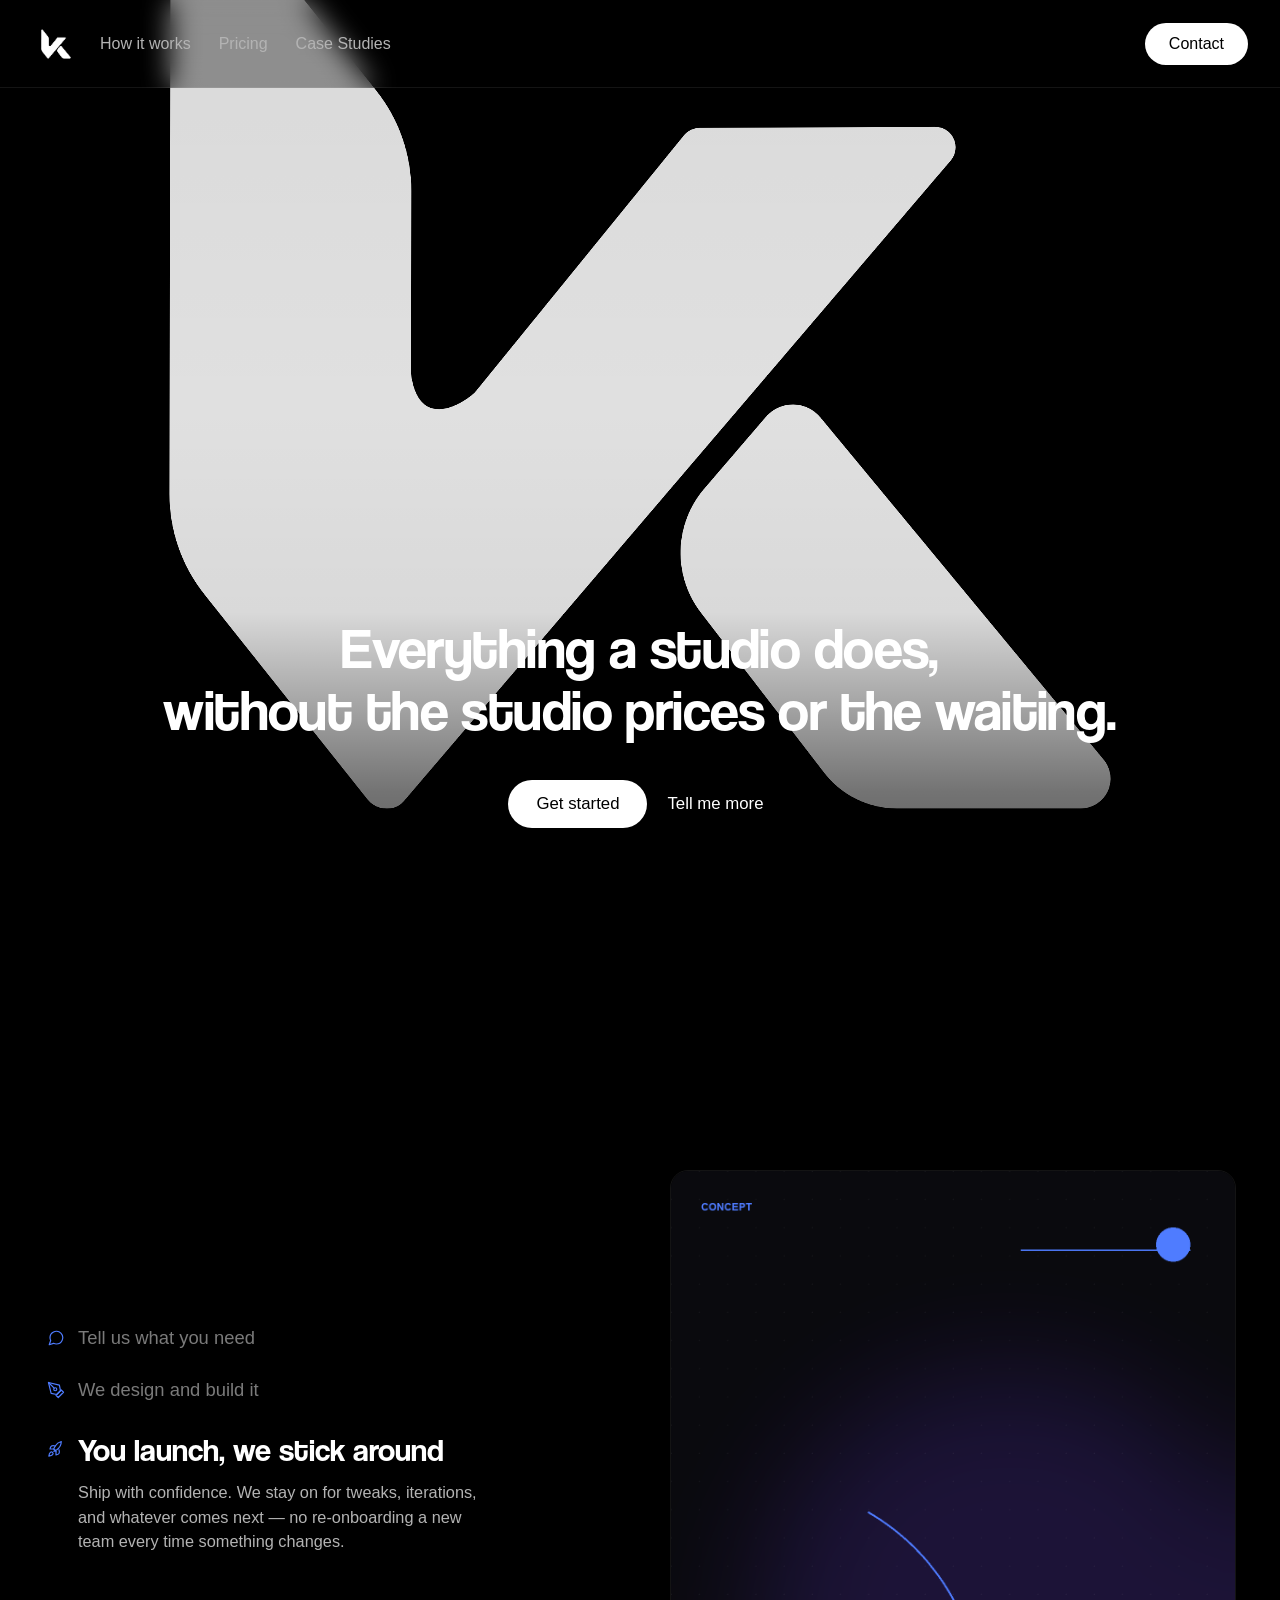
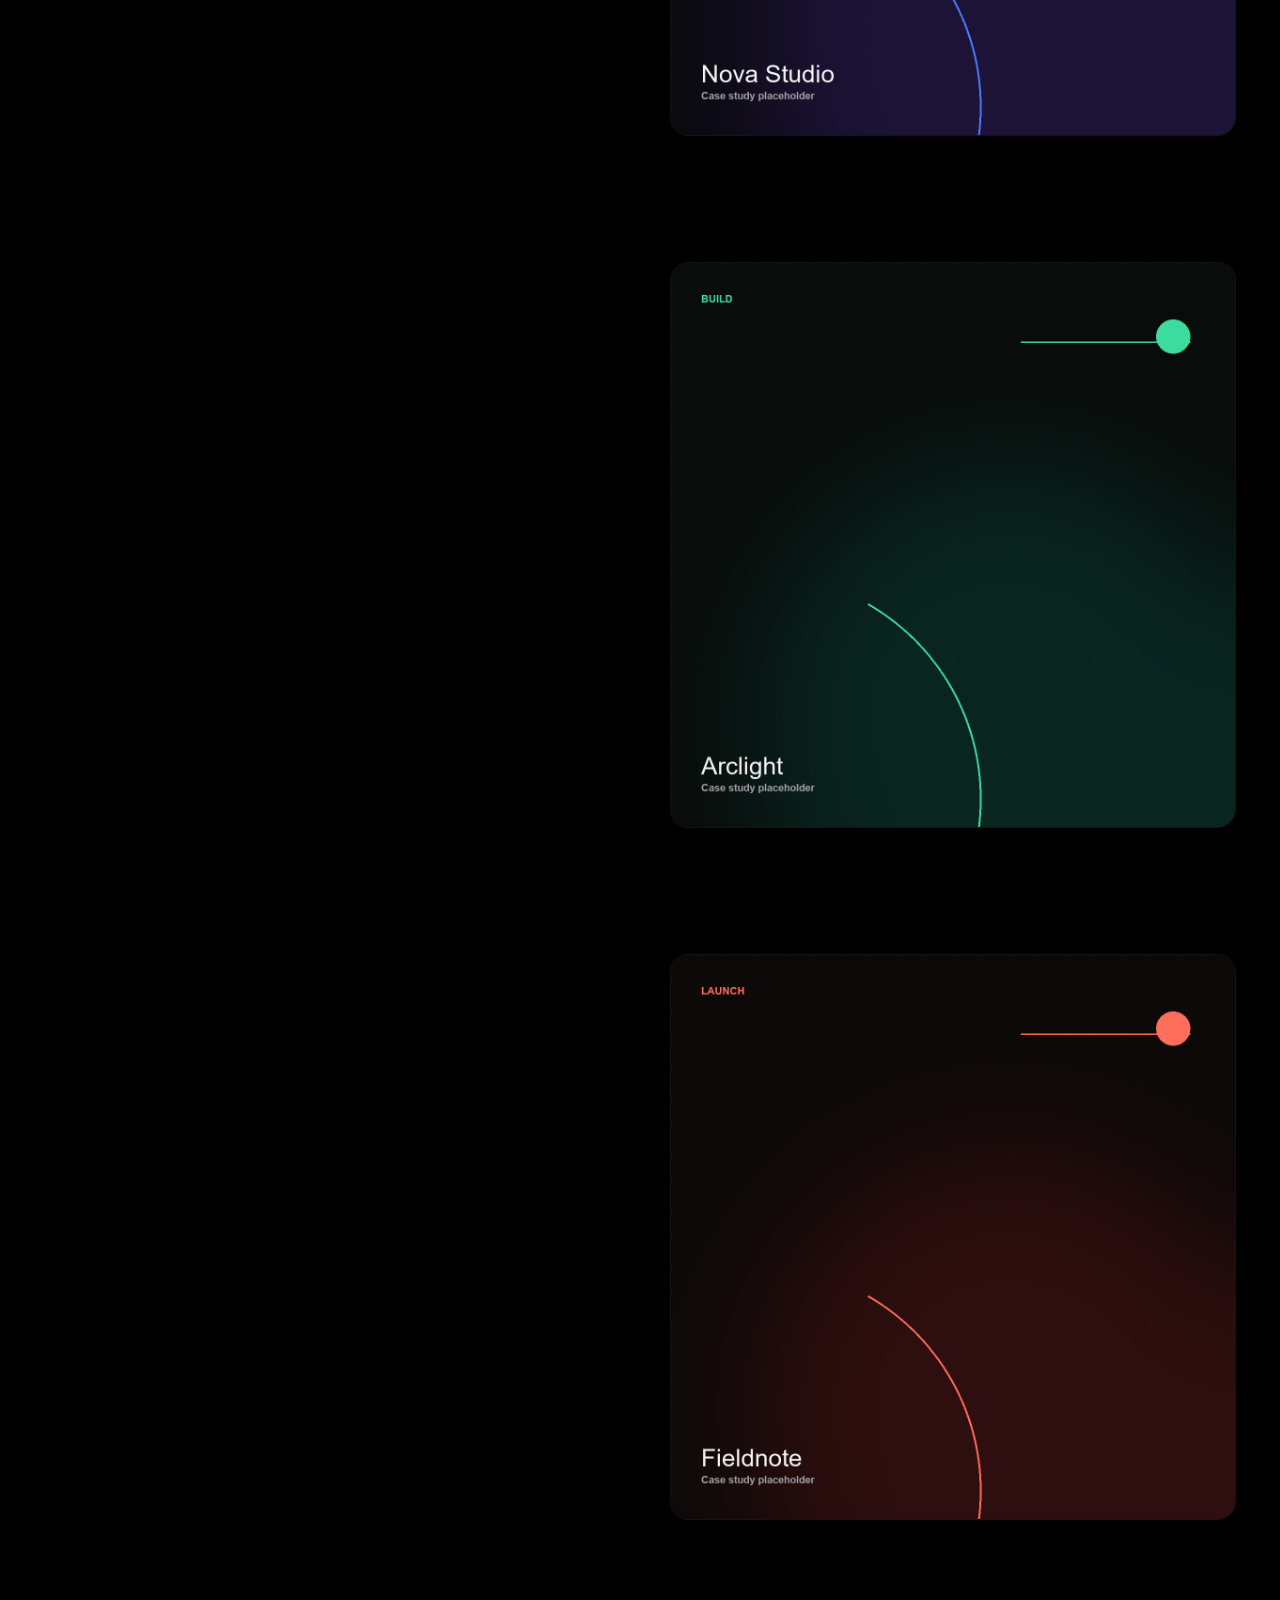
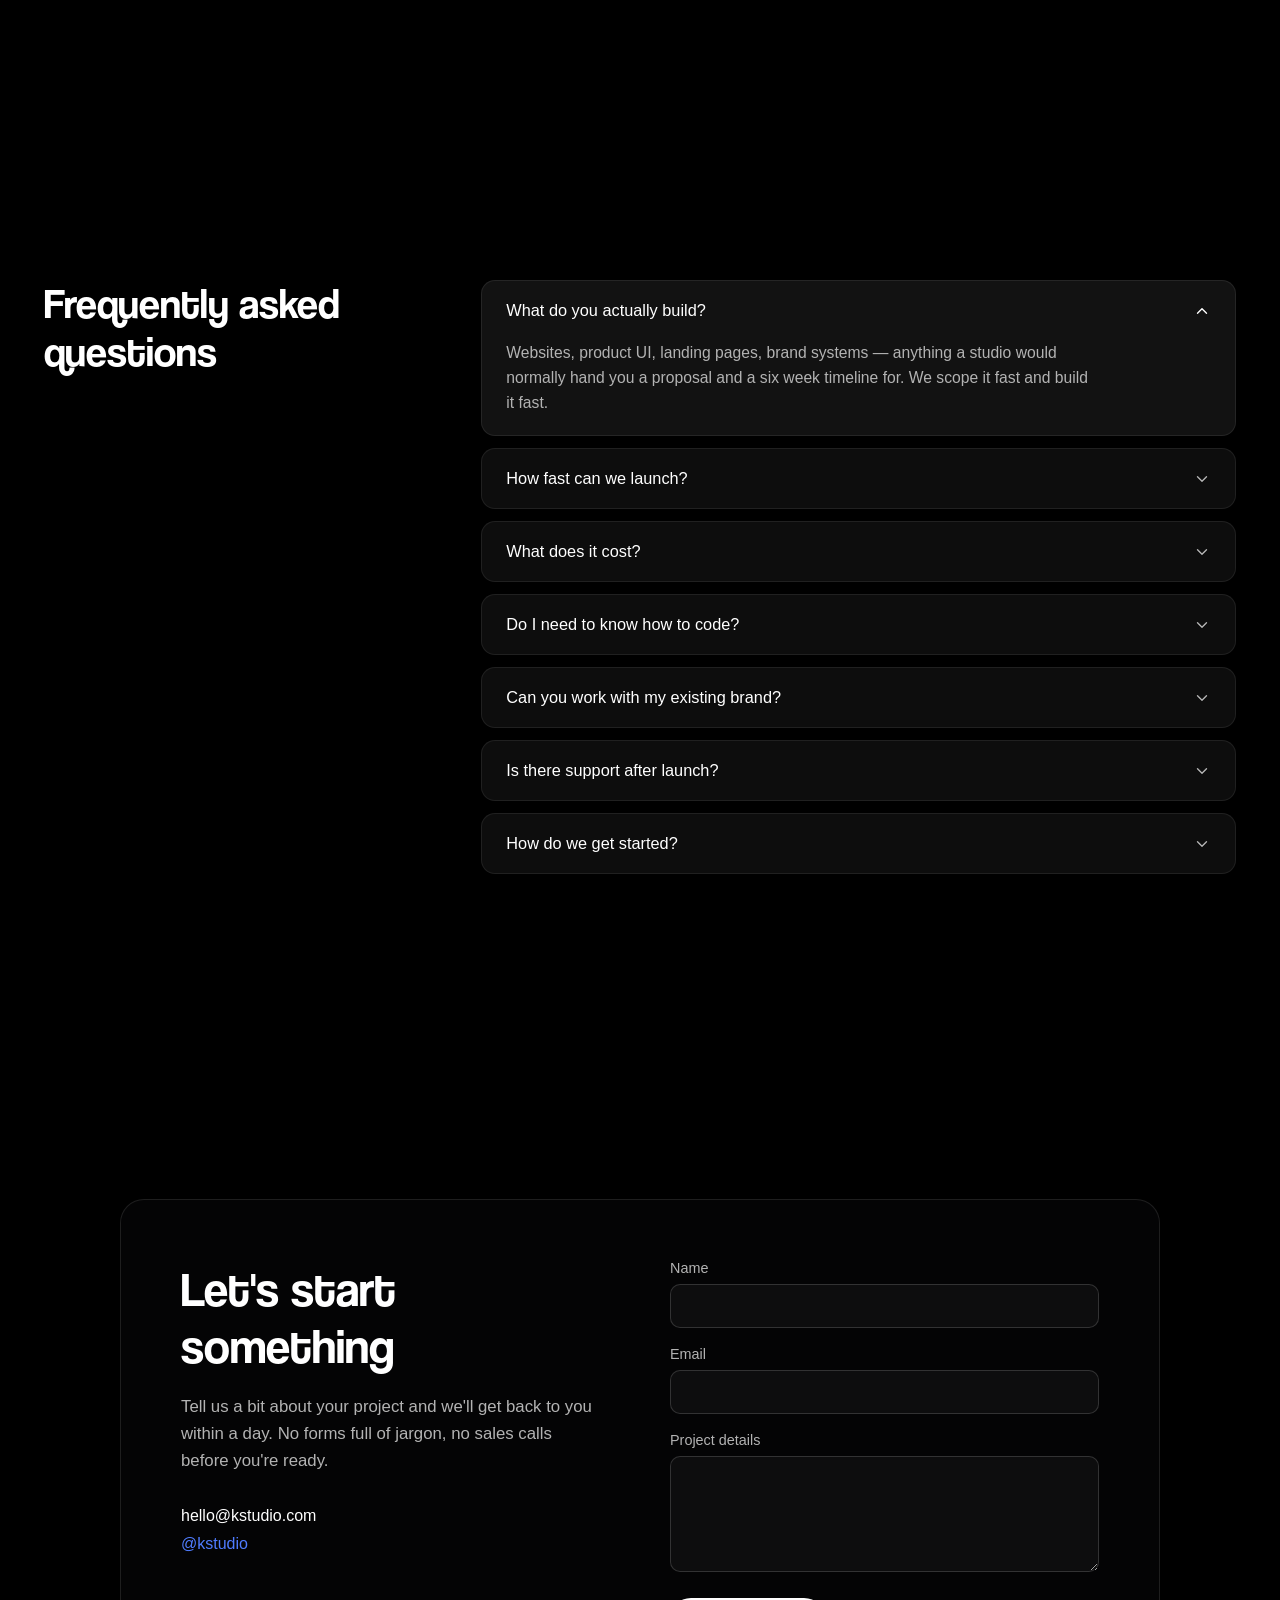
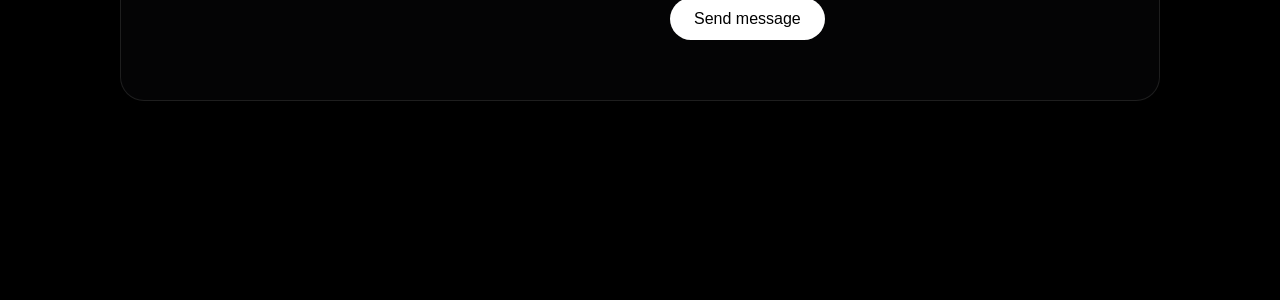
==== index.html @ 6ae5b77a "Fix particle video edge line, darken it, vary motion; resize/reposition hero rectangle Contact: remo" ====
<!DOCTYPE html>
<html lang="en">
<head>
  <meta charset="UTF-8" />
  <meta name="viewport" content="width=device-width, initial-scale=1.0" />
  <title>K — Everything a studio does, without the studio prices</title>
  <link rel="icon" type="image/jpeg" href="Assets/K Logo Black Background.jpg" />
  <link rel="stylesheet" href="style.css" />
</head>
<body>
  <header class="site-header">
    <div class="header-left">
      <a class="logo" href="index.html" aria-label="K home">
        <img src="Assets/K Logo White (Transparent, Generated).png" alt="K logo" />
      </a>

      <nav class="main-nav" aria-label="Primary">
        <ul>
          <li><a href="#how-it-works">How it works</a></li>
          <li><a href="#pricing">Pricing</a></li>
          <li><a href="#case-studies">Case Studies</a></li>
        </ul>
      </nav>
    </div>

    <a class="btn btn-pill" href="#contact">Contact</a>
  </header>

  <main>
    <section class="hero">
      <video
        class="hero-video"
        autoplay
        muted
        playsinline
        poster="Assets/K Logo Black Background.jpg"
      >
        <source src="Assets/NEW VIDEO (sparkle removed).mp4" type="video/mp4" />
      </video>

      <div class="hero-overlay" aria-hidden="true"></div>

      <div class="hero-screen-mockup" aria-hidden="true">
        <div class="mockup-frame">
          <img class="mockup-img" src="Assets/Work/placeholder-1.png" alt="" />
          <img class="mockup-img" src="Assets/Work/placeholder-2.png" alt="" />
          <img class="mockup-img" src="Assets/Work/placeholder-3.png" alt="" />
          <img class="mockup-img" src="Assets/Work/placeholder-4.png" alt="" />
          <img class="mockup-img" src="Assets/Work/placeholder-5.png" alt="" />
        </div>
      </div>

      <div class="hero-content">
        <h1>Everything a studio does,<br />without the studio prices or the waiting.</h1>
        <div class="hero-actions">
          <a class="btn btn-pill" href="#get-started">Get started</a>
          <a class="btn btn-text" href="#more">Tell me more</a>
        </div>
      </div>
    </section>

    <section class="sticky-scroll" id="how-it-works">
      <div class="sticky-scroll-inner">
        <div class="sticky-left">
          <div class="sticky-left-inner">
            <div class="scroll-block is-active" data-index="0">
              <div class="scroll-block-head">
                <span class="scroll-icon">
                  <svg viewBox="0 0 24 24" fill="none" stroke="currentColor" stroke-width="1.6" stroke-linecap="round" stroke-linejoin="round"><path d="M21 11.5a8.38 8.38 0 0 1-.9 3.8 8.5 8.5 0 0 1-7.6 4.7 8.38 8.38 0 0 1-3.8-.9L3 21l1.9-5.7a8.38 8.38 0 0 1-.9-3.8 8.5 8.5 0 0 1 4.7-7.6 8.38 8.38 0 0 1 3.8-.9h.5a8.48 8.48 0 0 1 8 8v.5z"/></svg>
                </span>
                <h3>Tell us what you need</h3>
              </div>
              <div class="scroll-block-desc">
                <p>
                  Describe the idea, drop in references, or point us at
                  something you already love. No lengthy briefs, no discovery
                  workshops — just tell us where you want to end up.
                </p>
              </div>
            </div>

            <div class="scroll-block" data-index="1">
              <div class="scroll-block-head">
                <span class="scroll-icon">
                  <svg viewBox="0 0 24 24" fill="none" stroke="currentColor" stroke-width="1.6" stroke-linecap="round" stroke-linejoin="round"><path d="m12 19 7-7 3 3-7 7-3-3z"/><path d="m18 13-1.5-7.5L2 2l3.5 14.5L13 18l5-5z"/><path d="m2 2 7.586 7.586"/><circle cx="11" cy="11" r="2"/></svg>
                </span>
                <h3>We design and build it</h3>
              </div>
              <div class="scroll-block-desc">
                <p>
                  A dedicated team turns it around fast, with the same craft
                  you'd expect from a studio — minus the overhead and the
                  weeks of waiting for a first look.
                </p>
              </div>
            </div>

            <div class="scroll-block" data-index="2">
              <div class="scroll-block-head">
                <span class="scroll-icon">
                  <svg viewBox="0 0 24 24" fill="none" stroke="currentColor" stroke-width="1.6" stroke-linecap="round" stroke-linejoin="round"><path d="M4.5 16.5c-1.5 1.26-2 5-2 5s3.74-.5 5-2c.71-.84.7-2.13-.09-2.91a2.18 2.18 0 0 0-2.91-.09z"/><path d="M12 15l-3-3a22 22 0 0 1 2-3.95A12.88 12.88 0 0 1 19 2c0 2.72-.78 7.5-6 11a22.35 22.35 0 0 1-4 2z"/><path d="M9 12H4s.55-3.03 2-4c1.62-1.08 5 0 5 0"/><path d="M12 15v5s3.03-.55 4-2c1.08-1.62 0-5 0-5"/></svg>
                </span>
                <h3>You launch, we stick around</h3>
              </div>
              <div class="scroll-block-desc">
                <p>
                  Ship with confidence. We stay on for tweaks, iterations,
                  and whatever comes next — no re-onboarding a new team
                  every time something changes.
                </p>
              </div>
            </div>
          </div>
        </div>

        <div class="sticky-right">
          <div class="scroll-image-wrap" data-index="0">
            <img
              class="sticky-image"
              src="Assets/Work/square-1.png"
              alt="Concept and direction preview"
            />
            <div class="scroll-image-caption">
              <h4>Tell us what you need</h4>
              <p>
                Describe the idea, drop in references, or point us at
                something you already love.
              </p>
            </div>
          </div>
          <div class="scroll-image-wrap" data-index="1">
            <img
              class="sticky-image"
              src="Assets/Work/square-2.png"
              alt="Design and build preview"
            />
            <div class="scroll-image-caption">
              <h4>We design and build it</h4>
              <p>
                A dedicated team turns it around fast, minus the studio
                overhead and the weeks of waiting.
              </p>
            </div>
          </div>
          <div class="scroll-image-wrap" data-index="2">
            <img
              class="sticky-image"
              src="Assets/Work/square-3.png"
              alt="Launch and support preview"
            />
            <div class="scroll-image-caption">
              <h4>You launch, we stick around</h4>
              <p>
                We stay on for tweaks and iterations — no re-onboarding a
                new team every time something changes.
              </p>
            </div>
          </div>
        </div>
      </div>
    </section>

    <section class="faq-section" id="faq">
      <div class="faq-inner">
        <div class="faq-heading">
          <h2>Frequently asked<br />questions</h2>
        </div>

        <div class="faq-list">
          <div class="faq-item is-open" data-index="0">
            <button class="faq-question" type="button">
              <span>What do you actually build?</span>
              <svg class="faq-chevron" viewBox="0 0 24 24" fill="none" stroke="currentColor" stroke-width="1.8" stroke-linecap="round" stroke-linejoin="round"><polyline points="6 9 12 15 18 9"/></svg>
            </button>
            <div class="faq-answer">
              <p>
                Websites, product UI, landing pages, brand systems — anything
                a studio would normally hand you a proposal and a six week
                timeline for. We scope it fast and build it fast.
              </p>
            </div>
          </div>

          <div class="faq-item" data-index="1">
            <button class="faq-question" type="button">
              <span>How fast can we launch?</span>
              <svg class="faq-chevron" viewBox="0 0 24 24" fill="none" stroke="currentColor" stroke-width="1.8" stroke-linecap="round" stroke-linejoin="round"><polyline points="6 9 12 15 18 9"/></svg>
            </button>
            <div class="faq-answer">
              <p>
                Most projects go from first message to a live first draft
                within days, not months. Exact timing depends on scope, but
                there's no multi-week discovery phase before anything gets
                built.
              </p>
            </div>
          </div>

          <div class="faq-item" data-index="2">
            <button class="faq-question" type="button">
              <span>What does it cost?</span>
              <svg class="faq-chevron" viewBox="0 0 24 24" fill="none" stroke="currentColor" stroke-width="1.8" stroke-linecap="round" stroke-linejoin="round"><polyline points="6 9 12 15 18 9"/></svg>
            </button>
            <div class="faq-answer">
              <p>
                A fraction of a traditional studio retainer. Pricing is
                scoped per project rather than billed by the hour, so you
                know the number before we start.
              </p>
            </div>
          </div>

          <div class="faq-item" data-index="3">
            <button class="faq-question" type="button">
              <span>Do I need to know how to code?</span>
              <svg class="faq-chevron" viewBox="0 0 24 24" fill="none" stroke="currentColor" stroke-width="1.8" stroke-linecap="round" stroke-linejoin="round"><polyline points="6 9 12 15 18 9"/></svg>
            </button>
            <div class="faq-answer">
              <p>
                No. Describe what you want in plain language, drop in
                references or existing assets, and we handle everything from
                design through to a shipped build.
              </p>
            </div>
          </div>

          <div class="faq-item" data-index="4">
            <button class="faq-question" type="button">
              <span>Can you work with my existing brand?</span>
              <svg class="faq-chevron" viewBox="0 0 24 24" fill="none" stroke="currentColor" stroke-width="1.8" stroke-linecap="round" stroke-linejoin="round"><polyline points="6 9 12 15 18 9"/></svg>
            </button>
            <div class="faq-answer">
              <p>
                Yes — send over your logo, colours, fonts, and any existing
                pages, and we'll build within that system rather than
                starting from scratch.
              </p>
            </div>
          </div>

          <div class="faq-item" data-index="5">
            <button class="faq-question" type="button">
              <span>Is there support after launch?</span>
              <svg class="faq-chevron" viewBox="0 0 24 24" fill="none" stroke="currentColor" stroke-width="1.8" stroke-linecap="round" stroke-linejoin="round"><polyline points="6 9 12 15 18 9"/></svg>
            </button>
            <div class="faq-answer">
              <p>
                We stay on after launch for tweaks, iterations, and whatever
                comes next — you're not re-onboarding a new team every time
                something needs to change.
              </p>
            </div>
          </div>

          <div class="faq-item" data-index="6">
            <button class="faq-question" type="button">
              <span>How do we get started?</span>
              <svg class="faq-chevron" viewBox="0 0 24 24" fill="none" stroke="currentColor" stroke-width="1.8" stroke-linecap="round" stroke-linejoin="round"><polyline points="6 9 12 15 18 9"/></svg>
            </button>
            <div class="faq-answer">
              <p>
                Hit contact and tell us a bit about the project. We'll reply
                within a day with next steps.
              </p>
            </div>
          </div>
        </div>
      </div>
    </section>

    <section class="contact-section" id="contact">
      <video class="contact-video" autoplay loop muted playsinline>
        <source src="Assets/Particles.mp4" type="video/mp4" />
      </video>
      <div class="contact-overlay" aria-hidden="true"></div>

      <div class="contact-inner">
        <div class="contact-info">
          <h2>Let's start something</h2>
          <p>
            Tell us a bit about your project and we'll get back to you within
            a day. No forms full of jargon, no sales calls before you're ready.
          </p>
          <div class="contact-detail">hello@kstudio.com</div>
          <div class="contact-detail">
            <a href="#">@kstudio</a>
          </div>
        </div>

        <form class="contact-form" id="contact-form">
          <div class="form-field">
            <label for="name">Name</label>
            <input type="text" id="name" name="name" required />
          </div>
          <div class="form-field">
            <label for="email">Email</label>
            <input type="email" id="email" name="email" required />
          </div>
          <div class="form-field">
            <label for="message">Project details</label>
            <textarea id="message" name="message" rows="5" required></textarea>
          </div>
          <button type="submit" class="btn btn-pill">Send message</button>
        </form>
      </div>
    </section>
  </main>

  <script>
    (function () {
      var blocks = Array.from(document.querySelectorAll(".scroll-block"));
      var imageWraps = Array.from(document.querySelectorAll(".scroll-image-wrap"));
      if (blocks.length && imageWraps.length) {
        var observer = new IntersectionObserver(
          function (entries) {
            entries.forEach(function (entry) {
              if (entry.isIntersecting) {
                var index = entry.target.getAttribute("data-index");
                blocks.forEach(function (b) {
                  b.classList.toggle("is-active", b.getAttribute("data-index") === index);
                });
                imageWraps.forEach(function (w) {
                  w.classList.toggle("is-active", w === entry.target);
                });
              }
            });
          },
          { rootMargin: "-45% 0px -45% 0px", threshold: 0 }
        );

        imageWraps.forEach(function (w) {
          observer.observe(w);
        });
      }
    })();

    (function () {
      var v = document.querySelector(".contact-video");
      if (!v) return;
      v.playbackRate = 0.75;
      v.addEventListener("loadedmetadata", function () {
        if (v.duration && isFinite(v.duration)) {
          v.currentTime = Math.random() * v.duration;
        }
      });
    })();

    (function () {
      var form = document.getElementById("contact-form");
      if (!form) return;
      form.addEventListener("submit", function (e) {
        e.preventDefault();
        var wrapper = form.parentNode;
        var success = document.createElement("div");
        success.className = "contact-success";
        success.innerHTML = "Thanks — we'll be in touch <span>soon</span>.";
        wrapper.replaceChild(success, form);
      });
    })();

    (function () {
      var items = Array.from(document.querySelectorAll(".faq-item"));
      if (!items.length) return;

      items.forEach(function (item) {
        var question = item.querySelector(".faq-question");
        question.addEventListener("click", function () {
          var wasOpen = item.classList.contains("is-open");
          items.forEach(function (i) {
            i.classList.remove("is-open");
          });
          if (!wasOpen) {
            item.classList.add("is-open");
          }
        });
      });
    })();

    (function () {
      var video = document.querySelector(".hero-video");
      var mockup = document.querySelector(".hero-screen-mockup");
      var imgs = mockup ? Array.from(mockup.querySelectorAll(".mockup-img")) : [];
      if (!video || !mockup || !imgs.length) return;

      var SCREEN_START = 5.0;
      var MELT_IN_MS = 1200;
      var MORPH_HOLD_MS = 550;
      var ITEM_MS = 1500;
      var MELT_OUT_MS = 700;
      var running = false;

      function runShuffle() {
        running = true;
        imgs.forEach(function (im) {
          im.classList.remove("is-active");
        });
        video.classList.add("is-melting-out");

        setTimeout(function () {
          video.pause();
        }, 500);

        mockup.classList.add("is-melting-in");

        setTimeout(function () {
          var idx = 0;
          imgs.forEach(function (im, i) {
            im.classList.toggle("is-active", i === 0);
          });

          var interval = setInterval(function () {
            idx++;
            if (idx >= imgs.length) {
              clearInterval(interval);
              setTimeout(finishShuffle, ITEM_MS);
              return;
            }
            imgs.forEach(function (im, i) {
              im.classList.toggle("is-active", i === idx);
            });
          }, ITEM_MS);
        }, MELT_IN_MS + MORPH_HOLD_MS);
      }

      function finishShuffle() {
        imgs.forEach(function (im) {
          im.classList.remove("is-active");
        });

        setTimeout(function () {
          mockup.classList.add("is-melting-out");
          mockup.classList.remove("is-melting-in");

          setTimeout(function () {
            mockup.classList.remove("is-melting-out");
            video.classList.remove("is-melting-out", "is-hidden");
            video.currentTime = 0;
            video.play();
            setTimeout(function () {
              running = false;
            }, 400);
          }, MELT_OUT_MS);
        }, MORPH_HOLD_MS);
      }

      video.addEventListener("timeupdate", function () {
        if (!running && video.currentTime >= SCREEN_START) {
          runShuffle();
        }
      });
    })();
  </script>
</body>
</html>
---- style.css ----
@font-face {
  font-family: "Coolvetica";
  src: url("Assets/Font/coolvetica/Coolvetica Rg.otf") format("opentype");
  font-weight: 400;
  font-style: normal;
}

@font-face {
  font-family: "Coolvetica Condensed";
  src: url("Assets/Font/coolvetica/Coolvetica Rg Cond.otf") format("opentype");
  font-weight: 400;
  font-style: normal;
}

@font-face {
  font-family: "Coolvetica Heavy Compressed";
  src: url("Assets/Font/coolvetica/Coolvetica Hv Comp.otf") format("opentype");
  font-weight: 700;
  font-style: normal;
}

:root {
  --color-black: #000000;
  --color-near-black: #0a0a0a;
  --color-white: #ffffff;
  --color-gray: #b3b3b3;
  --color-gray-dim: #7a7a7a;
  --color-accent: #4f7cff;

  --font-display: "Coolvetica", "Coolvetica Condensed", sans-serif;
  --font-body: "Coolvetica Condensed", "Coolvetica", sans-serif;

  --header-height: 88px;
}

* {
  margin: 0;
  padding: 0;
  box-sizing: border-box;
}

html,
body {
  background: var(--color-black);
  color: var(--color-white);
  font-family: var(--font-body);
  min-height: 100%;
}

img {
  max-width: 100%;
  display: block;
}

a {
  color: inherit;
  text-decoration: none;
}

ul {
  list-style: none;
}

/* Header */

.site-header {
  position: fixed;
  top: 0;
  left: 0;
  right: 0;
  height: var(--header-height);
  display: flex;
  align-items: center;
  justify-content: space-between;
  gap: 24px;
  padding: 0 32px;
  background: rgba(0, 0, 0, 0.35);
  backdrop-filter: blur(14px) saturate(140%);
  -webkit-backdrop-filter: blur(14px) saturate(140%);
  border-bottom: 1px solid rgba(255, 255, 255, 0.08);
  z-index: 100;
}

.header-left {
  display: flex;
  align-items: center;
  gap: 20px;
}

.logo img {
  height: 48px;
  width: auto;
}

.main-nav ul {
  display: flex;
  gap: 28px;
}

.main-nav a {
  font-family: Arial, Helvetica, sans-serif;
  font-size: 1rem;
  color: var(--color-gray);
  transition: color 0.2s ease;
}

.main-nav a:hover,
.main-nav a:focus-visible {
  color: var(--color-white);
}

.btn {
  display: inline-flex;
  align-items: center;
  justify-content: center;
  white-space: nowrap;
}

.btn-pill {
  background: var(--color-white);
  color: var(--color-black);
  padding: 12px 24px;
  border-radius: 999px;
  font-family: Arial, Helvetica, sans-serif;
  font-size: 1rem;
  transition: opacity 0.2s ease, transform 0.2s ease;
}

.btn-pill:hover,
.btn-pill:focus-visible {
  opacity: 0.85;
}

.btn-text {
  padding: 12px 8px;
  font-family: Arial, Helvetica, sans-serif;
  font-size: 1rem;
  color: var(--color-white);
  transition: opacity 0.2s ease;
}

.btn-text:hover,
.btn-text:focus-visible {
  opacity: 0.7;
}

/* Hero */

.hero {
  position: relative;
  min-height: 100vh;
  display: flex;
  align-items: flex-end;
  justify-content: center;
  overflow: hidden;
  isolation: isolate;
  padding-bottom: 8vh;
}

.hero-video {
  position: absolute;
  inset: 0;
  width: 100%;
  height: 100%;
  object-fit: cover;
  z-index: -2;
  filter: contrast(1.35) saturate(1.35) brightness(1.02);
  transition: opacity 0.6s cubic-bezier(0.65, 0, 0.35, 1),
    transform 0.6s cubic-bezier(0.65, 0, 0.35, 1);
  transform: scale(1.2) translateY(-10%);
  transform-origin: center center;
}

.hero-video.is-hidden {
  opacity: 0;
  transform: scale(1.04) translateY(-10%);
}

.hero-video.is-melting-out {
  animation: video-melt-out 0.9s cubic-bezier(0.65, 0, 0.35, 1) forwards;
}

@keyframes video-melt-out {
  0% {
    opacity: 1;
    filter: contrast(1.35) saturate(1.35) brightness(1.02) blur(0px);
    transform: scale(1.2) translateY(-10%);
  }
  100% {
    opacity: 0;
    filter: contrast(1.35) saturate(1.35) brightness(1.02) blur(16px);
    transform: scale(1.1) translateY(2%);
  }
}

.hero-screen-mockup {
  position: absolute;
  top: 39%;
  left: 50%;
  width: min(46vw, 620px);
  aspect-ratio: 3 / 2;
  z-index: 1;
  pointer-events: none;
  opacity: 0;
  clip-path: ellipse(14% 6% at 50% 100%);
  filter: blur(22px) contrast(32);
  transform: translate(-50%, -36%) scaleY(0.3);
  transform-origin: 50% 100%;
}

@keyframes melt-in {
  0% {
    opacity: 0;
    clip-path: ellipse(14% 6% at 50% 100%);
    filter: blur(22px) contrast(32);
    transform: translate(-50%, -36%) scaleY(0.3);
  }
  20% {
    opacity: 1;
    clip-path: ellipse(30% 20% at 50% 94%);
    filter: blur(18px) contrast(28);
    transform: translate(-50%, -40%) scaleY(0.5);
  }
  45% {
    clip-path: ellipse(55% 42% at 50% 84%);
    filter: blur(12px) contrast(22);
    transform: translate(-50%, -46%) scaleY(0.78);
  }
  70% {
    clip-path: inset(8% 6% 3% 6% round 26px);
    filter: blur(5px) contrast(12);
    transform: translate(-50%, -50%) scaleY(1.03);
  }
  88% {
    clip-path: inset(-1% -1% -1% -1% round 15px);
    filter: blur(1px) contrast(3);
    transform: translate(-50%, -50%) scaleY(0.995);
  }
  100% {
    opacity: 1;
    clip-path: inset(0 round 14px);
    filter: blur(0) contrast(1);
    transform: translate(-50%, -50%) scaleY(1);
  }
}

.hero-screen-mockup.is-melting-in {
  animation: melt-in 1.2s cubic-bezier(0.65, 0, 0.35, 1) forwards;
}

@keyframes melt-out {
  0% {
    opacity: 1;
    clip-path: inset(0 round 14px);
    filter: blur(0) contrast(1);
    transform: translate(-50%, -50%) scaleY(1);
  }
  30% {
    clip-path: inset(6% 5% 2% 5% round 24px);
    filter: blur(4px) contrast(10);
    transform: translate(-50%, -50%) scaleY(1.02);
  }
  60% {
    opacity: 1;
    clip-path: ellipse(45% 34% at 50% 86%);
    filter: blur(12px) contrast(20);
    transform: translate(-50%, -44%) scaleY(0.7);
  }
  100% {
    opacity: 0;
    clip-path: ellipse(14% 6% at 50% 100%);
    filter: blur(20px) contrast(30);
    transform: translate(-50%, -36%) scaleY(0.3);
  }
}

.hero-screen-mockup.is-melting-out {
  animation: melt-out 0.7s cubic-bezier(0.65, 0, 0.35, 1) forwards;
}

.mockup-frame {
  position: relative;
  width: 100%;
  height: 100%;
  border-radius: 14px;
  overflow: hidden;
  background: #f4f4f4;
  border: 1px solid rgba(255, 255, 255, 0.1);
  box-shadow: 0 40px 90px rgba(0, 0, 0, 0.65);
}

.mockup-img {
  position: absolute;
  inset: 0;
  width: 100%;
  height: 100%;
  object-fit: cover;
  opacity: 0;
  transition: opacity 0.45s ease;
}

.mockup-img.is-active {
  opacity: 1;
}

.hero-overlay {
  position: absolute;
  inset: 0;
  background: linear-gradient(
    to bottom,
    rgba(0, 0, 0, 0.15) 0%,
    rgba(0, 0, 0, 0.12) 45%,
    rgba(0, 0, 0, 0.15) 68%,
    rgba(0, 0, 0, 0.55) 88%,
    rgba(0, 0, 0, 0.68) 100%
  );
  z-index: -1;
}

.hero-content {
  position: relative;
  z-index: 2;
  max-width: 1240px;
  padding: 0 24px;
  text-align: center;
  display: flex;
  flex-direction: column;
  align-items: center;
  gap: 40px;
}

.hero-content h1 {
  font-family: var(--font-display);
  font-weight: 400;
  font-size: clamp(1.8rem, 5vw, 3.6rem);
  line-height: 1.08;
  letter-spacing: -0.01em;
  text-transform: none;
}

.hero-actions {
  display: flex;
  align-items: center;
  gap: 12px;
  flex-wrap: wrap;
  justify-content: center;
}

.hero-actions .btn-pill {
  font-size: 1.05rem;
  padding: 14px 28px;
}

.hero-actions .btn-text {
  font-size: 1.05rem;
}

/* Sticky scroll reveal */

.sticky-scroll {
  position: relative;
  background: var(--color-black);
  padding: 10vh 0;
}

.sticky-scroll-inner {
  display: grid;
  grid-template-columns: 1fr 1fr;
  gap: 60px;
  max-width: 1240px;
  margin: 0 auto;
  padding: 0 24px;
  align-items: start;
}

.sticky-left {
  position: sticky;
  top: 0;
  height: 100vh;
  display: flex;
  align-items: center;
}

.sticky-left-inner {
  display: flex;
  flex-direction: column;
  gap: 28px;
}

.scroll-block {
  display: flex;
  flex-direction: column;
}

.scroll-block-head {
  display: flex;
  align-items: center;
  gap: 10px;
}

.scroll-icon {
  display: inline-flex;
  align-items: center;
  justify-content: center;
  flex-shrink: 0;
  width: 24px;
  height: 24px;
  color: var(--color-accent);
  opacity: 0;
  transform: translateX(-6px);
  transition: opacity 0.35s ease, transform 0.35s ease;
}

.scroll-icon svg {
  width: 18px;
  height: 18px;
}

.scroll-block.is-active .scroll-icon {
  opacity: 1;
  transform: none;
}

.scroll-block h3 {
  font-family: Arial, Helvetica, sans-serif;
  font-weight: 400;
  font-size: 1.15rem;
  color: var(--color-gray-dim);
  letter-spacing: 0;
  transition: color 0.35s ease, font-size 0.35s ease;
}

.scroll-block.is-active h3 {
  font-family: var(--font-display);
  color: var(--color-white);
  font-size: clamp(1.5rem, 2.6vw, 2rem);
}

.scroll-block-desc {
  display: grid;
  grid-template-rows: 0fr;
  padding-left: 34px;
  transition: grid-template-rows 0.45s cubic-bezier(0.16, 1, 0.3, 1);
}

.scroll-block-desc p {
  overflow: hidden;
  min-height: 0;
  font-family: Arial, Helvetica, sans-serif;
  color: var(--color-gray);
  font-size: 1.02rem;
  line-height: 1.5;
  max-width: 400px;
  opacity: 0;
  transform: translateY(-6px);
  transition: opacity 0.4s ease 0.05s, transform 0.4s cubic-bezier(0.16, 1, 0.3, 1) 0.05s;
}

.scroll-block.is-active .scroll-block-desc {
  grid-template-rows: 1fr;
  margin-top: 12px;
}

.scroll-block.is-active .scroll-block-desc p {
  opacity: 1;
  transform: none;
}

.sticky-right {
  display: flex;
  flex-direction: column;
  gap: 14vh;
  padding: 20vh 0;
}

.scroll-image-wrap {
  position: relative;
  width: 100%;
  aspect-ratio: 1 / 1;
  opacity: 0.35;
  transform: scale(0.96);
  transition: opacity 0.5s ease, transform 0.5s ease;
}

.scroll-image-wrap.is-active {
  opacity: 1;
  transform: scale(1);
}

.sticky-image {
  width: 100%;
  height: 100%;
  object-fit: cover;
  border-radius: 18px;
  border: 1px solid rgba(255, 255, 255, 0.08);
}

.scroll-image-caption {
  display: none;
}

/* FAQ */

.faq-section {
  padding: 10vh 0 14vh;
}

.faq-inner {
  display: grid;
  grid-template-columns: 1fr 2fr;
  gap: 60px;
  max-width: 1240px;
  margin: 0 auto;
  padding: 0 24px;
  align-items: start;
}

.faq-heading h2 {
  font-family: var(--font-display);
  font-weight: 400;
  font-size: clamp(2rem, 4vw, 2.6rem);
  line-height: 1.15;
}

.faq-list {
  display: flex;
  flex-direction: column;
  gap: 12px;
}

.faq-item {
  background: rgba(255, 255, 255, 0.05);
  border: 1px solid rgba(255, 255, 255, 0.08);
  border-radius: 14px;
  overflow: hidden;
  transition: background 0.3s ease;
}

.faq-item.is-open {
  background: rgba(255, 255, 255, 0.07);
}

.faq-question {
  width: 100%;
  display: flex;
  align-items: center;
  justify-content: space-between;
  gap: 16px;
  padding: 20px 24px;
  background: none;
  border: none;
  cursor: pointer;
  text-align: left;
  font-family: Arial, Helvetica, sans-serif;
  font-size: 1.02rem;
  color: var(--color-white);
}

.faq-chevron {
  flex-shrink: 0;
  width: 18px;
  height: 18px;
  color: var(--color-gray);
  transition: transform 0.3s ease;
}

.faq-item.is-open .faq-chevron {
  transform: rotate(180deg);
  color: var(--color-white);
}

.faq-answer {
  display: grid;
  grid-template-rows: 0fr;
  transition: grid-template-rows 0.4s cubic-bezier(0.16, 1, 0.3, 1);
}

.faq-answer p {
  overflow: hidden;
  min-height: 0;
  padding: 0 24px;
  font-family: Arial, Helvetica, sans-serif;
  color: var(--color-gray);
  font-size: 0.98rem;
  line-height: 1.6;
  max-width: 640px;
  transition: padding 0.4s cubic-bezier(0.16, 1, 0.3, 1);
}

.faq-item.is-open .faq-answer {
  grid-template-rows: 1fr;
}

.faq-item.is-open .faq-answer p {
  padding-bottom: 20px;
}

/* Contact */

.contact-section {
  position: relative;
  isolation: isolate;
  min-height: 100vh;
  display: flex;
  align-items: center;
  justify-content: center;
  overflow: hidden;
  padding: 12vh 24px;
  background: var(--color-black);
}

.contact-video {
  position: absolute;
  top: -5%;
  left: -5%;
  width: 110%;
  height: 110%;
  object-fit: cover;
  z-index: -2;
  filter: brightness(1.15) contrast(1.15);
  animation: particle-drift 40s ease-in-out infinite alternate;
}

@keyframes particle-drift {
  0% {
    transform: scale(1) translate(0, 0);
  }
  50% {
    transform: scale(1.06) translate(-1.5%, 1%);
  }
  100% {
    transform: scale(1.1) translate(1.5%, -1.5%);
  }
}

.contact-overlay {
  position: absolute;
  inset: 0;
  background: rgba(0, 0, 0, 0.4);
  z-index: -1;
}

.contact-inner {
  position: relative;
  display: grid;
  grid-template-columns: 1fr 1fr;
  gap: 60px;
  width: 100%;
  max-width: 1040px;
  align-items: start;
  background: rgba(8, 8, 10, 0.55);
  backdrop-filter: blur(24px) saturate(140%);
  -webkit-backdrop-filter: blur(24px) saturate(140%);
  border: 1px solid rgba(255, 255, 255, 0.1);
  border-radius: 24px;
  padding: 60px;
  box-shadow: 0 40px 100px rgba(0, 0, 0, 0.5);
}

.contact-info h2 {
  font-family: var(--font-display);
  font-weight: 400;
  font-size: clamp(2rem, 4vw, 3rem);
  margin-bottom: 20px;
}

.contact-info p {
  font-family: Arial, Helvetica, sans-serif;
  color: var(--color-gray);
  font-size: 1.05rem;
  line-height: 1.6;
  max-width: 420px;
  margin-bottom: 32px;
}

.contact-detail {
  font-family: Arial, Helvetica, sans-serif;
  color: var(--color-white);
  font-size: 1rem;
  margin-bottom: 10px;
}

.contact-detail a {
  color: var(--color-accent);
}

.contact-form {
  display: flex;
  flex-direction: column;
  gap: 18px;
}

.form-field {
  display: flex;
  flex-direction: column;
  gap: 8px;
}

.form-field label {
  font-family: Arial, Helvetica, sans-serif;
  font-size: 0.9rem;
  color: var(--color-gray);
}

.form-field input,
.form-field textarea {
  font-family: Arial, Helvetica, sans-serif;
  font-size: 1rem;
  color: var(--color-white);
  background: rgba(255, 255, 255, 0.04);
  border: 1px solid rgba(255, 255, 255, 0.15);
  border-radius: 10px;
  padding: 12px 14px;
  resize: vertical;
  transition: border-color 0.2s ease, background 0.2s ease;
}

.form-field input:focus,
.form-field textarea:focus {
  outline: none;
  border-color: var(--color-accent);
  background: rgba(255, 255, 255, 0.06);
}

.contact-form .btn-pill {
  align-self: flex-start;
  margin-top: 8px;
  border: none;
  cursor: pointer;
}

.contact-success {
  font-family: Arial, Helvetica, sans-serif;
  font-size: 1.1rem;
  color: var(--color-white);
  padding: 40px;
  text-align: center;
  border: 1px solid rgba(255, 255, 255, 0.12);
  border-radius: 14px;
  background: rgba(255, 255, 255, 0.03);
}

.contact-success span {
  color: var(--color-accent);
}

/* Responsive */

@media (max-width: 720px) {
  .site-header {
    padding: 0 20px;
  }

  .main-nav {
    display: none;
  }

  .hero-content {
    gap: 28px;
  }

  .hero {
    padding-bottom: 10vh;
  }

  .sticky-scroll-inner {
    grid-template-columns: 1fr;
    gap: 32px;
  }

  .contact-inner {
    grid-template-columns: 1fr;
    gap: 32px;
    padding: 32px 24px;
  }

  .faq-inner {
    grid-template-columns: 1fr;
    gap: 24px;
  }

  .sticky-left {
    display: none;
  }

  .sticky-right {
    gap: 6vh;
    padding: 0;
  }

  .scroll-image-wrap {
    opacity: 1;
    transform: none;
  }

  .scroll-image-caption {
    display: block;
    position: absolute;
    left: 0;
    right: 0;
    bottom: 0;
    padding: 60px 20px 22px;
    background: linear-gradient(to top, rgba(0, 0, 0, 0.85) 0%, rgba(0, 0, 0, 0) 100%);
    border-radius: 0 0 18px 18px;
  }

  .scroll-image-caption h4 {
    font-family: var(--font-display);
    font-weight: 400;
    color: var(--color-white);
    font-size: 1.3rem;
    margin-bottom: 6px;
  }

  .scroll-image-caption p {
    font-family: Arial, Helvetica, sans-serif;
    color: var(--color-gray);
    font-size: 0.92rem;
    line-height: 1.4;
  }
}

@media (max-width: 480px) {
  .btn-pill {
    padding: 10px 20px;
    font-size: 0.9rem;
  }

  .logo img {
    height: 26px;
  }
}
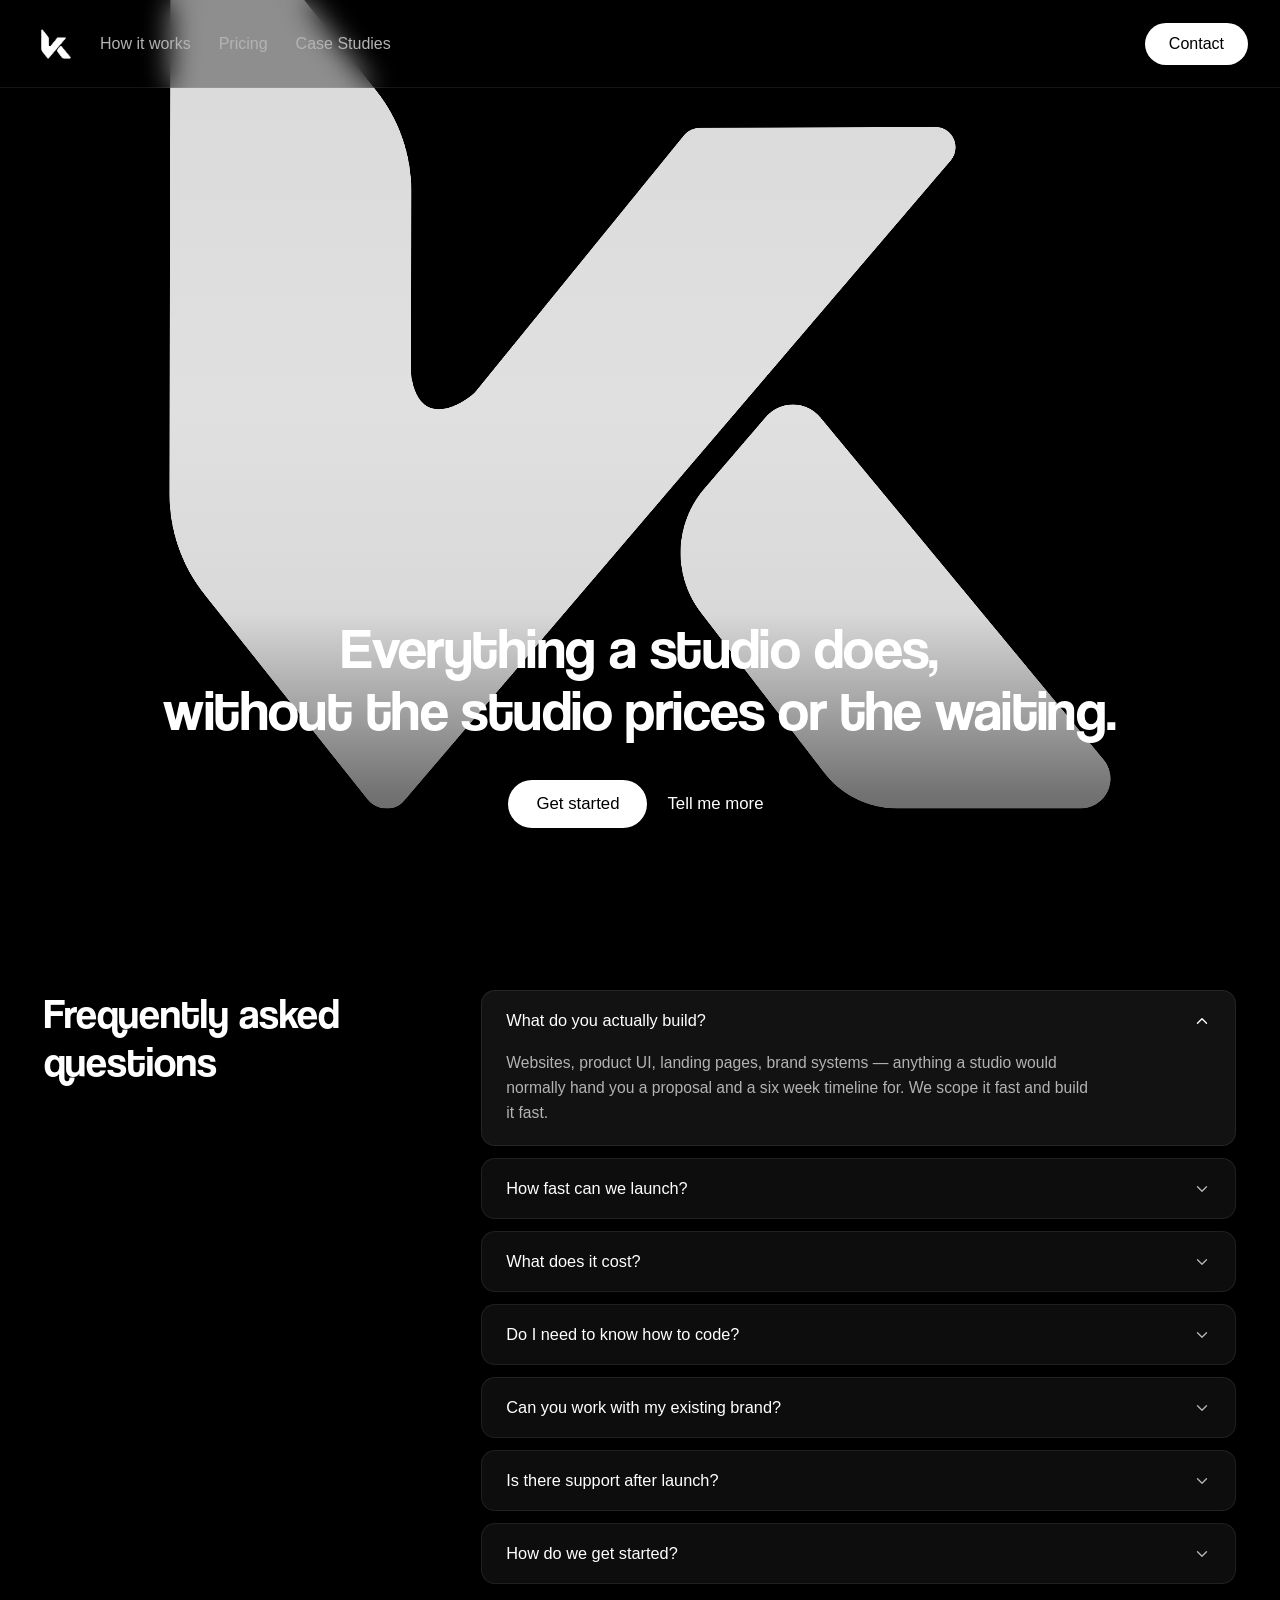
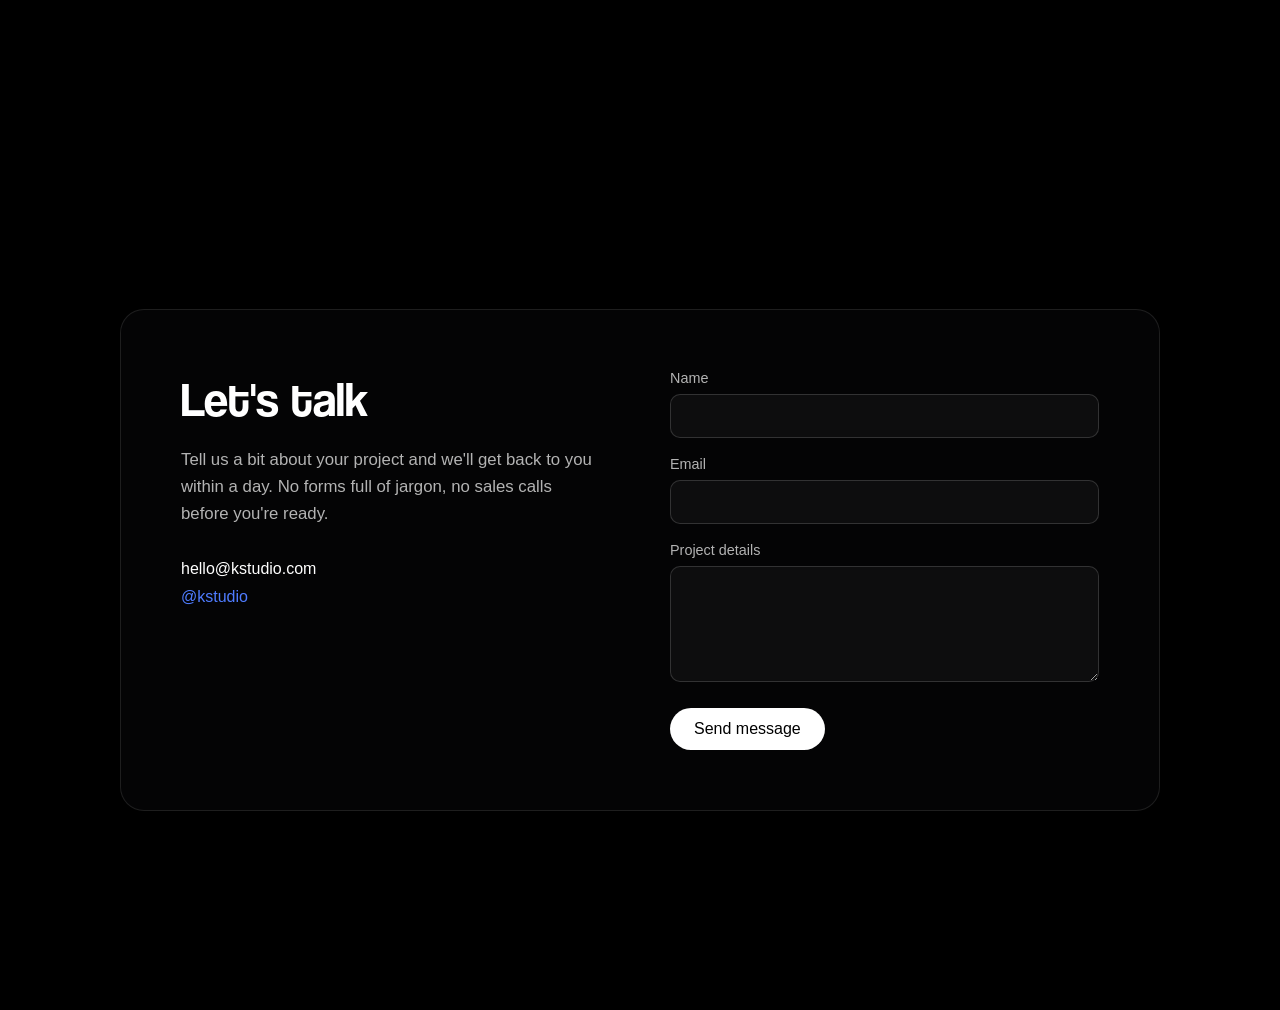
==== commit bbf4ce7d: "Add How it works, Pricing, and Case Studies pages; rename contact heading - How it works is now its " ====
--- a/index.html
+++ b/index.html
@@ -16,9 +16,9 @@
 
       <nav class="main-nav" aria-label="Primary">
         <ul>
-          <li><a href="#how-it-works">How it works</a></li>
-          <li><a href="#pricing">Pricing</a></li>
-          <li><a href="#case-studies">Case Studies</a></li>
+          <li><a href="how-it-works.html">How it works</a></li>
+          <li><a href="pricing.html">Pricing</a></li>
+          <li><a href="case-studies.html">Case Studies</a></li>
         </ul>
       </nav>
     </div>
@@ -59,107 +59,6 @@
       </div>
     </section>
 
-    <section class="sticky-scroll" id="how-it-works">
-      <div class="sticky-scroll-inner">
-        <div class="sticky-left">
-          <div class="sticky-left-inner">
-            <div class="scroll-block is-active" data-index="0">
-              <div class="scroll-block-head">
-                <span class="scroll-icon">
-                  <svg viewBox="0 0 24 24" fill="none" stroke="currentColor" stroke-width="1.6" stroke-linecap="round" stroke-linejoin="round"><path d="M21 11.5a8.38 8.38 0 0 1-.9 3.8 8.5 8.5 0 0 1-7.6 4.7 8.38 8.38 0 0 1-3.8-.9L3 21l1.9-5.7a8.38 8.38 0 0 1-.9-3.8 8.5 8.5 0 0 1 4.7-7.6 8.38 8.38 0 0 1 3.8-.9h.5a8.48 8.48 0 0 1 8 8v.5z"/></svg>
-                </span>
-                <h3>Tell us what you need</h3>
-              </div>
-              <div class="scroll-block-desc">
-                <p>
-                  Describe the idea, drop in references, or point us at
-                  something you already love. No lengthy briefs, no discovery
-                  workshops — just tell us where you want to end up.
-                </p>
-              </div>
-            </div>
-
-            <div class="scroll-block" data-index="1">
-              <div class="scroll-block-head">
-                <span class="scroll-icon">
-                  <svg viewBox="0 0 24 24" fill="none" stroke="currentColor" stroke-width="1.6" stroke-linecap="round" stroke-linejoin="round"><path d="m12 19 7-7 3 3-7 7-3-3z"/><path d="m18 13-1.5-7.5L2 2l3.5 14.5L13 18l5-5z"/><path d="m2 2 7.586 7.586"/><circle cx="11" cy="11" r="2"/></svg>
-                </span>
-                <h3>We design and build it</h3>
-              </div>
-              <div class="scroll-block-desc">
-                <p>
-                  A dedicated team turns it around fast, with the same craft
-                  you'd expect from a studio — minus the overhead and the
-                  weeks of waiting for a first look.
-                </p>
-              </div>
-            </div>
-
-            <div class="scroll-block" data-index="2">
-              <div class="scroll-block-head">
-                <span class="scroll-icon">
-                  <svg viewBox="0 0 24 24" fill="none" stroke="currentColor" stroke-width="1.6" stroke-linecap="round" stroke-linejoin="round"><path d="M4.5 16.5c-1.5 1.26-2 5-2 5s3.74-.5 5-2c.71-.84.7-2.13-.09-2.91a2.18 2.18 0 0 0-2.91-.09z"/><path d="M12 15l-3-3a22 22 0 0 1 2-3.95A12.88 12.88 0 0 1 19 2c0 2.72-.78 7.5-6 11a22.35 22.35 0 0 1-4 2z"/><path d="M9 12H4s.55-3.03 2-4c1.62-1.08 5 0 5 0"/><path d="M12 15v5s3.03-.55 4-2c1.08-1.62 0-5 0-5"/></svg>
-                </span>
-                <h3>You launch, we stick around</h3>
-              </div>
-              <div class="scroll-block-desc">
-                <p>
-                  Ship with confidence. We stay on for tweaks, iterations,
-                  and whatever comes next — no re-onboarding a new team
-                  every time something changes.
-                </p>
-              </div>
-            </div>
-          </div>
-        </div>
-
-        <div class="sticky-right">
-          <div class="scroll-image-wrap" data-index="0">
-            <img
-              class="sticky-image"
-              src="Assets/Work/square-1.png"
-              alt="Concept and direction preview"
-            />
-            <div class="scroll-image-caption">
-              <h4>Tell us what you need</h4>
-              <p>
-                Describe the idea, drop in references, or point us at
-                something you already love.
-              </p>
-            </div>
-          </div>
-          <div class="scroll-image-wrap" data-index="1">
-            <img
-              class="sticky-image"
-              src="Assets/Work/square-2.png"
-              alt="Design and build preview"
-            />
-            <div class="scroll-image-caption">
-              <h4>We design and build it</h4>
-              <p>
-                A dedicated team turns it around fast, minus the studio
-                overhead and the weeks of waiting.
-              </p>
-            </div>
-          </div>
-          <div class="scroll-image-wrap" data-index="2">
-            <img
-              class="sticky-image"
-              src="Assets/Work/square-3.png"
-              alt="Launch and support preview"
-            />
-            <div class="scroll-image-caption">
-              <h4>You launch, we stick around</h4>
-              <p>
-                We stay on for tweaks and iterations — no re-onboarding a
-                new team every time something changes.
-              </p>
-            </div>
-          </div>
-        </div>
-      </div>
-    </section>
-
     <section class="faq-section" id="faq">
       <div class="faq-inner">
         <div class="faq-heading">
@@ -276,7 +175,7 @@
 
       <div class="contact-inner">
         <div class="contact-info">
-          <h2>Let's start something</h2>
+          <h2>Let's talk</h2>
           <p>
             Tell us a bit about your project and we'll get back to you within
             a day. No forms full of jargon, no sales calls before you're ready.
@@ -307,32 +206,6 @@
   </main>
 
   <script>
-    (function () {
-      var blocks = Array.from(document.querySelectorAll(".scroll-block"));
-      var imageWraps = Array.from(document.querySelectorAll(".scroll-image-wrap"));
-      if (blocks.length && imageWraps.length) {
-        var observer = new IntersectionObserver(
-          function (entries) {
-            entries.forEach(function (entry) {
-              if (entry.isIntersecting) {
-                var index = entry.target.getAttribute("data-index");
-                blocks.forEach(function (b) {
-                  b.classList.toggle("is-active", b.getAttribute("data-index") === index);
-                });
-                imageWraps.forEach(function (w) {
-                  w.classList.toggle("is-active", w === entry.target);
-                });
-              }
-            });
-          },
-          { rootMargin: "-45% 0px -45% 0px", threshold: 0 }
-        );
-
-        imageWraps.forEach(function (w) {
-          observer.observe(w);
-        });
-      }
-    })();
 
     (function () {
       var v = document.querySelector(".contact-video");
--- a/style.css
+++ b/style.css
@@ -830,3 +830,450 @@
     height: 26px;
   }
 }
+
+/* ==========================================================================
+   Docs-style page hero (How it works / Pricing / Case Studies)
+   ========================================================================== */
+
+.page-hero {
+  padding: calc(var(--header-height) + 8vh) 24px 8vh;
+  background: var(--color-black);
+  border-bottom: 1px solid rgba(255, 255, 255, 0.08);
+}
+
+.page-hero-inner {
+  max-width: 1240px;
+  margin: 0 auto;
+}
+
+.breadcrumb {
+  font-family: Arial, Helvetica, sans-serif;
+  font-size: 0.85rem;
+  color: var(--color-gray-dim);
+  margin-bottom: 18px;
+}
+
+.breadcrumb a {
+  color: var(--color-gray-dim);
+  transition: color 0.2s ease;
+}
+
+.breadcrumb a:hover {
+  color: var(--color-white);
+}
+
+.page-hero h1 {
+  font-family: var(--font-display);
+  font-weight: 400;
+  font-size: clamp(2.4rem, 5vw, 3.6rem);
+  letter-spacing: -0.01em;
+  margin-bottom: 20px;
+}
+
+.page-hero p {
+  font-family: Arial, Helvetica, sans-serif;
+  color: var(--color-gray);
+  font-size: 1.08rem;
+  line-height: 1.6;
+  max-width: 620px;
+  margin-bottom: 32px;
+}
+
+.page-hero-actions {
+  display: flex;
+  align-items: center;
+  gap: 14px;
+  flex-wrap: wrap;
+}
+
+.page-hero.is-centered {
+  text-align: center;
+}
+
+.page-hero.is-centered .page-hero-inner {
+  display: flex;
+  flex-direction: column;
+  align-items: center;
+}
+
+.page-hero.is-centered p {
+  margin-left: auto;
+  margin-right: auto;
+}
+
+/* ==========================================================================
+   Generic content sections + card grid
+   ========================================================================== */
+
+.content-section {
+  padding: 9vh 24px;
+}
+
+.content-section-inner {
+  max-width: 1240px;
+  margin: 0 auto;
+}
+
+.section-heading-row {
+  display: flex;
+  align-items: baseline;
+  justify-content: space-between;
+  gap: 24px;
+  margin-bottom: 36px;
+  flex-wrap: wrap;
+}
+
+.section-heading-row h2 {
+  font-family: var(--font-display);
+  font-weight: 400;
+  font-size: clamp(1.8rem, 3.4vw, 2.4rem);
+}
+
+.section-heading-row .view-all {
+  font-family: Arial, Helvetica, sans-serif;
+  font-size: 0.95rem;
+  color: var(--color-accent);
+  text-decoration: underline;
+  text-underline-offset: 3px;
+  white-space: nowrap;
+}
+
+.card-grid {
+  display: grid;
+  grid-template-columns: repeat(auto-fit, minmax(280px, 1fr));
+  gap: 20px;
+}
+
+.info-card {
+  background: rgba(255, 255, 255, 0.04);
+  border: 1px solid rgba(255, 255, 255, 0.09);
+  border-radius: 16px;
+  padding: 28px;
+  transition: background 0.25s ease, border-color 0.25s ease, transform 0.25s ease;
+}
+
+.info-card:hover {
+  background: rgba(255, 255, 255, 0.06);
+  border-color: rgba(255, 255, 255, 0.16);
+  transform: translateY(-2px);
+}
+
+.info-card-icon {
+  display: inline-flex;
+  align-items: center;
+  justify-content: center;
+  width: 22px;
+  height: 22px;
+  color: var(--color-accent);
+  margin-bottom: 16px;
+}
+
+.info-card-icon svg {
+  width: 100%;
+  height: 100%;
+}
+
+.info-card h3 {
+  font-family: Arial, Helvetica, sans-serif;
+  font-weight: 700;
+  font-size: 1.05rem;
+  color: var(--color-white);
+  margin-bottom: 10px;
+}
+
+.info-card p {
+  font-family: Arial, Helvetica, sans-serif;
+  color: var(--color-gray);
+  font-size: 0.95rem;
+  line-height: 1.55;
+}
+
+/* ==========================================================================
+   Pricing
+   ========================================================================== */
+
+.pricing-grid {
+  display: grid;
+  grid-template-columns: repeat(3, 1fr);
+  gap: 24px;
+  max-width: 1100px;
+  margin: 0 auto;
+}
+
+.pricing-card {
+  display: flex;
+  flex-direction: column;
+  background: rgba(255, 255, 255, 0.04);
+  border: 1px solid rgba(255, 255, 255, 0.09);
+  border-radius: 20px;
+  padding: 36px 32px;
+  transition: border-color 0.25s ease, transform 0.25s ease;
+}
+
+.pricing-card:hover {
+  transform: translateY(-3px);
+}
+
+.pricing-card.is-featured {
+  background: rgba(79, 124, 255, 0.06);
+  border-color: rgba(79, 124, 255, 0.45);
+  position: relative;
+}
+
+.pricing-badge {
+  position: absolute;
+  top: -13px;
+  left: 32px;
+  background: var(--color-accent);
+  color: var(--color-white);
+  font-family: Arial, Helvetica, sans-serif;
+  font-size: 0.75rem;
+  font-weight: 700;
+  letter-spacing: 0.03em;
+  text-transform: uppercase;
+  padding: 5px 12px;
+  border-radius: 999px;
+}
+
+.pricing-card-name {
+  font-family: var(--font-display);
+  font-weight: 400;
+  font-size: 1.5rem;
+  color: var(--color-white);
+  margin-bottom: 10px;
+}
+
+.pricing-card-desc {
+  font-family: Arial, Helvetica, sans-serif;
+  color: var(--color-gray);
+  font-size: 0.95rem;
+  line-height: 1.5;
+  min-height: 62px;
+}
+
+.pricing-card-price {
+  font-family: var(--font-display);
+  font-weight: 400;
+  font-size: 2.4rem;
+  color: var(--color-white);
+  margin: 20px 0 4px;
+}
+
+.pricing-card-price span {
+  font-family: Arial, Helvetica, sans-serif;
+  font-size: 0.95rem;
+  color: var(--color-gray-dim);
+  font-weight: 400;
+}
+
+.pricing-divider {
+  border: none;
+  border-top: 1px solid rgba(255, 255, 255, 0.1);
+  margin: 24px 0;
+}
+
+.pricing-features {
+  display: flex;
+  flex-direction: column;
+  gap: 14px;
+  margin-bottom: 32px;
+  flex: 1;
+}
+
+.pricing-features li {
+  display: flex;
+  align-items: flex-start;
+  gap: 10px;
+  font-family: Arial, Helvetica, sans-serif;
+  color: var(--color-gray);
+  font-size: 0.92rem;
+  line-height: 1.4;
+}
+
+.pricing-features svg {
+  flex-shrink: 0;
+  width: 16px;
+  height: 16px;
+  margin-top: 2px;
+  color: var(--color-accent);
+}
+
+.pricing-card .btn-pill {
+  width: 100%;
+  border: none;
+  cursor: pointer;
+}
+
+.pricing-card:not(.is-featured) .btn-pill {
+  background: rgba(255, 255, 255, 0.08);
+  color: var(--color-white);
+}
+
+/* ==========================================================================
+   Case studies
+   ========================================================================== */
+
+.case-featured-grid {
+  display: grid;
+  grid-template-columns: 1.2fr 1.2fr 1fr;
+  grid-template-rows: 1fr 1fr;
+  gap: 20px;
+  margin-bottom: 10vh;
+}
+
+.case-featured-item {
+  position: relative;
+  border-radius: 16px;
+  overflow: hidden;
+  background: rgba(255, 255, 255, 0.03);
+}
+
+.case-featured-item img {
+  width: 100%;
+  height: 100%;
+  object-fit: cover;
+  display: block;
+}
+
+.case-featured-item.is-wide {
+  grid-column: span 1;
+  grid-row: span 2;
+  aspect-ratio: 3 / 4;
+}
+
+.case-featured-item:not(.is-wide) {
+  aspect-ratio: 4 / 3;
+}
+
+.case-featured-caption {
+  position: absolute;
+  left: 0;
+  right: 0;
+  bottom: 0;
+  padding: 60px 20px 18px;
+  background: linear-gradient(to top, rgba(0, 0, 0, 0.8) 0%, rgba(0, 0, 0, 0) 100%);
+  font-family: Arial, Helvetica, sans-serif;
+  font-size: 0.98rem;
+  color: var(--color-white);
+  font-weight: 700;
+}
+
+.case-toolbar {
+  display: flex;
+  align-items: center;
+  justify-content: space-between;
+  gap: 20px;
+  margin-bottom: 30px;
+  flex-wrap: wrap;
+}
+
+.case-toolbar h2 {
+  font-family: var(--font-display);
+  font-weight: 400;
+  font-size: clamp(1.6rem, 3vw, 2rem);
+}
+
+.case-toolbar-controls {
+  display: flex;
+  align-items: center;
+  gap: 14px;
+}
+
+.case-result-count {
+  font-family: Arial, Helvetica, sans-serif;
+  font-size: 0.82rem;
+  color: var(--color-gray-dim);
+  letter-spacing: 0.03em;
+}
+
+.case-filter {
+  font-family: Arial, Helvetica, sans-serif;
+  font-size: 0.9rem;
+  color: var(--color-white);
+  background: rgba(255, 255, 255, 0.06);
+  border: 1px solid rgba(255, 255, 255, 0.12);
+  border-radius: 999px;
+  padding: 9px 16px;
+  cursor: pointer;
+}
+
+.case-grid {
+  display: grid;
+  grid-template-columns: repeat(auto-fit, minmax(280px, 1fr));
+  gap: 24px;
+}
+
+.case-card {
+  display: block;
+  color: inherit;
+}
+
+.case-card-image {
+  width: 100%;
+  aspect-ratio: 4 / 3;
+  border-radius: 14px;
+  overflow: hidden;
+  margin-bottom: 14px;
+  border: 1px solid rgba(255, 255, 255, 0.08);
+}
+
+.case-card-image img {
+  width: 100%;
+  height: 100%;
+  object-fit: cover;
+  transition: transform 0.4s ease;
+}
+
+.case-card:hover .case-card-image img {
+  transform: scale(1.05);
+}
+
+.case-card h3 {
+  font-family: Arial, Helvetica, sans-serif;
+  font-weight: 700;
+  font-size: 1rem;
+  color: var(--color-white);
+  margin-bottom: 4px;
+}
+
+.case-card-tags {
+  font-family: Arial, Helvetica, sans-serif;
+  font-size: 0.82rem;
+  color: var(--color-gray-dim);
+  letter-spacing: 0.02em;
+  text-transform: uppercase;
+}
+
+.case-card.is-hidden {
+  display: none;
+}
+
+@media (max-width: 860px) {
+  .pricing-grid {
+    grid-template-columns: 1fr;
+  }
+
+  .case-featured-grid {
+    grid-template-columns: 1fr 1fr;
+    grid-template-rows: auto;
+  }
+
+  .case-featured-item.is-wide {
+    grid-column: span 2;
+    aspect-ratio: 16 / 9;
+  }
+}
+
+@media (max-width: 560px) {
+  .case-featured-grid {
+    grid-template-columns: 1fr;
+  }
+
+  .case-featured-item.is-wide {
+    grid-column: span 1;
+  }
+
+  .case-toolbar {
+    align-items: flex-start;
+  }
+}
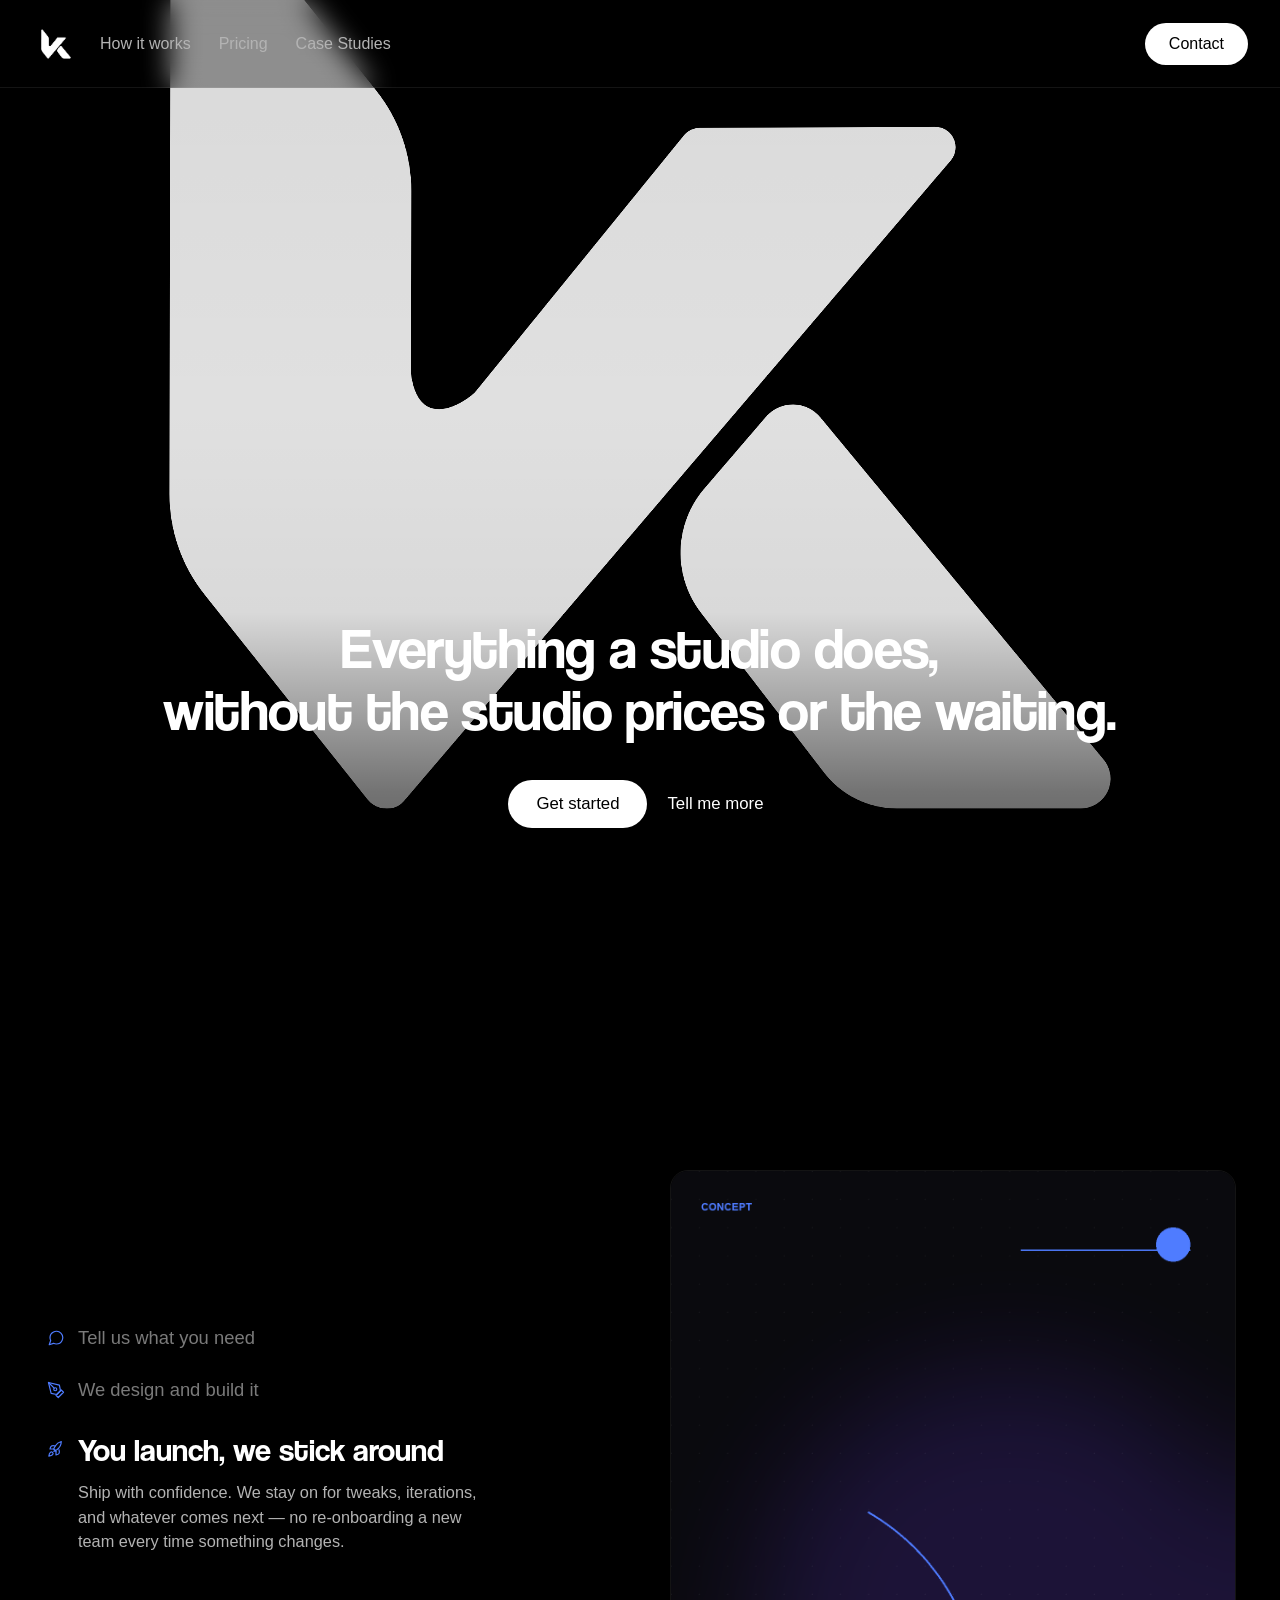
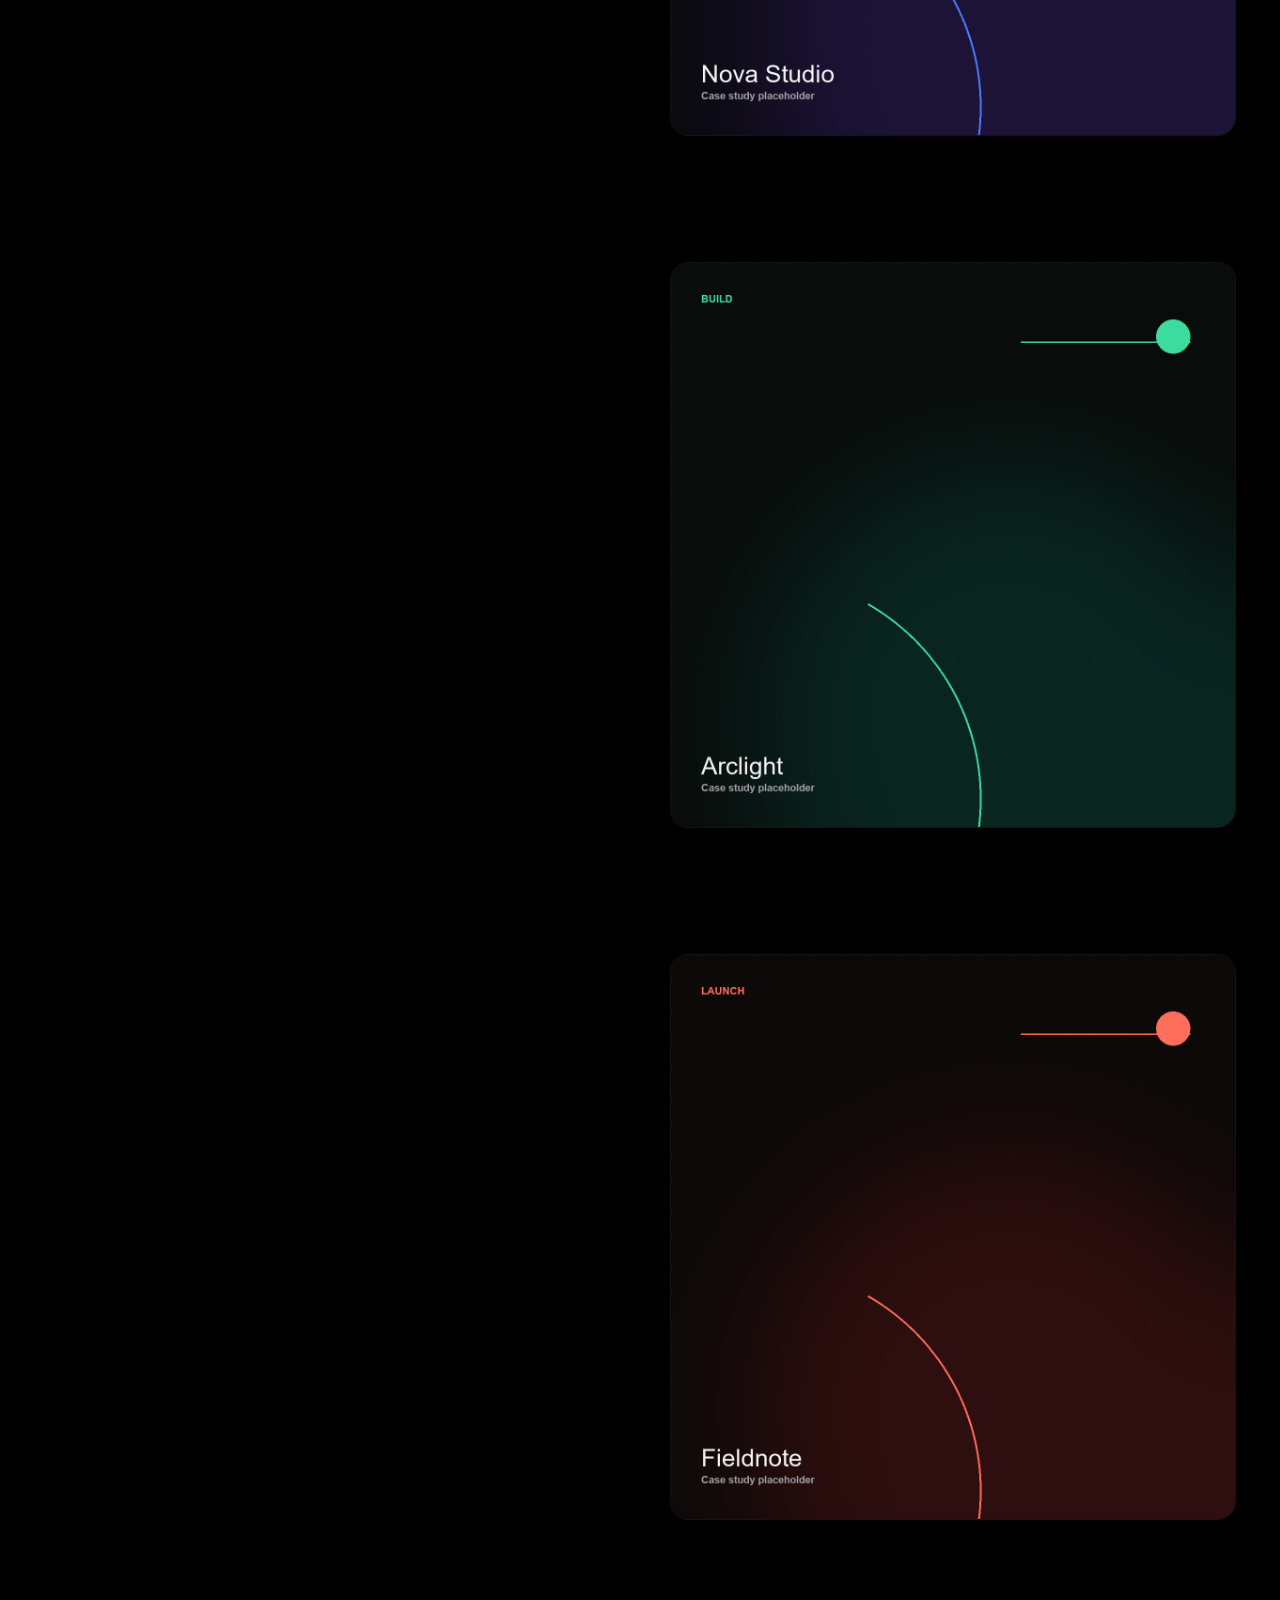
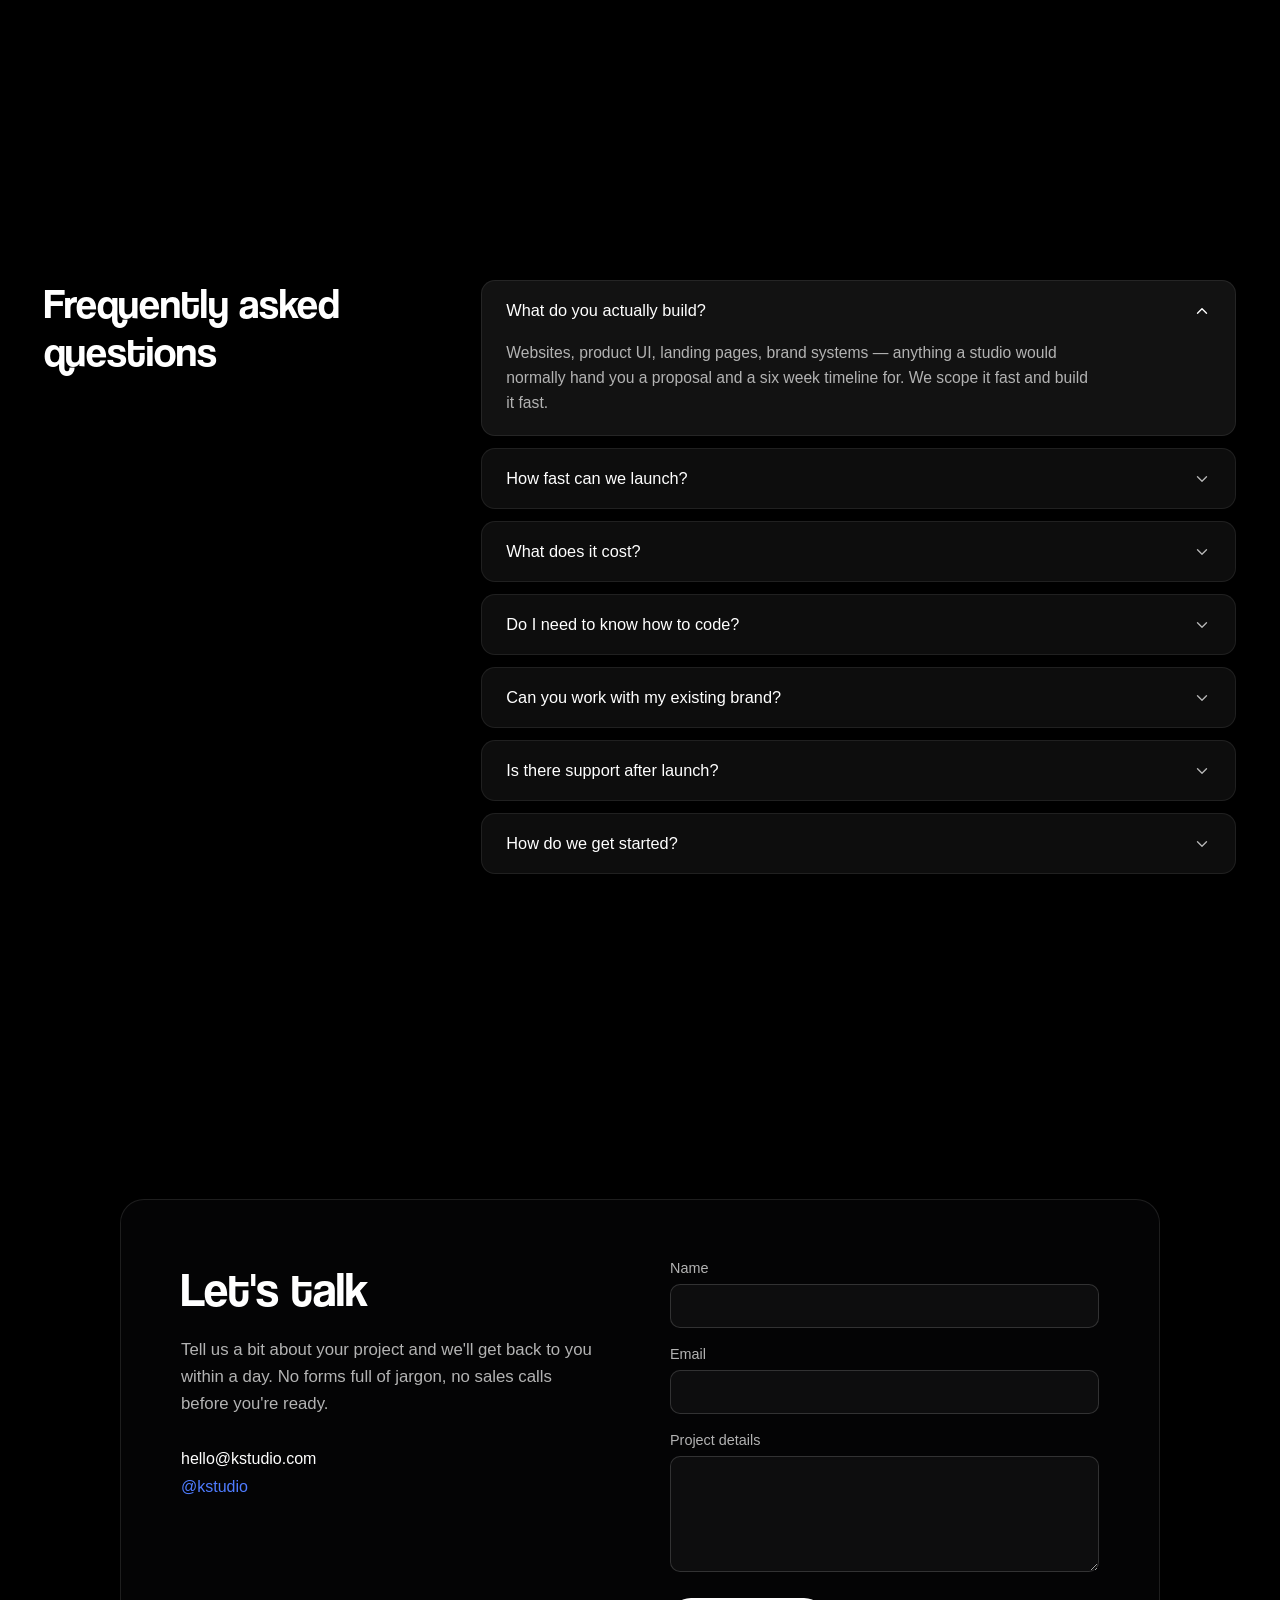
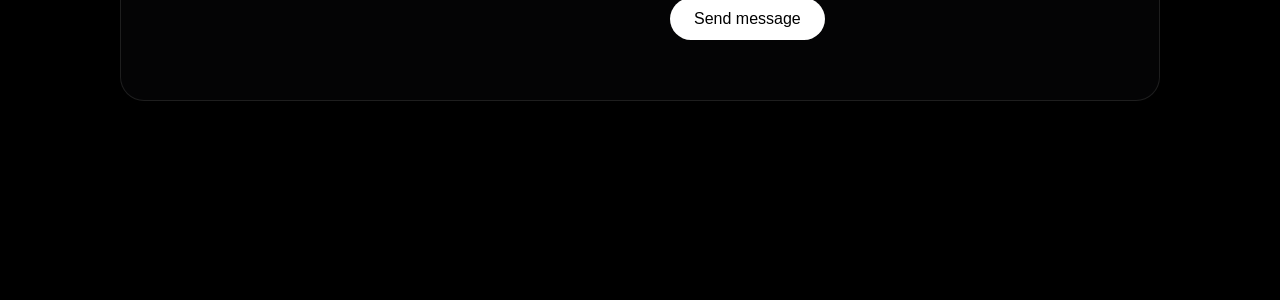
==== commit f51d975a: "Restore sticky-scroll section on the landing page Keeps it on index.html (hero -> sticky-scroll -> F" ====
--- a/index.html
+++ b/index.html
@@ -59,6 +59,107 @@
       </div>
     </section>
 
+    <section class="sticky-scroll" id="how-it-works">
+      <div class="sticky-scroll-inner">
+        <div class="sticky-left">
+          <div class="sticky-left-inner">
+            <div class="scroll-block is-active" data-index="0">
+              <div class="scroll-block-head">
+                <span class="scroll-icon">
+                  <svg viewBox="0 0 24 24" fill="none" stroke="currentColor" stroke-width="1.6" stroke-linecap="round" stroke-linejoin="round"><path d="M21 11.5a8.38 8.38 0 0 1-.9 3.8 8.5 8.5 0 0 1-7.6 4.7 8.38 8.38 0 0 1-3.8-.9L3 21l1.9-5.7a8.38 8.38 0 0 1-.9-3.8 8.5 8.5 0 0 1 4.7-7.6 8.38 8.38 0 0 1 3.8-.9h.5a8.48 8.48 0 0 1 8 8v.5z"/></svg>
+                </span>
+                <h3>Tell us what you need</h3>
+              </div>
+              <div class="scroll-block-desc">
+                <p>
+                  Describe the idea, drop in references, or point us at
+                  something you already love. No lengthy briefs, no discovery
+                  workshops — just tell us where you want to end up.
+                </p>
+              </div>
+            </div>
+
+            <div class="scroll-block" data-index="1">
+              <div class="scroll-block-head">
+                <span class="scroll-icon">
+                  <svg viewBox="0 0 24 24" fill="none" stroke="currentColor" stroke-width="1.6" stroke-linecap="round" stroke-linejoin="round"><path d="m12 19 7-7 3 3-7 7-3-3z"/><path d="m18 13-1.5-7.5L2 2l3.5 14.5L13 18l5-5z"/><path d="m2 2 7.586 7.586"/><circle cx="11" cy="11" r="2"/></svg>
+                </span>
+                <h3>We design and build it</h3>
+              </div>
+              <div class="scroll-block-desc">
+                <p>
+                  A dedicated team turns it around fast, with the same craft
+                  you'd expect from a studio — minus the overhead and the
+                  weeks of waiting for a first look.
+                </p>
+              </div>
+            </div>
+
+            <div class="scroll-block" data-index="2">
+              <div class="scroll-block-head">
+                <span class="scroll-icon">
+                  <svg viewBox="0 0 24 24" fill="none" stroke="currentColor" stroke-width="1.6" stroke-linecap="round" stroke-linejoin="round"><path d="M4.5 16.5c-1.5 1.26-2 5-2 5s3.74-.5 5-2c.71-.84.7-2.13-.09-2.91a2.18 2.18 0 0 0-2.91-.09z"/><path d="M12 15l-3-3a22 22 0 0 1 2-3.95A12.88 12.88 0 0 1 19 2c0 2.72-.78 7.5-6 11a22.35 22.35 0 0 1-4 2z"/><path d="M9 12H4s.55-3.03 2-4c1.62-1.08 5 0 5 0"/><path d="M12 15v5s3.03-.55 4-2c1.08-1.62 0-5 0-5"/></svg>
+                </span>
+                <h3>You launch, we stick around</h3>
+              </div>
+              <div class="scroll-block-desc">
+                <p>
+                  Ship with confidence. We stay on for tweaks, iterations,
+                  and whatever comes next — no re-onboarding a new team
+                  every time something changes.
+                </p>
+              </div>
+            </div>
+          </div>
+        </div>
+
+        <div class="sticky-right">
+          <div class="scroll-image-wrap" data-index="0">
+            <img
+              class="sticky-image"
+              src="Assets/Work/square-1.png"
+              alt="Concept and direction preview"
+            />
+            <div class="scroll-image-caption">
+              <h4>Tell us what you need</h4>
+              <p>
+                Describe the idea, drop in references, or point us at
+                something you already love.
+              </p>
+            </div>
+          </div>
+          <div class="scroll-image-wrap" data-index="1">
+            <img
+              class="sticky-image"
+              src="Assets/Work/square-2.png"
+              alt="Design and build preview"
+            />
+            <div class="scroll-image-caption">
+              <h4>We design and build it</h4>
+              <p>
+                A dedicated team turns it around fast, minus the studio
+                overhead and the weeks of waiting.
+              </p>
+            </div>
+          </div>
+          <div class="scroll-image-wrap" data-index="2">
+            <img
+              class="sticky-image"
+              src="Assets/Work/square-3.png"
+              alt="Launch and support preview"
+            />
+            <div class="scroll-image-caption">
+              <h4>You launch, we stick around</h4>
+              <p>
+                We stay on for tweaks and iterations — no re-onboarding a
+                new team every time something changes.
+              </p>
+            </div>
+          </div>
+        </div>
+      </div>
+    </section>
+
     <section class="faq-section" id="faq">
       <div class="faq-inner">
         <div class="faq-heading">
@@ -206,6 +307,32 @@
   </main>
 
   <script>
+    (function () {
+      var blocks = Array.from(document.querySelectorAll(".scroll-block"));
+      var imageWraps = Array.from(document.querySelectorAll(".scroll-image-wrap"));
+      if (blocks.length && imageWraps.length) {
+        var observer = new IntersectionObserver(
+          function (entries) {
+            entries.forEach(function (entry) {
+              if (entry.isIntersecting) {
+                var index = entry.target.getAttribute("data-index");
+                blocks.forEach(function (b) {
+                  b.classList.toggle("is-active", b.getAttribute("data-index") === index);
+                });
+                imageWraps.forEach(function (w) {
+                  w.classList.toggle("is-active", w === entry.target);
+                });
+              }
+            });
+          },
+          { rootMargin: "-45% 0px -45% 0px", threshold: 0 }
+        );
+
+        imageWraps.forEach(function (w) {
+          observer.observe(w);
+        });
+      }
+    })();
 
     (function () {
       var v = document.querySelector(".contact-video");
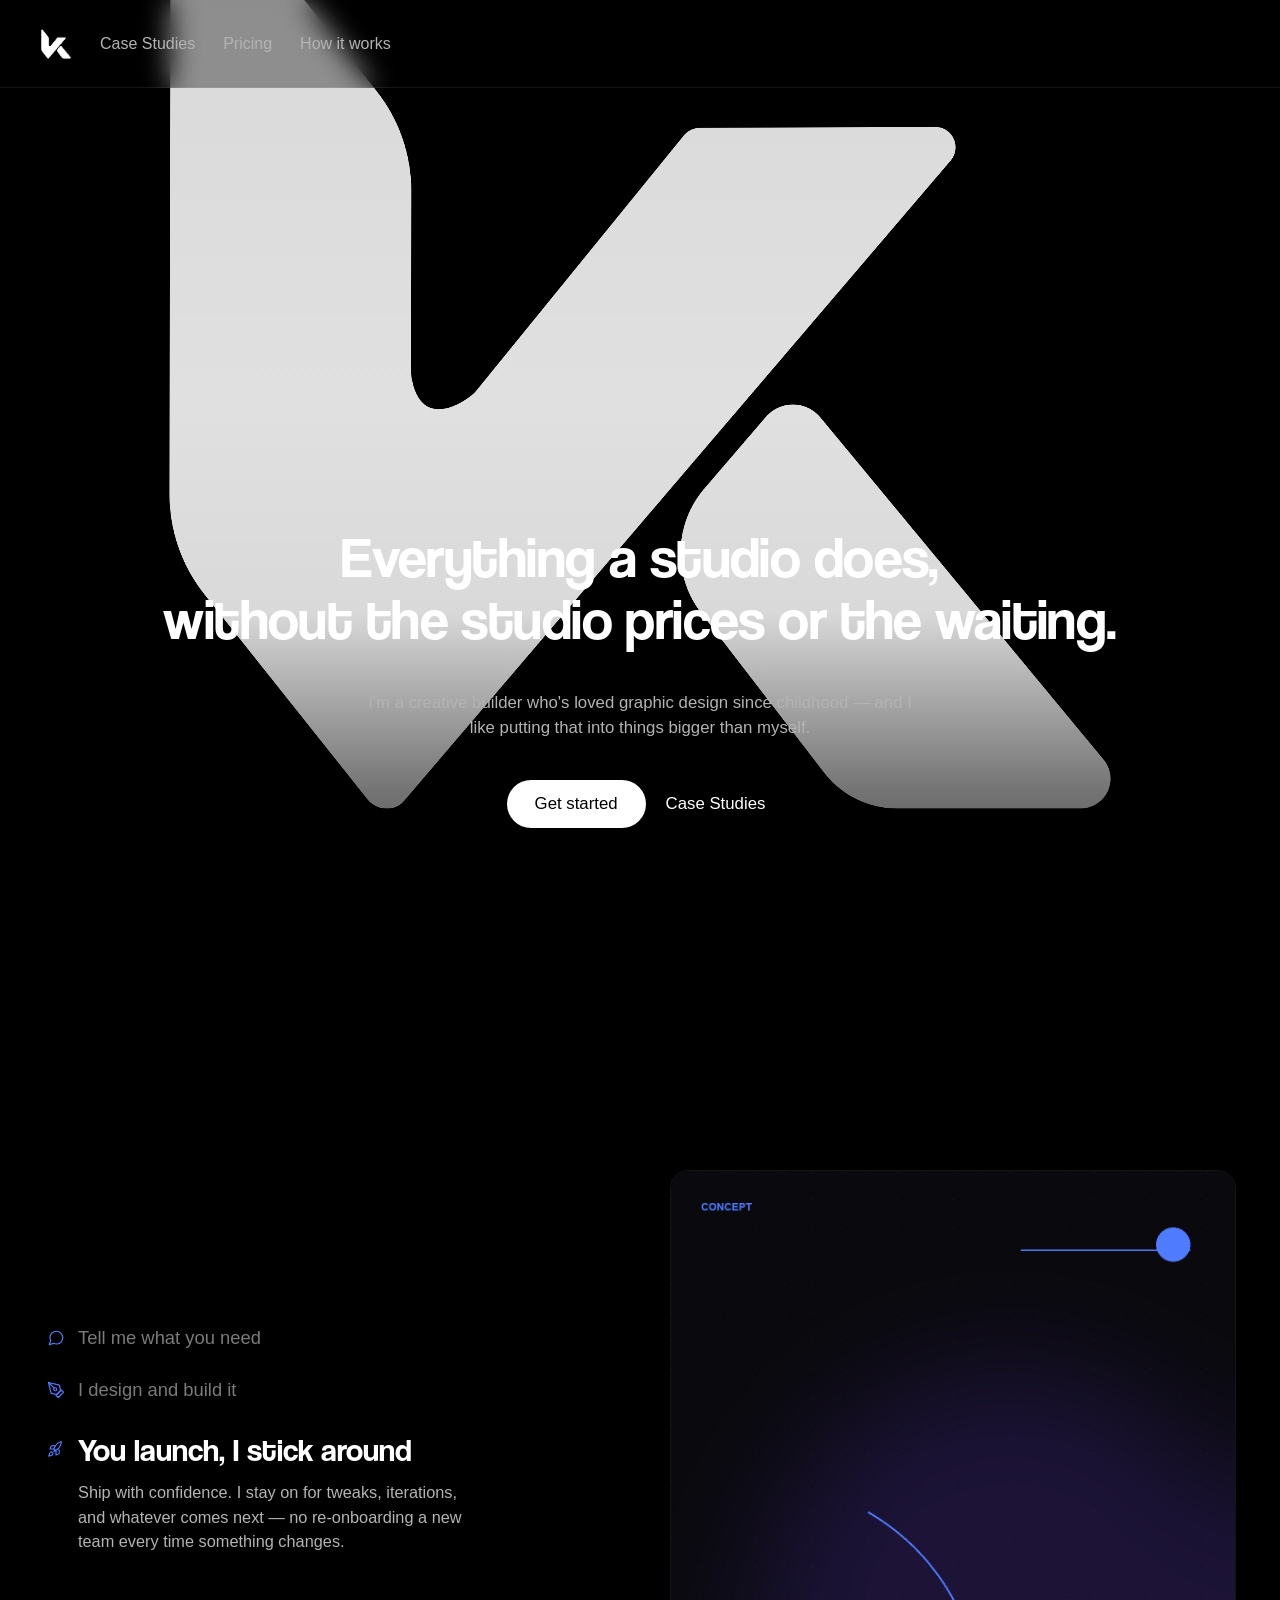
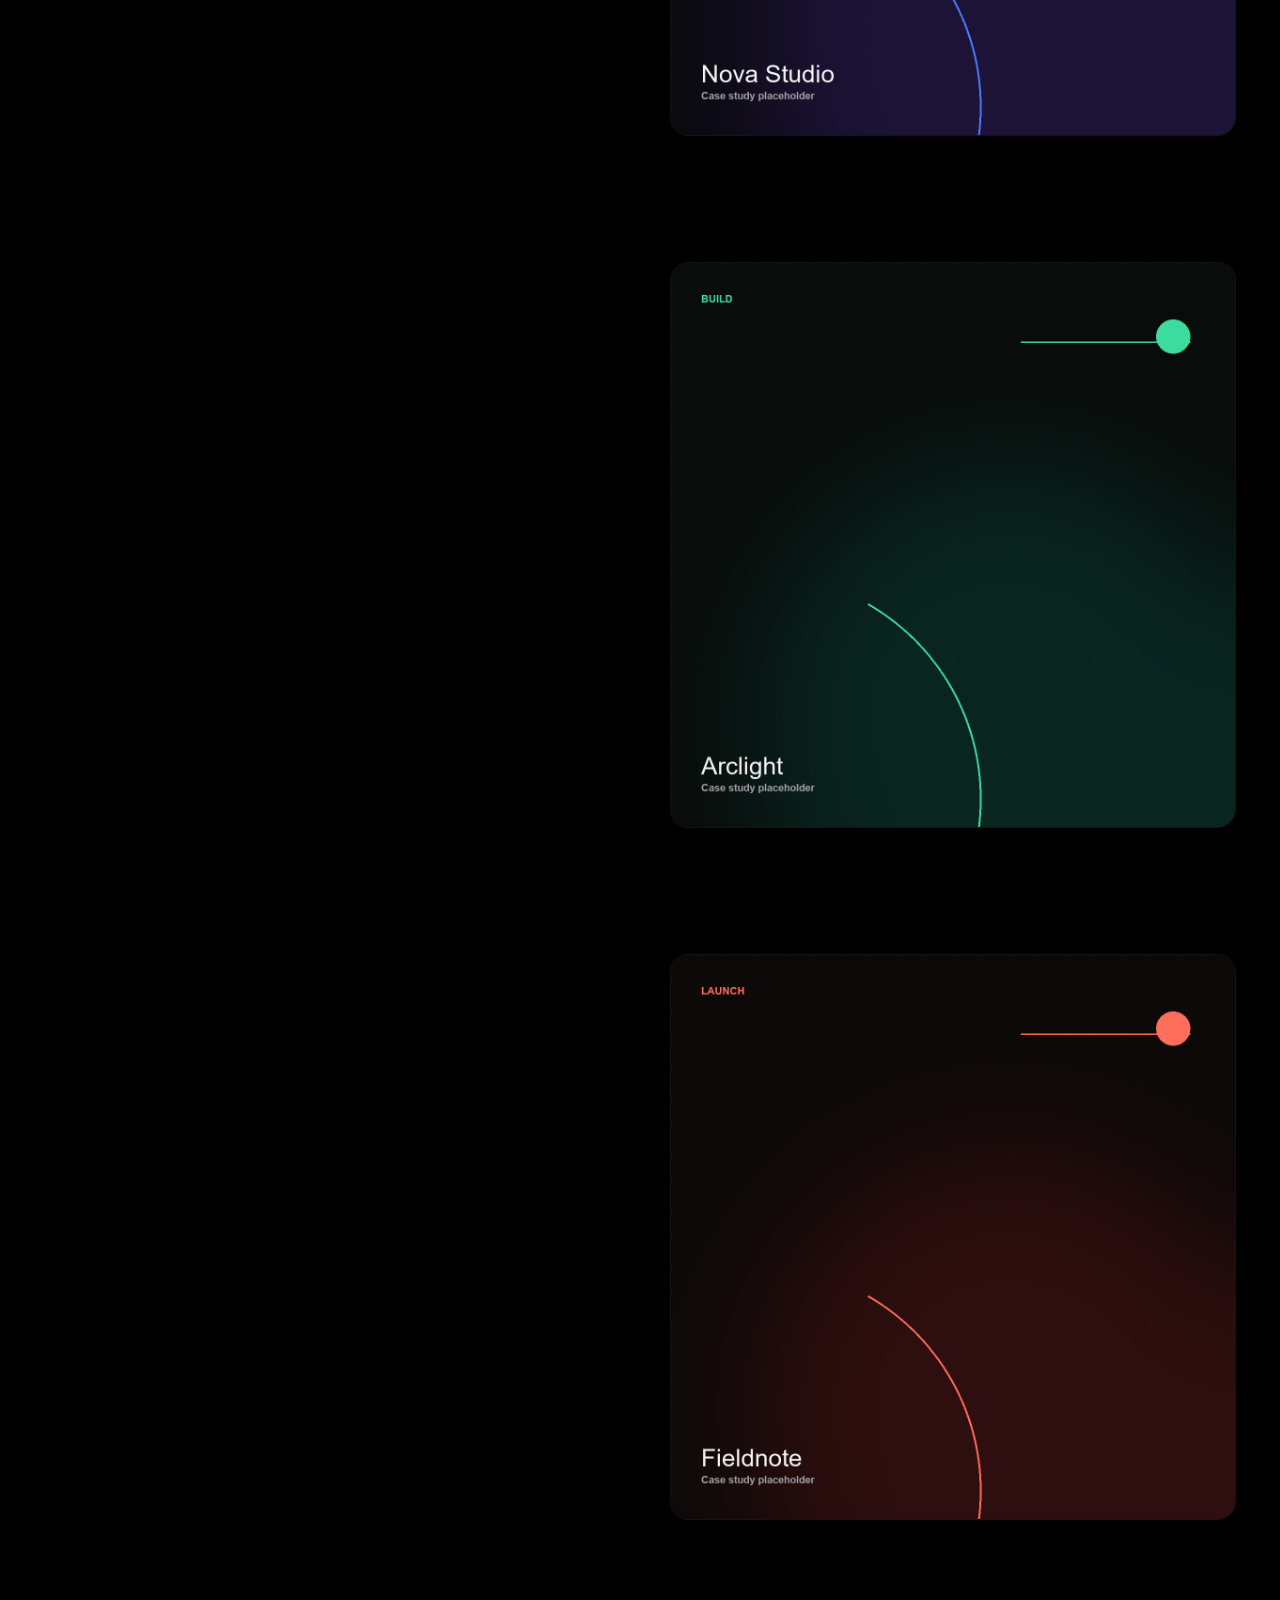
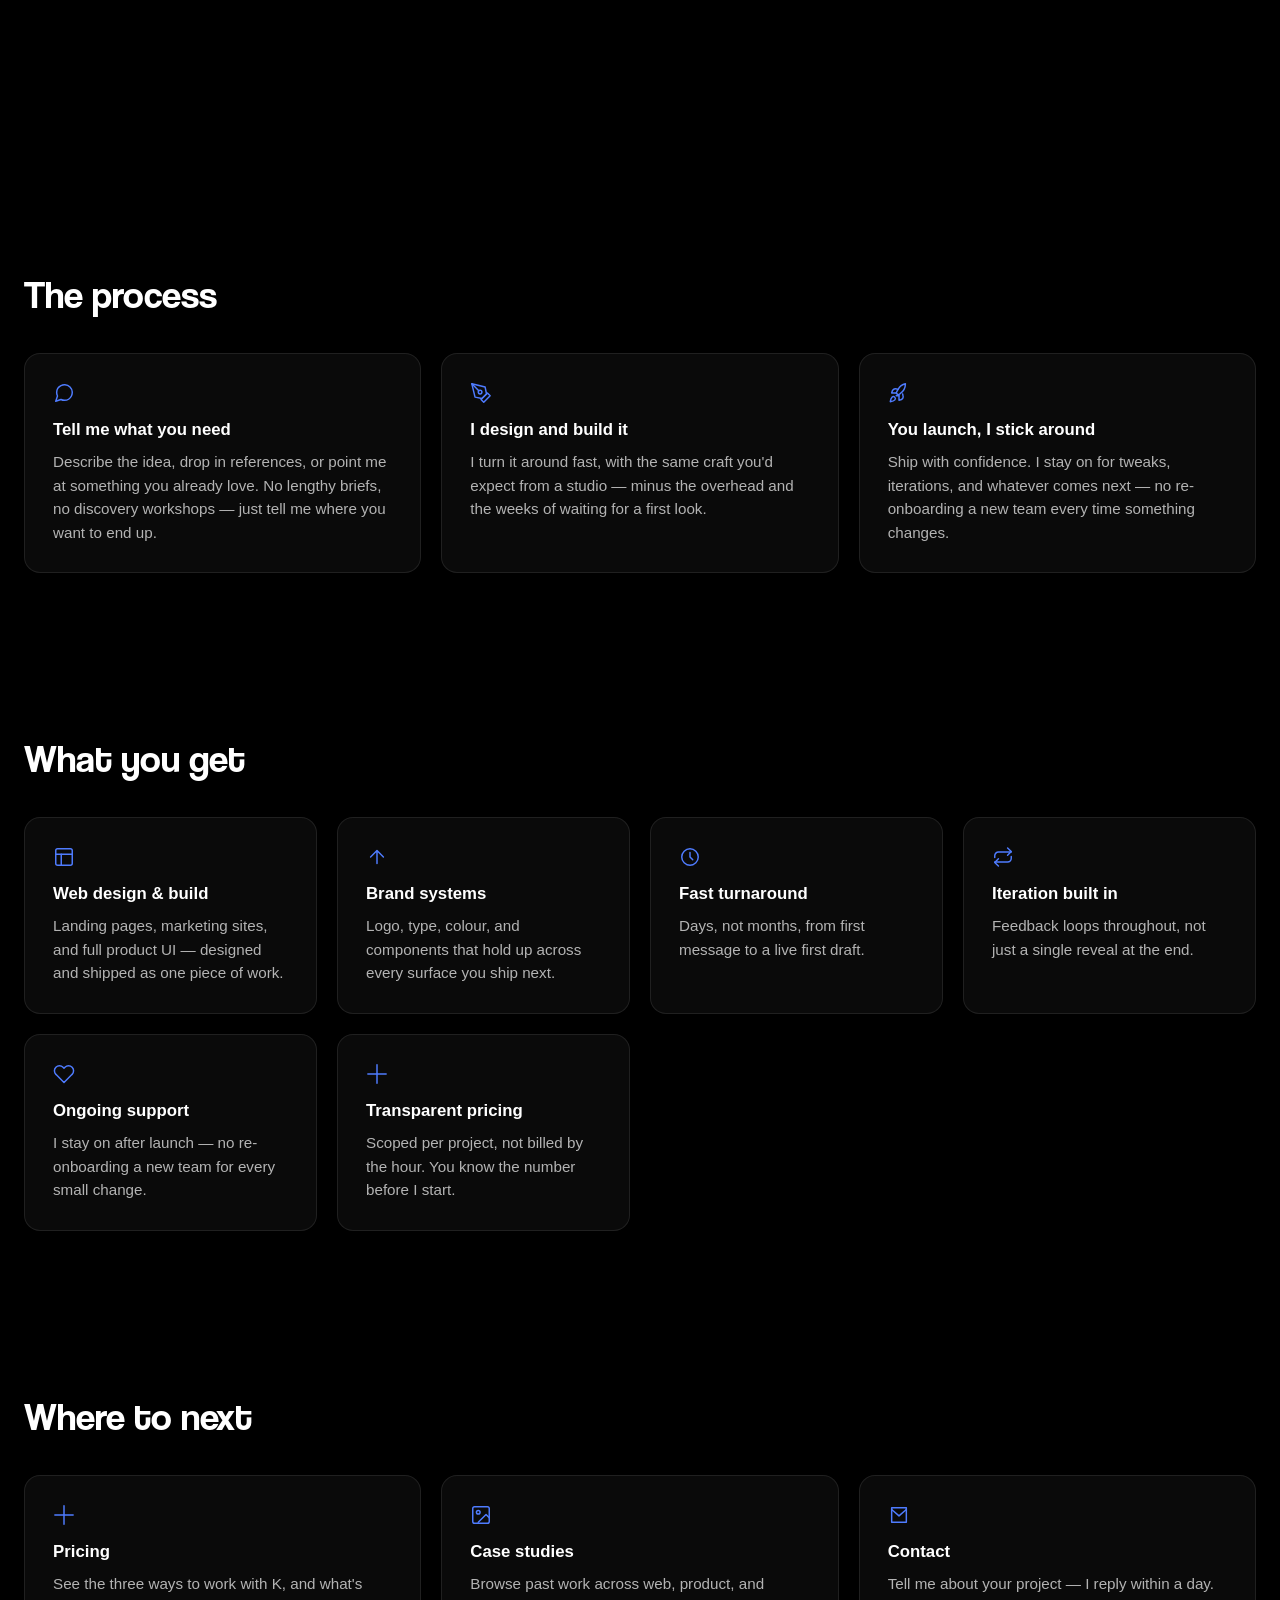
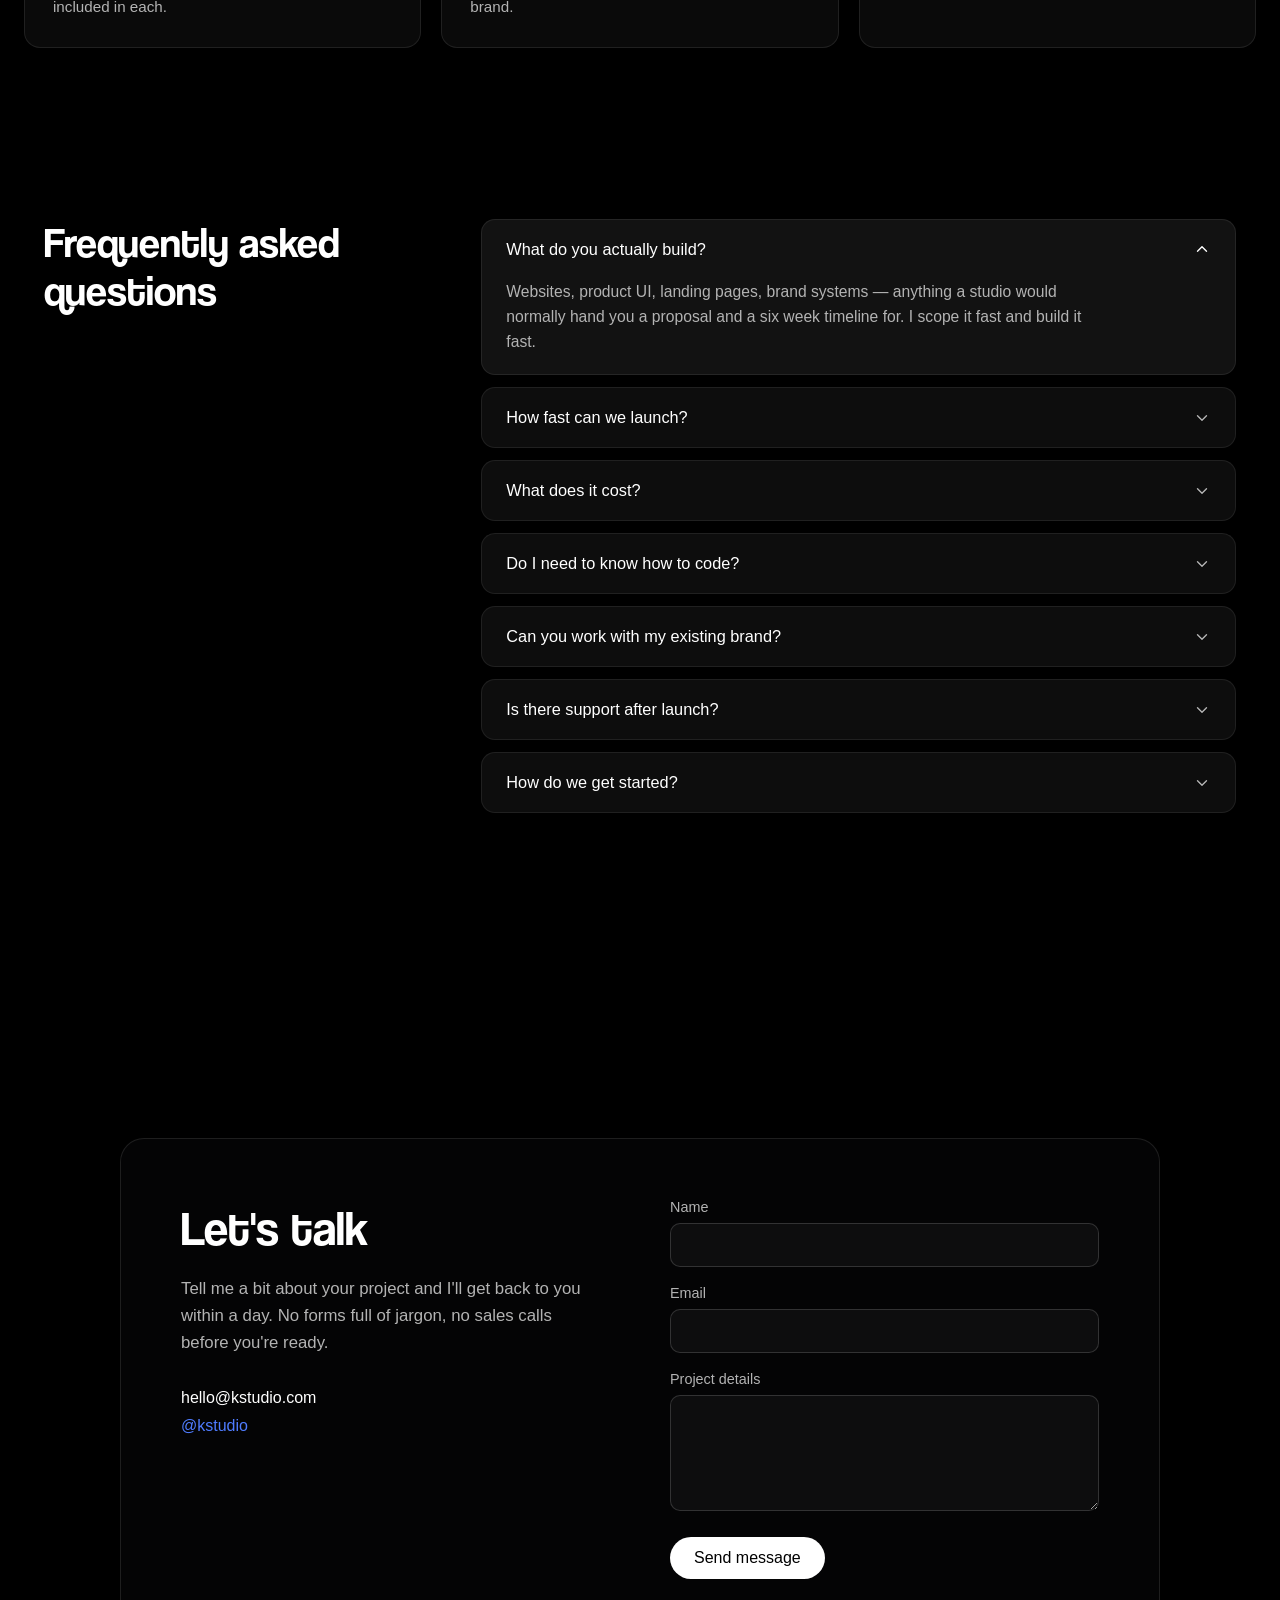
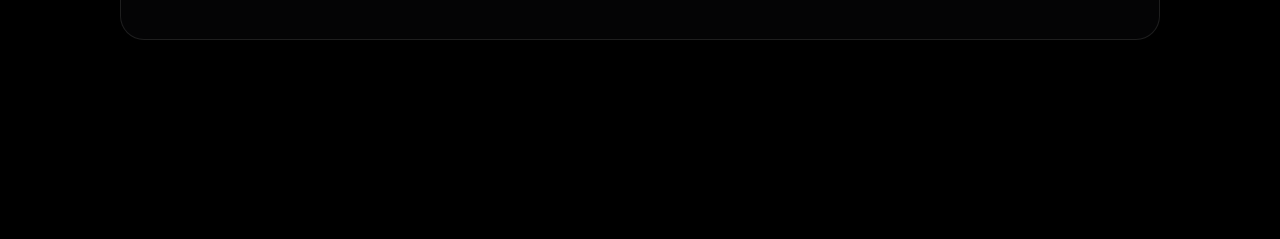
==== commit 1f9c1bce: "Personalize copy to first-person; restructure nav; merge How it works into landing page - Header: re" ====
--- a/index.html
+++ b/index.html
@@ -16,14 +16,12 @@
 
       <nav class="main-nav" aria-label="Primary">
         <ul>
-          <li><a href="how-it-works.html">How it works</a></li>
+          <li><a href="case-studies.html">Case Studies</a></li>
           <li><a href="pricing.html">Pricing</a></li>
-          <li><a href="case-studies.html">Case Studies</a></li>
+          <li><a href="#how-it-works">How it works</a></li>
         </ul>
       </nav>
     </div>
-
-    <a class="btn btn-pill" href="#contact">Contact</a>
   </header>
 
   <main>
@@ -52,9 +50,13 @@
 
       <div class="hero-content">
         <h1>Everything a studio does,<br />without the studio prices or the waiting.</h1>
+        <p class="hero-subheading">
+          I'm a creative builder who's loved graphic design since childhood —
+          and I like putting that into things bigger than myself.
+        </p>
         <div class="hero-actions">
-          <a class="btn btn-pill" href="#get-started">Get started</a>
-          <a class="btn btn-text" href="#more">Tell me more</a>
+          <a class="btn btn-pill" href="index.html#contact">Get started</a>
+          <a class="btn btn-text" href="case-studies.html">Case Studies</a>
         </div>
       </div>
     </section>
@@ -68,13 +70,13 @@
                 <span class="scroll-icon">
                   <svg viewBox="0 0 24 24" fill="none" stroke="currentColor" stroke-width="1.6" stroke-linecap="round" stroke-linejoin="round"><path d="M21 11.5a8.38 8.38 0 0 1-.9 3.8 8.5 8.5 0 0 1-7.6 4.7 8.38 8.38 0 0 1-3.8-.9L3 21l1.9-5.7a8.38 8.38 0 0 1-.9-3.8 8.5 8.5 0 0 1 4.7-7.6 8.38 8.38 0 0 1 3.8-.9h.5a8.48 8.48 0 0 1 8 8v.5z"/></svg>
                 </span>
-                <h3>Tell us what you need</h3>
+                <h3>Tell me what you need</h3>
               </div>
               <div class="scroll-block-desc">
                 <p>
-                  Describe the idea, drop in references, or point us at
+                  Describe the idea, drop in references, or point me at
                   something you already love. No lengthy briefs, no discovery
-                  workshops — just tell us where you want to end up.
+                  workshops — just tell me where you want to end up.
                 </p>
               </div>
             </div>
@@ -84,13 +86,13 @@
                 <span class="scroll-icon">
                   <svg viewBox="0 0 24 24" fill="none" stroke="currentColor" stroke-width="1.6" stroke-linecap="round" stroke-linejoin="round"><path d="m12 19 7-7 3 3-7 7-3-3z"/><path d="m18 13-1.5-7.5L2 2l3.5 14.5L13 18l5-5z"/><path d="m2 2 7.586 7.586"/><circle cx="11" cy="11" r="2"/></svg>
                 </span>
-                <h3>We design and build it</h3>
+                <h3>I design and build it</h3>
               </div>
               <div class="scroll-block-desc">
                 <p>
-                  A dedicated team turns it around fast, with the same craft
-                  you'd expect from a studio — minus the overhead and the
-                  weeks of waiting for a first look.
+                  I turn it around fast, with the same craft you'd expect
+                  from a studio — minus the overhead and the weeks of
+                  waiting for a first look.
                 </p>
               </div>
             </div>
@@ -100,11 +102,11 @@
                 <span class="scroll-icon">
                   <svg viewBox="0 0 24 24" fill="none" stroke="currentColor" stroke-width="1.6" stroke-linecap="round" stroke-linejoin="round"><path d="M4.5 16.5c-1.5 1.26-2 5-2 5s3.74-.5 5-2c.71-.84.7-2.13-.09-2.91a2.18 2.18 0 0 0-2.91-.09z"/><path d="M12 15l-3-3a22 22 0 0 1 2-3.95A12.88 12.88 0 0 1 19 2c0 2.72-.78 7.5-6 11a22.35 22.35 0 0 1-4 2z"/><path d="M9 12H4s.55-3.03 2-4c1.62-1.08 5 0 5 0"/><path d="M12 15v5s3.03-.55 4-2c1.08-1.62 0-5 0-5"/></svg>
                 </span>
-                <h3>You launch, we stick around</h3>
+                <h3>You launch, I stick around</h3>
               </div>
               <div class="scroll-block-desc">
                 <p>
-                  Ship with confidence. We stay on for tweaks, iterations,
+                  Ship with confidence. I stay on for tweaks, iterations,
                   and whatever comes next — no re-onboarding a new team
                   every time something changes.
                 </p>
@@ -121,9 +123,9 @@
               alt="Concept and direction preview"
             />
             <div class="scroll-image-caption">
-              <h4>Tell us what you need</h4>
-              <p>
-                Describe the idea, drop in references, or point us at
+              <h4>Tell me what you need</h4>
+              <p>
+                Describe the idea, drop in references, or point me at
                 something you already love.
               </p>
             </div>
@@ -135,10 +137,10 @@
               alt="Design and build preview"
             />
             <div class="scroll-image-caption">
-              <h4>We design and build it</h4>
-              <p>
-                A dedicated team turns it around fast, minus the studio
-                overhead and the weeks of waiting.
+              <h4>I design and build it</h4>
+              <p>
+                I turn it around fast, minus the studio overhead and the
+                weeks of waiting.
               </p>
             </div>
           </div>
@@ -149,13 +151,151 @@
               alt="Launch and support preview"
             />
             <div class="scroll-image-caption">
-              <h4>You launch, we stick around</h4>
-              <p>
-                We stay on for tweaks and iterations — no re-onboarding a
+              <h4>You launch, I stick around</h4>
+              <p>
+                I stay on for tweaks and iterations — no re-onboarding a
                 new team every time something changes.
               </p>
             </div>
           </div>
+        </div>
+      </div>
+    </section>
+
+    <section class="content-section">
+      <div class="content-section-inner">
+        <div class="section-heading-row">
+          <h2>The process</h2>
+        </div>
+
+        <div class="card-grid">
+          <div class="info-card">
+            <span class="info-card-icon">
+              <svg viewBox="0 0 24 24" fill="none" stroke="currentColor" stroke-width="1.6" stroke-linecap="round" stroke-linejoin="round"><path d="M21 11.5a8.38 8.38 0 0 1-.9 3.8 8.5 8.5 0 0 1-7.6 4.7 8.38 8.38 0 0 1-3.8-.9L3 21l1.9-5.7a8.38 8.38 0 0 1-.9-3.8 8.5 8.5 0 0 1 4.7-7.6 8.38 8.38 0 0 1 3.8-.9h.5a8.48 8.48 0 0 1 8 8v.5z"/></svg>
+            </span>
+            <h3>Tell me what you need</h3>
+            <p>
+              Describe the idea, drop in references, or point me at
+              something you already love. No lengthy briefs, no discovery
+              workshops — just tell me where you want to end up.
+            </p>
+          </div>
+
+          <div class="info-card">
+            <span class="info-card-icon">
+              <svg viewBox="0 0 24 24" fill="none" stroke="currentColor" stroke-width="1.6" stroke-linecap="round" stroke-linejoin="round"><path d="m12 19 7-7 3 3-7 7-3-3z"/><path d="m18 13-1.5-7.5L2 2l3.5 14.5L13 18l5-5z"/><path d="m2 2 7.586 7.586"/><circle cx="11" cy="11" r="2"/></svg>
+            </span>
+            <h3>I design and build it</h3>
+            <p>
+              I turn it around fast, with the same craft you'd expect
+              from a studio — minus the overhead and the weeks of
+              waiting for a first look.
+            </p>
+          </div>
+
+          <div class="info-card">
+            <span class="info-card-icon">
+              <svg viewBox="0 0 24 24" fill="none" stroke="currentColor" stroke-width="1.6" stroke-linecap="round" stroke-linejoin="round"><path d="M4.5 16.5c-1.5 1.26-2 5-2 5s3.74-.5 5-2c.71-.84.7-2.13-.09-2.91a2.18 2.18 0 0 0-2.91-.09z"/><path d="M12 15l-3-3a22 22 0 0 1 2-3.95A12.88 12.88 0 0 1 19 2c0 2.72-.78 7.5-6 11a22.35 22.35 0 0 1-4 2z"/><path d="M9 12H4s.55-3.03 2-4c1.62-1.08 5 0 5 0"/><path d="M12 15v5s3.03-.55 4-2c1.08-1.62 0-5 0-5"/></svg>
+            </span>
+            <h3>You launch, I stick around</h3>
+            <p>
+              Ship with confidence. I stay on for tweaks, iterations, and
+              whatever comes next — no re-onboarding a new team every time
+              something changes.
+            </p>
+          </div>
+        </div>
+      </div>
+    </section>
+
+    <section class="content-section">
+      <div class="content-section-inner">
+        <div class="section-heading-row">
+          <h2>What you get</h2>
+        </div>
+
+        <div class="card-grid">
+          <div class="info-card">
+            <span class="info-card-icon">
+              <svg viewBox="0 0 24 24" fill="none" stroke="currentColor" stroke-width="1.6" stroke-linecap="round" stroke-linejoin="round"><rect x="3" y="3" width="18" height="18" rx="2"/><path d="M3 9h18"/><path d="M9 21V9"/></svg>
+            </span>
+            <h3>Web design & build</h3>
+            <p>Landing pages, marketing sites, and full product UI — designed and shipped as one piece of work.</p>
+          </div>
+
+          <div class="info-card">
+            <span class="info-card-icon">
+              <svg viewBox="0 0 24 24" fill="none" stroke="currentColor" stroke-width="1.6" stroke-linecap="round" stroke-linejoin="round"><path d="M12 19V6M5 12l7-7 7 7"/></svg>
+            </span>
+            <h3>Brand systems</h3>
+            <p>Logo, type, colour, and components that hold up across every surface you ship next.</p>
+          </div>
+
+          <div class="info-card">
+            <span class="info-card-icon">
+              <svg viewBox="0 0 24 24" fill="none" stroke="currentColor" stroke-width="1.6" stroke-linecap="round" stroke-linejoin="round"><circle cx="12" cy="12" r="9"/><path d="M12 7v5l3 3"/></svg>
+            </span>
+            <h3>Fast turnaround</h3>
+            <p>Days, not months, from first message to a live first draft.</p>
+          </div>
+
+          <div class="info-card">
+            <span class="info-card-icon">
+              <svg viewBox="0 0 24 24" fill="none" stroke="currentColor" stroke-width="1.6" stroke-linecap="round" stroke-linejoin="round"><path d="M17 2.1l4 4-4 4"/><path d="M3 12.6v-2a4 4 0 0 1 4-4h14"/><path d="M7 21.9l-4-4 4-4"/><path d="M21 11.4v2a4 4 0 0 1-4 4H3"/></svg>
+            </span>
+            <h3>Iteration built in</h3>
+            <p>Feedback loops throughout, not just a single reveal at the end.</p>
+          </div>
+
+          <div class="info-card">
+            <span class="info-card-icon">
+              <svg viewBox="0 0 24 24" fill="none" stroke="currentColor" stroke-width="1.6" stroke-linecap="round" stroke-linejoin="round"><path d="M20.84 4.61a5.5 5.5 0 0 0-7.78 0L12 5.67l-1.06-1.06a5.5 5.5 0 0 0-7.78 7.78l1.06 1.06L12 21.23l7.78-7.78 1.06-1.06a5.5 5.5 0 0 0 0-7.78z"/></svg>
+            </span>
+            <h3>Ongoing support</h3>
+            <p>I stay on after launch — no re-onboarding a new team for every small change.</p>
+          </div>
+
+          <div class="info-card">
+            <span class="info-card-icon">
+              <svg viewBox="0 0 24 24" fill="none" stroke="currentColor" stroke-width="1.6" stroke-linecap="round" stroke-linejoin="round"><path d="M12 2v20M2 12h20"/></svg>
+            </span>
+            <h3>Transparent pricing</h3>
+            <p>Scoped per project, not billed by the hour. You know the number before I start.</p>
+          </div>
+        </div>
+      </div>
+    </section>
+
+    <section class="content-section">
+      <div class="content-section-inner">
+        <div class="section-heading-row">
+          <h2>Where to next</h2>
+        </div>
+
+        <div class="card-grid">
+          <a class="info-card" href="pricing.html" style="text-decoration:none;">
+            <span class="info-card-icon">
+              <svg viewBox="0 0 24 24" fill="none" stroke="currentColor" stroke-width="1.6" stroke-linecap="round" stroke-linejoin="round"><path d="M12 2v20M2 12h20"/></svg>
+            </span>
+            <h3>Pricing</h3>
+            <p>See the three ways to work with K, and what's included in each.</p>
+          </a>
+
+          <a class="info-card" href="case-studies.html" style="text-decoration:none;">
+            <span class="info-card-icon">
+              <svg viewBox="0 0 24 24" fill="none" stroke="currentColor" stroke-width="1.6" stroke-linecap="round" stroke-linejoin="round"><rect x="3" y="3" width="18" height="18" rx="2"/><circle cx="9" cy="9" r="2"/><path d="m21 15-3.5-3.5L9 20"/></svg>
+            </span>
+            <h3>Case studies</h3>
+            <p>Browse past work across web, product, and brand.</p>
+          </a>
+
+          <a class="info-card" href="index.html#contact" style="text-decoration:none;">
+            <span class="info-card-icon">
+              <svg viewBox="0 0 24 24" fill="none" stroke="currentColor" stroke-width="1.6" stroke-linecap="round" stroke-linejoin="round"><path d="M4 4h16v16H4z"/><path d="m4 6 8 7 8-7"/></svg>
+            </span>
+            <h3>Contact</h3>
+            <p>Tell me about your project — I reply within a day.</p>
+          </a>
         </div>
       </div>
     </section>
@@ -176,7 +316,7 @@
               <p>
                 Websites, product UI, landing pages, brand systems — anything
                 a studio would normally hand you a proposal and a six week
-                timeline for. We scope it fast and build it fast.
+                timeline for. I scope it fast and build it fast.
               </p>
             </div>
           </div>
@@ -205,7 +345,7 @@
               <p>
                 A fraction of a traditional studio retainer. Pricing is
                 scoped per project rather than billed by the hour, so you
-                know the number before we start.
+                know the number before I start.
               </p>
             </div>
           </div>
@@ -218,8 +358,8 @@
             <div class="faq-answer">
               <p>
                 No. Describe what you want in plain language, drop in
-                references or existing assets, and we handle everything from
-                design through to a shipped build.
+                references or existing assets, and I'll handle everything
+                from design through to a shipped build.
               </p>
             </div>
           </div>
@@ -232,7 +372,7 @@
             <div class="faq-answer">
               <p>
                 Yes — send over your logo, colours, fonts, and any existing
-                pages, and we'll build within that system rather than
+                pages, and I'll build within that system rather than
                 starting from scratch.
               </p>
             </div>
@@ -245,7 +385,7 @@
             </button>
             <div class="faq-answer">
               <p>
-                We stay on after launch for tweaks, iterations, and whatever
+                I stay on after launch for tweaks, iterations, and whatever
                 comes next — you're not re-onboarding a new team every time
                 something needs to change.
               </p>
@@ -259,7 +399,7 @@
             </button>
             <div class="faq-answer">
               <p>
-                Hit contact and tell us a bit about the project. We'll reply
+                Hit contact and tell me a bit about the project. I'll reply
                 within a day with next steps.
               </p>
             </div>
@@ -278,7 +418,7 @@
         <div class="contact-info">
           <h2>Let's talk</h2>
           <p>
-            Tell us a bit about your project and we'll get back to you within
+            Tell me a bit about your project and I'll get back to you within
             a day. No forms full of jargon, no sales calls before you're ready.
           </p>
           <div class="contact-detail">hello@kstudio.com</div>
@@ -353,7 +493,7 @@
         var wrapper = form.parentNode;
         var success = document.createElement("div");
         success.className = "contact-success";
-        success.innerHTML = "Thanks — we'll be in touch <span>soon</span>.";
+        success.innerHTML = "Thanks — I'll be in touch <span>soon</span>.";
         wrapper.replaceChild(success, form);
       });
     })();
--- a/style.css
+++ b/style.css
@@ -336,6 +336,14 @@
   line-height: 1.08;
   letter-spacing: -0.01em;
   text-transform: none;
+}
+
+.hero-subheading {
+  font-family: Arial, Helvetica, sans-serif;
+  color: var(--color-gray);
+  font-size: 1.05rem;
+  line-height: 1.5;
+  max-width: 560px;
 }
 
 .hero-actions {
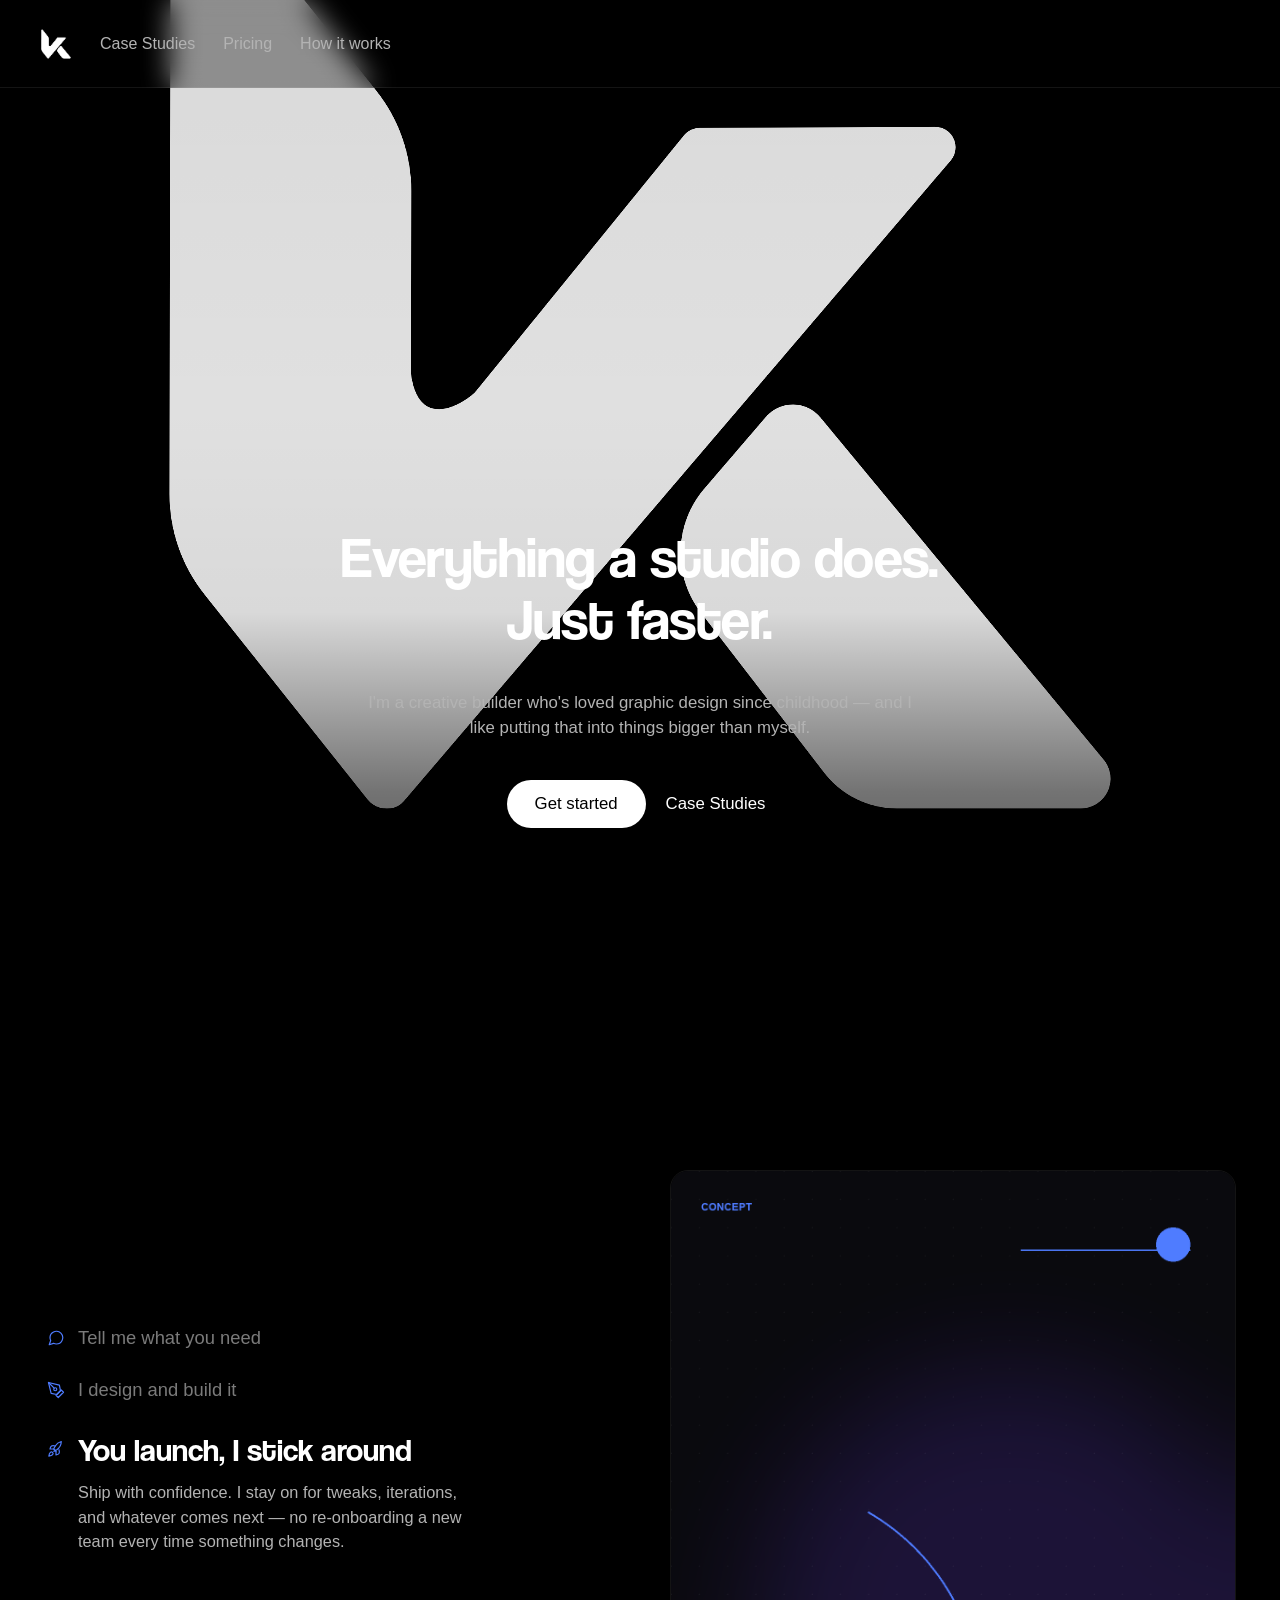
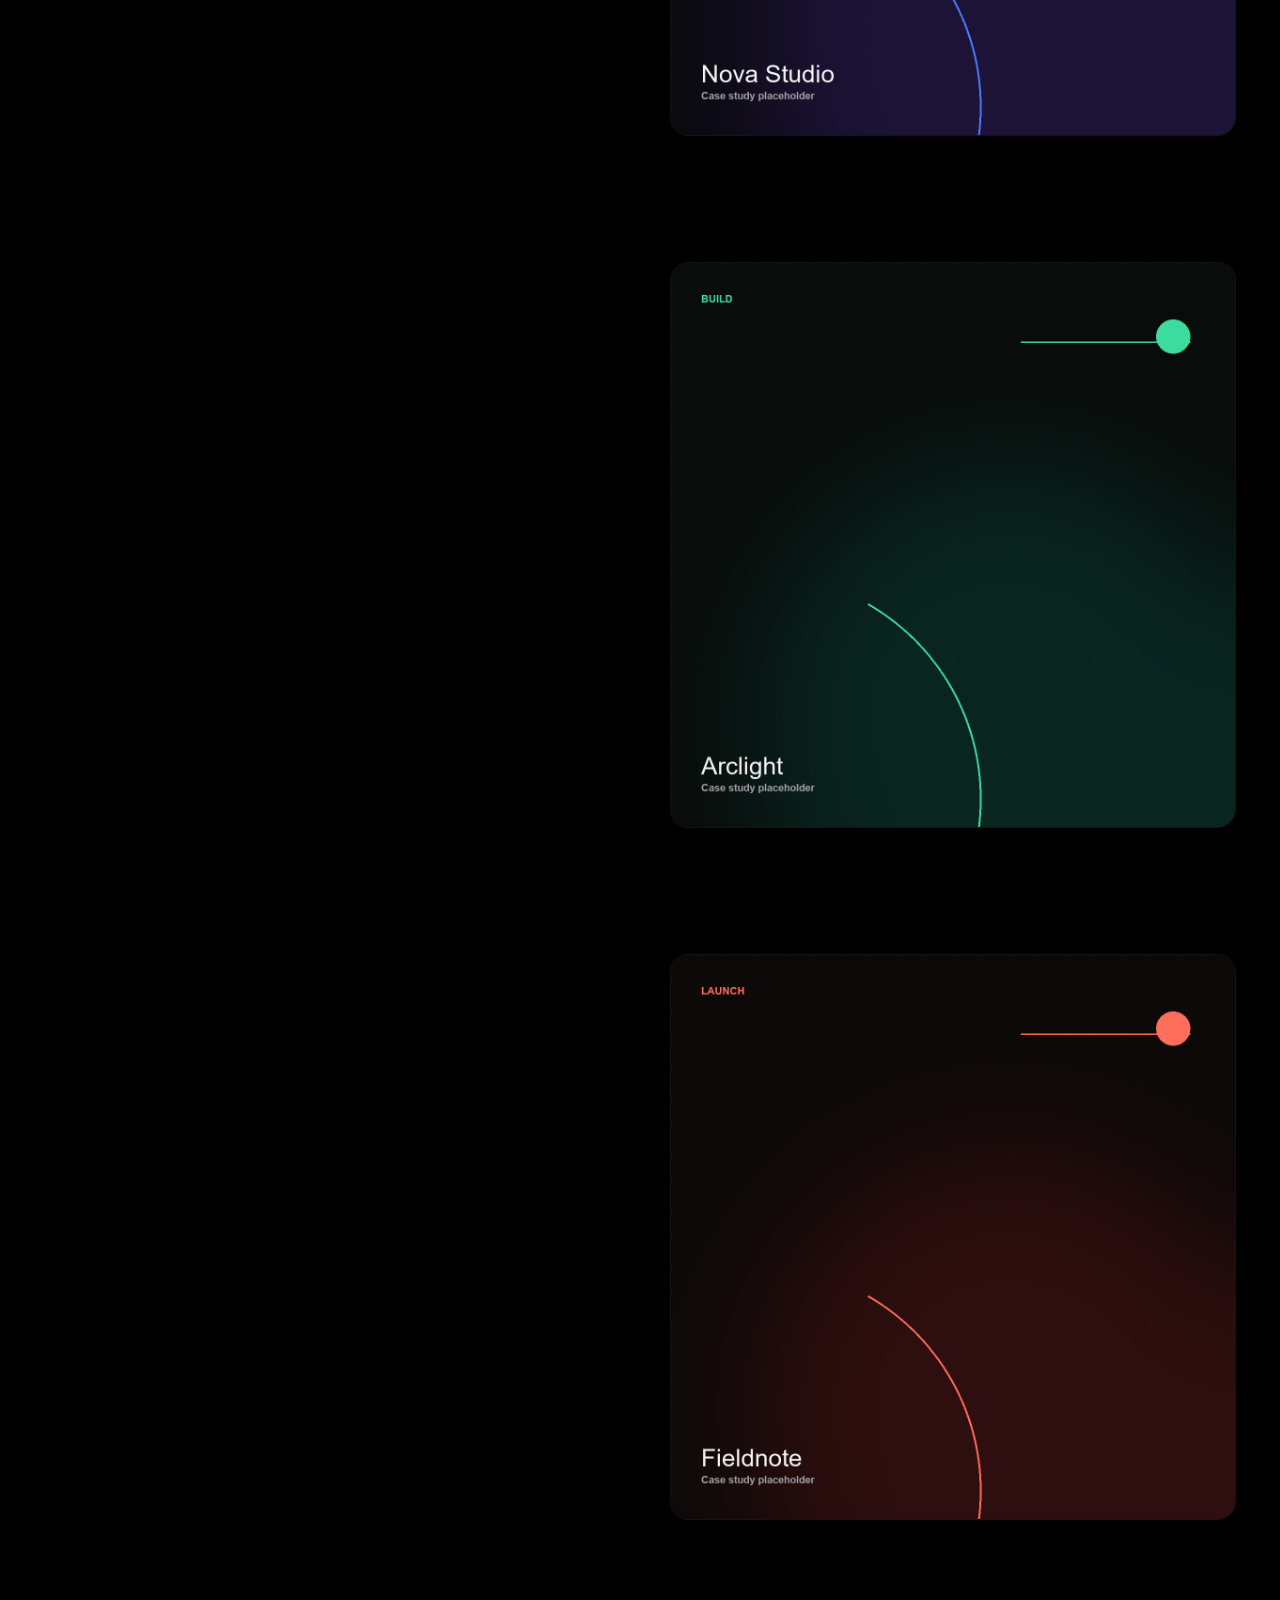
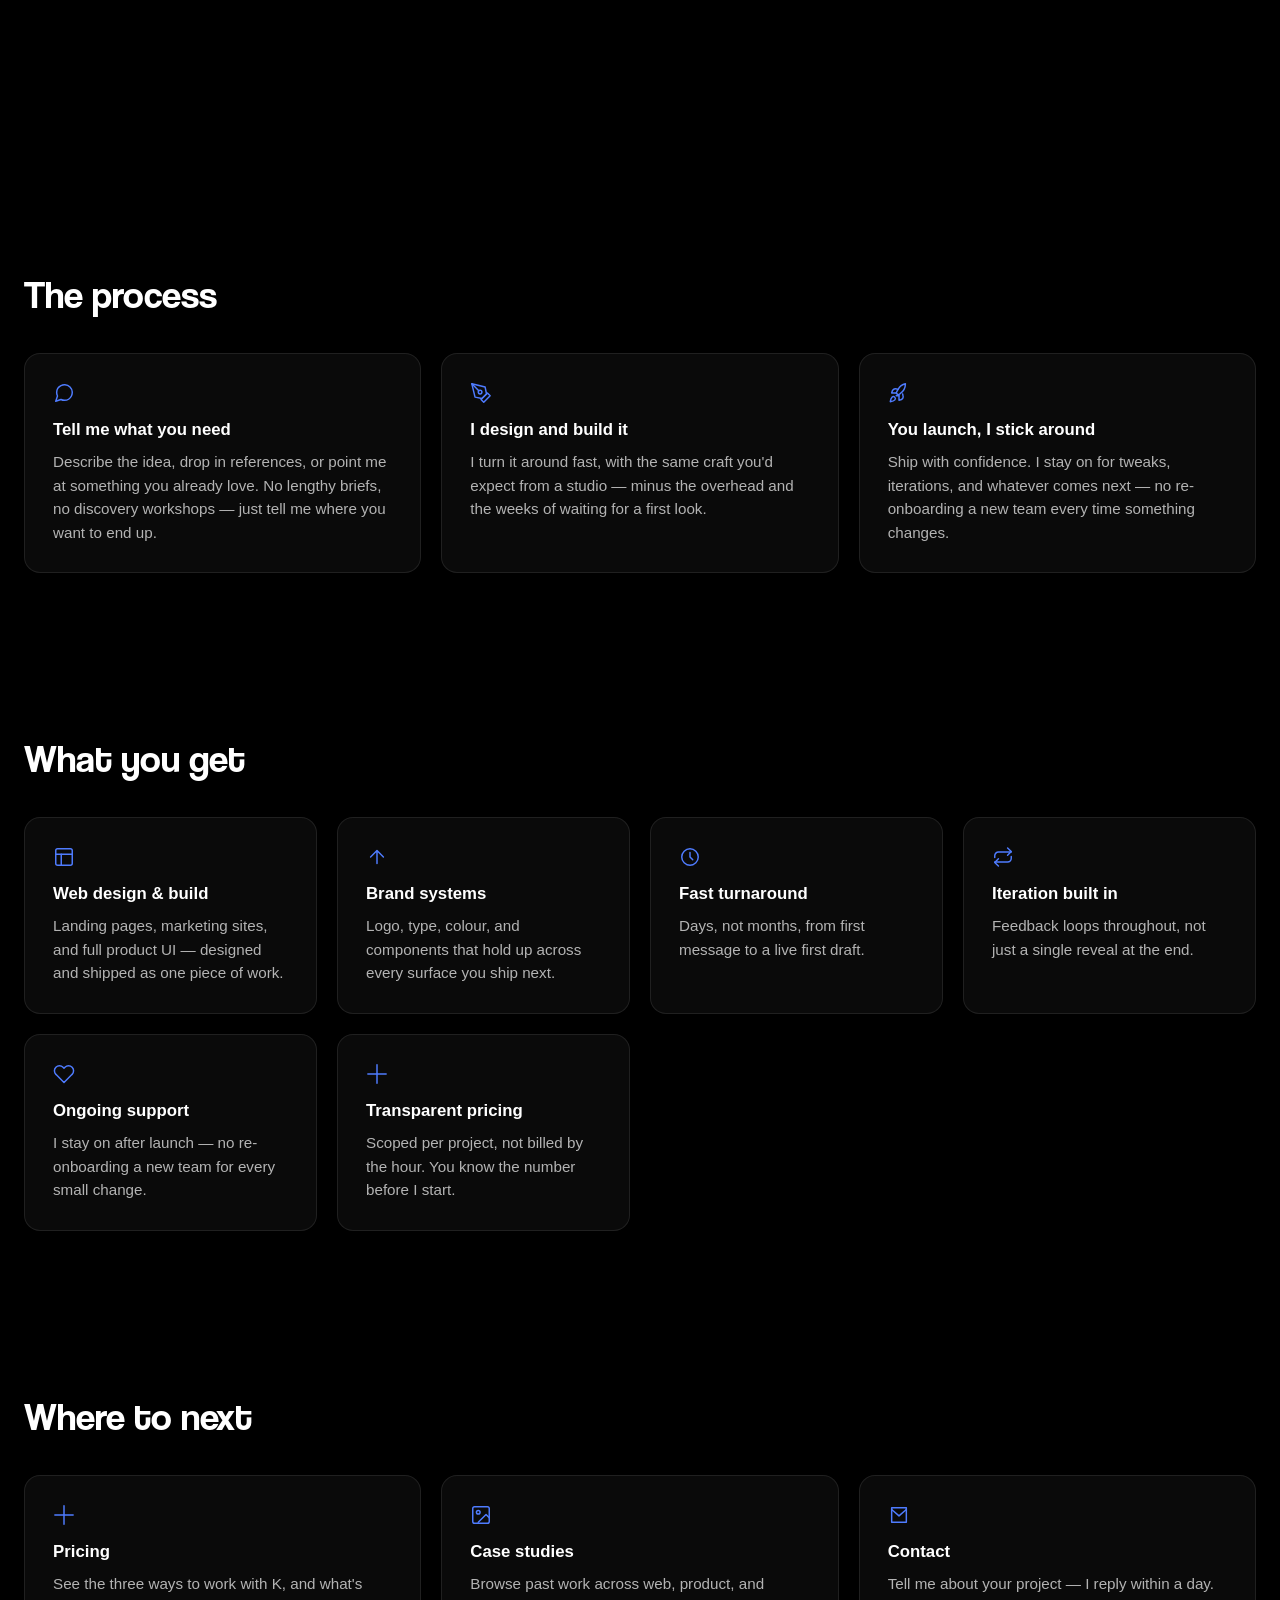
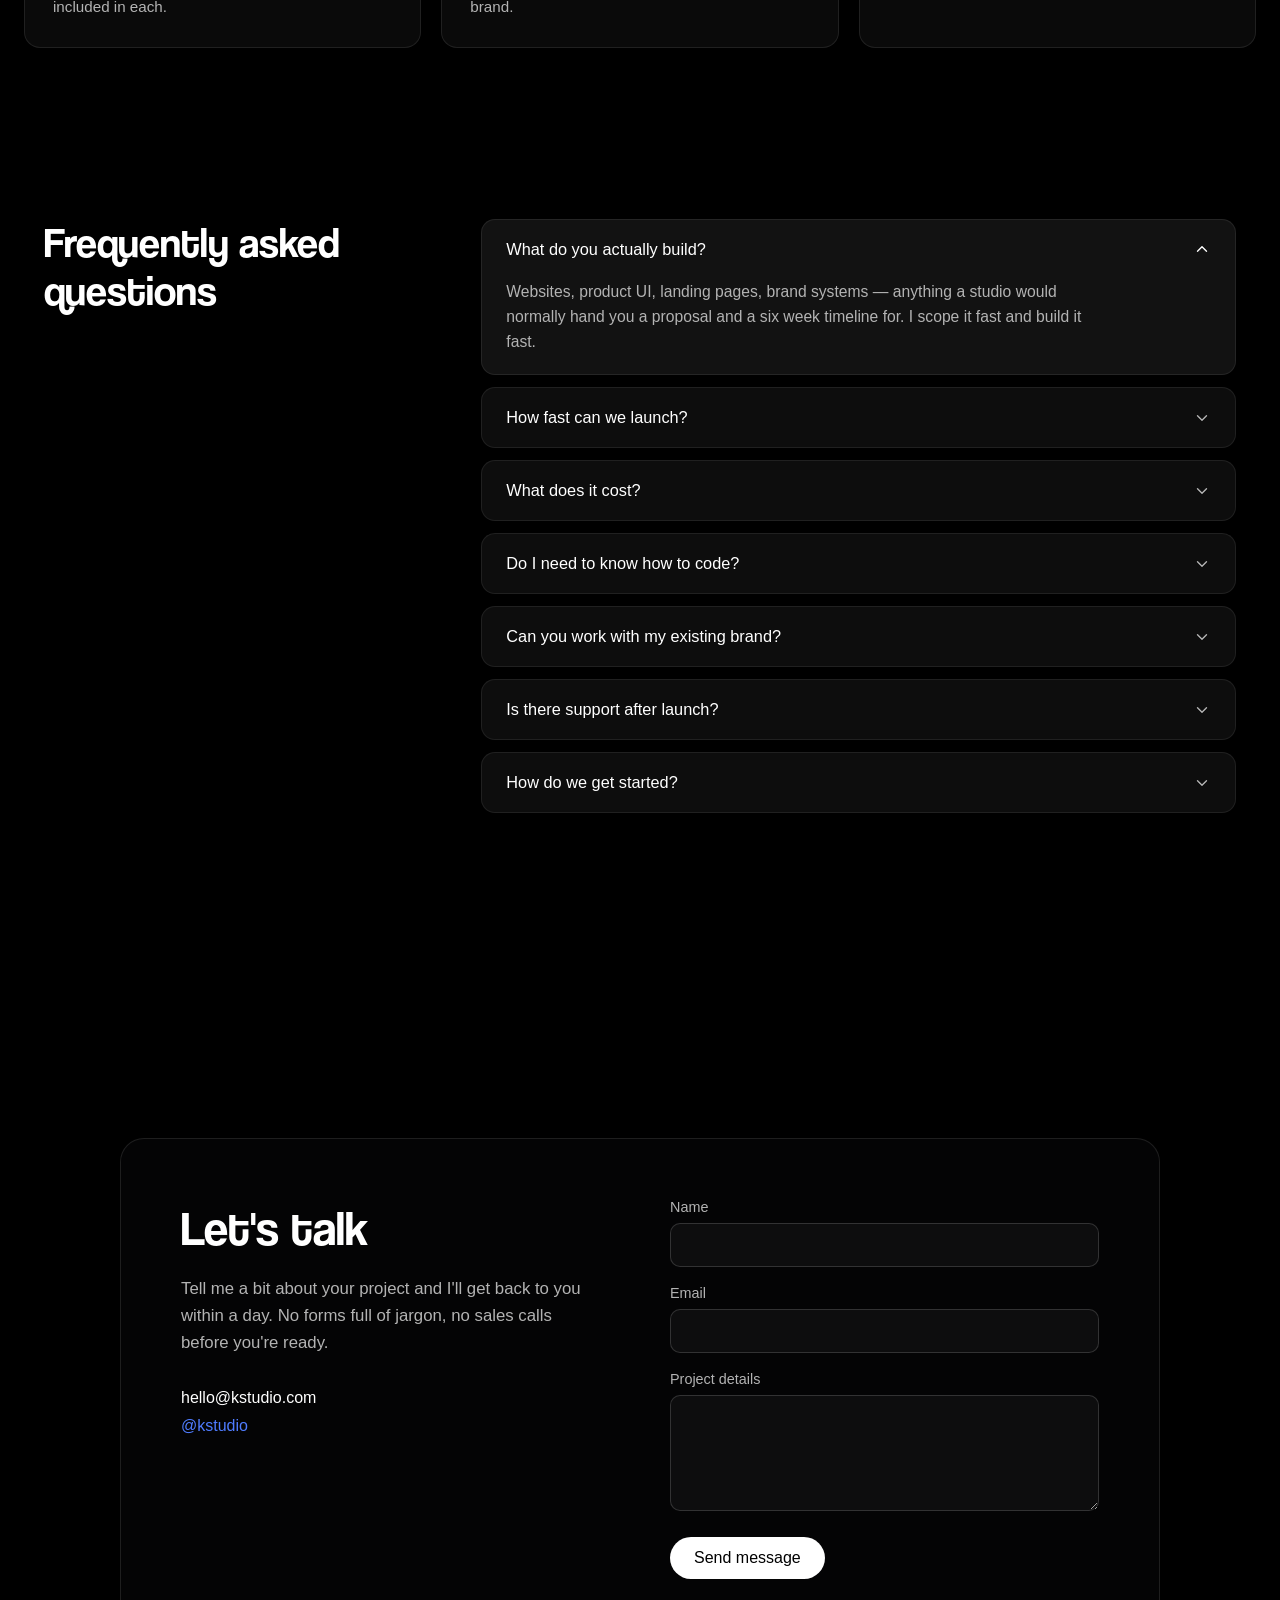
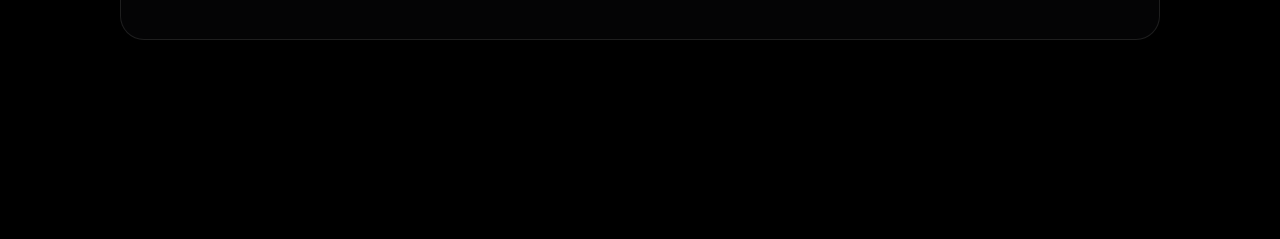
==== commit 712b06e8: "Update hero headline Co-Authored-By: Claude Sonnet 5 <noreply@anthropic.com>" ====
--- a/index.html
+++ b/index.html
@@ -49,7 +49,7 @@
       </div>
 
       <div class="hero-content">
-        <h1>Everything a studio does,<br />without the studio prices or the waiting.</h1>
+        <h1>Everything a studio does.<br />Just faster.</h1>
         <p class="hero-subheading">
           I'm a creative builder who's loved graphic design since childhood —
           and I like putting that into things bigger than myself.
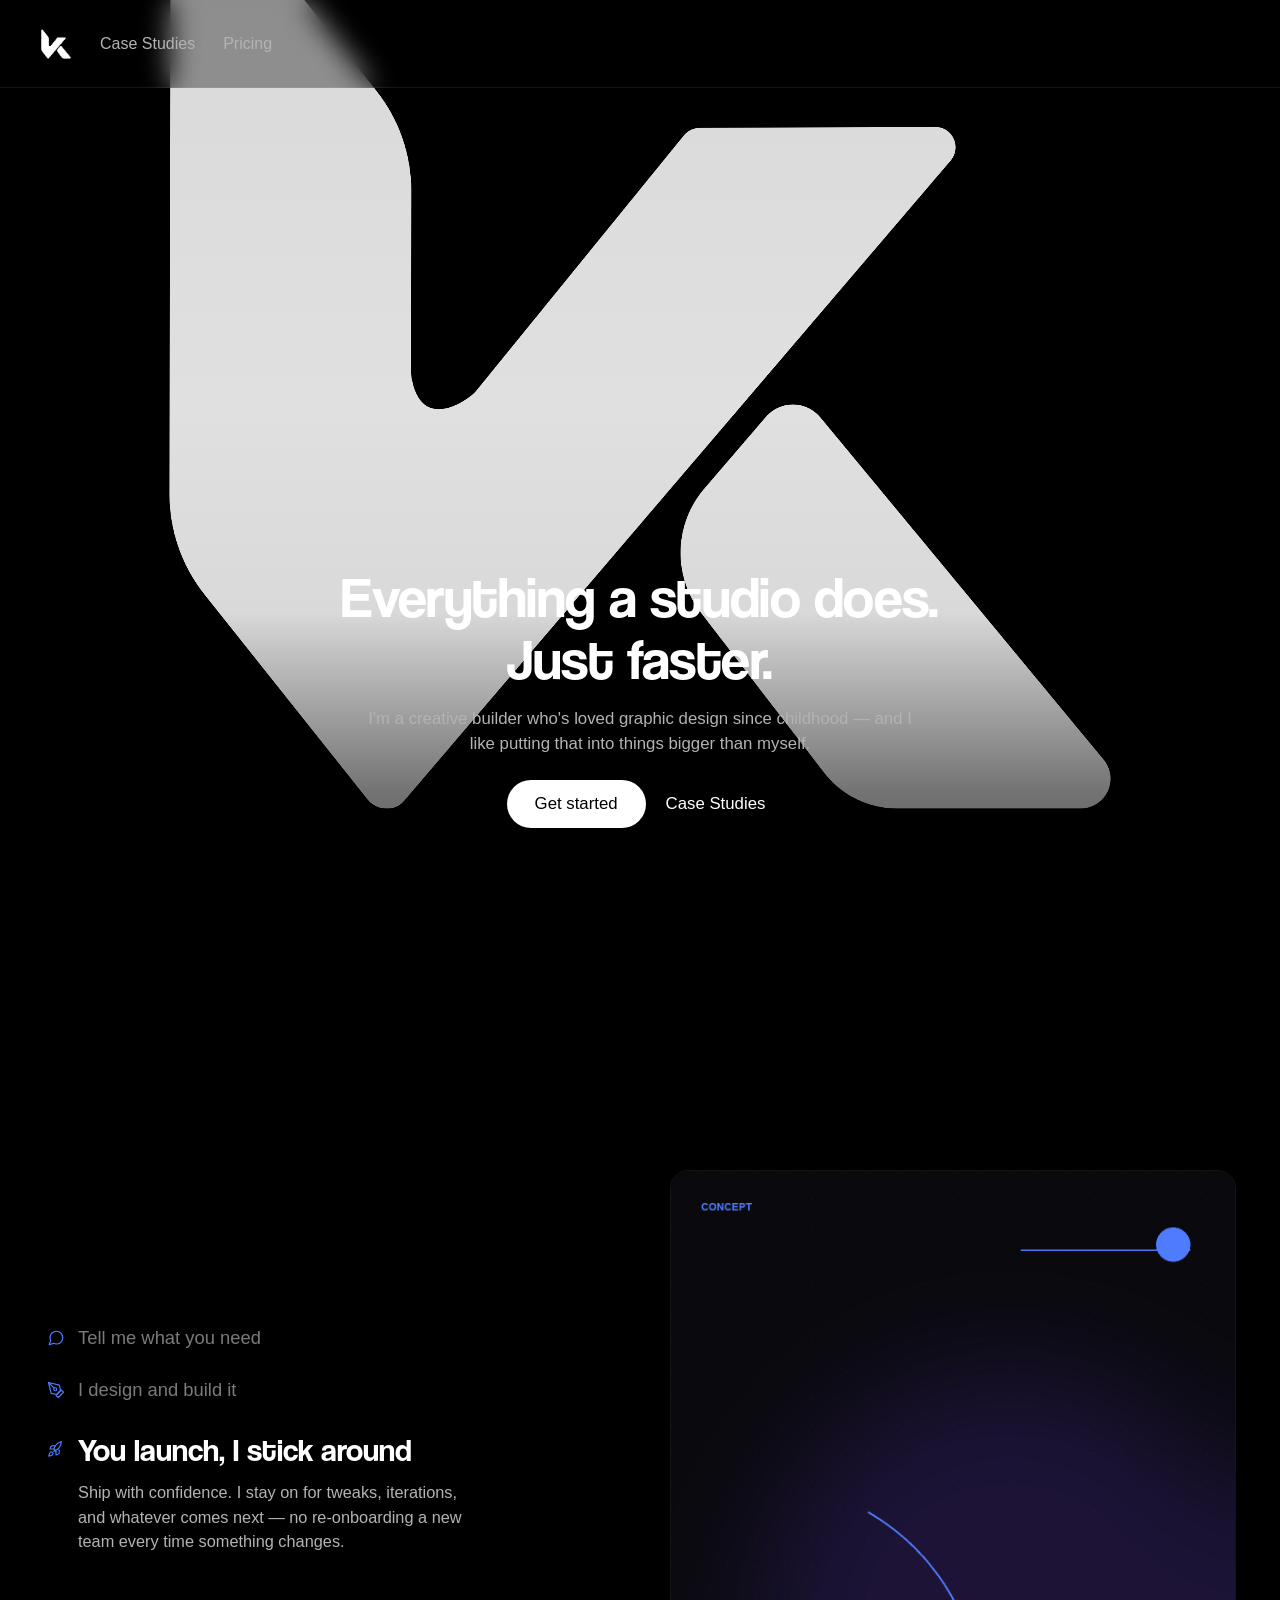
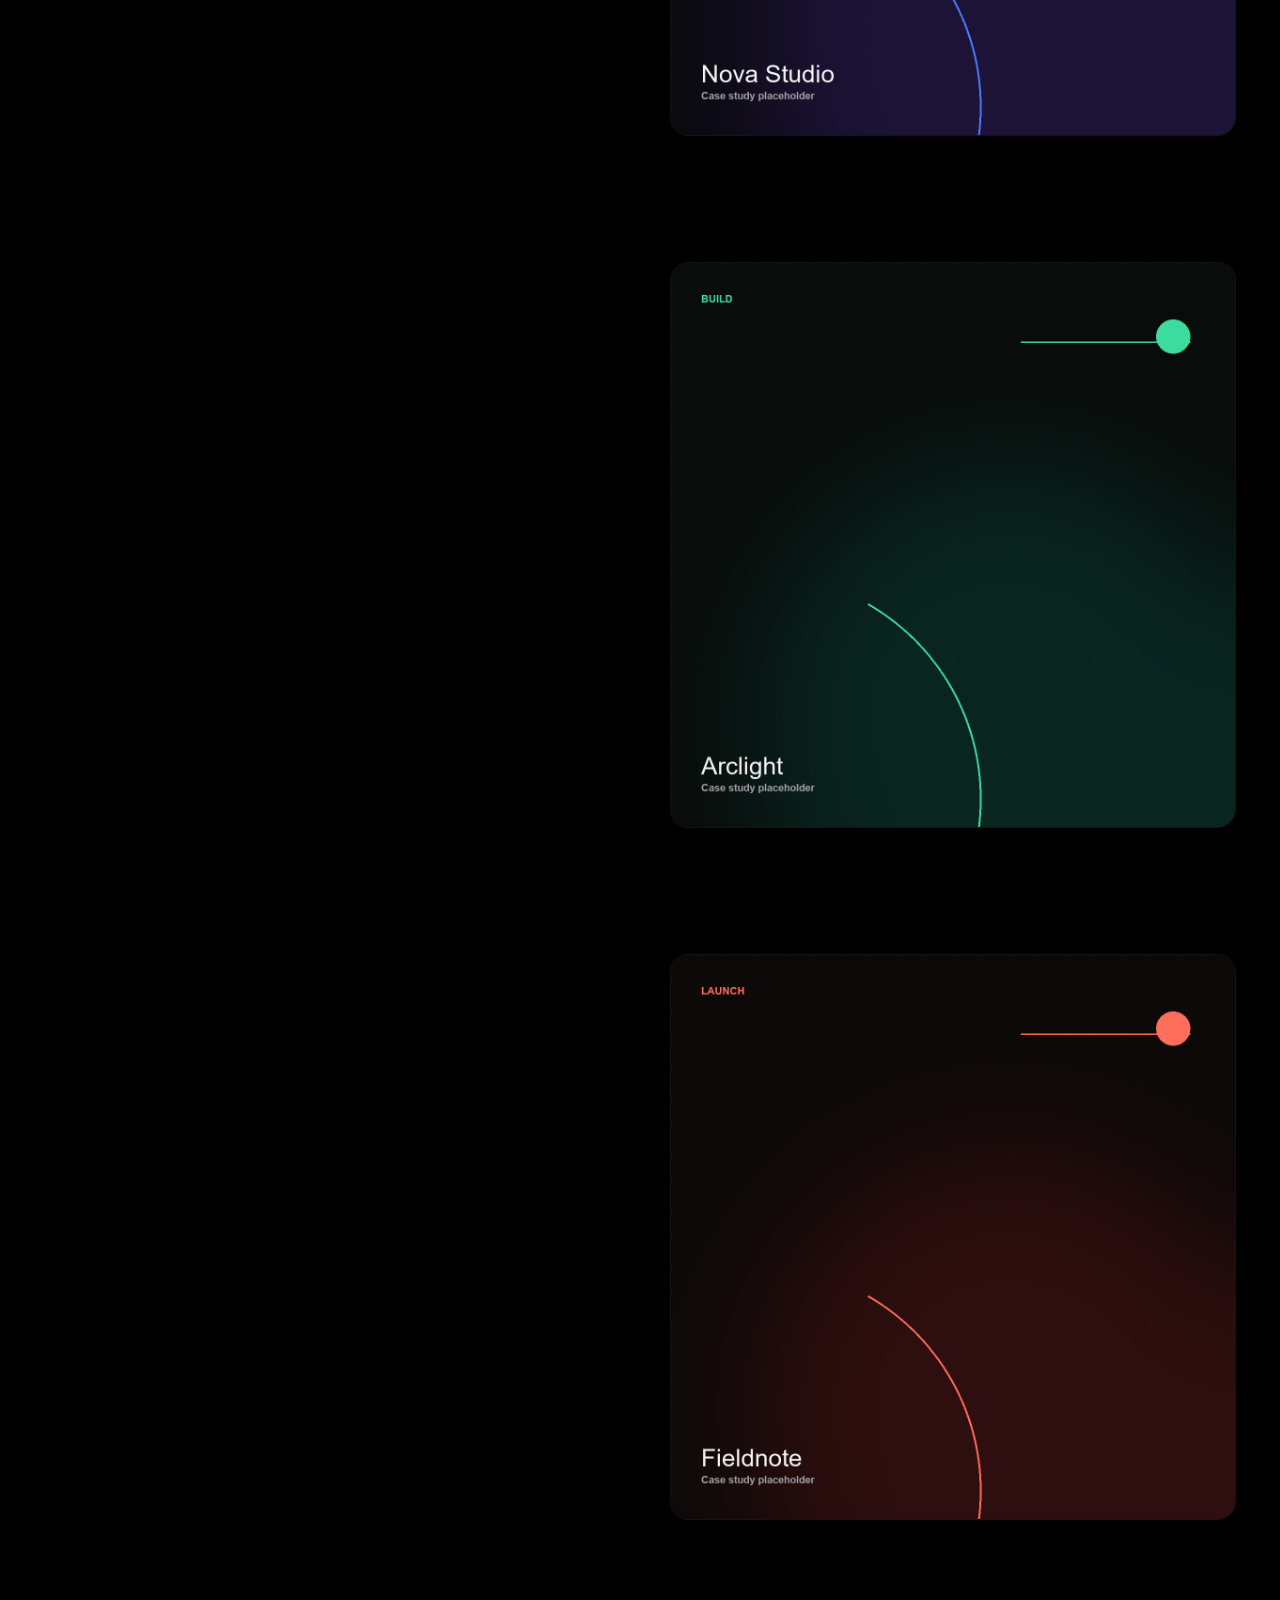
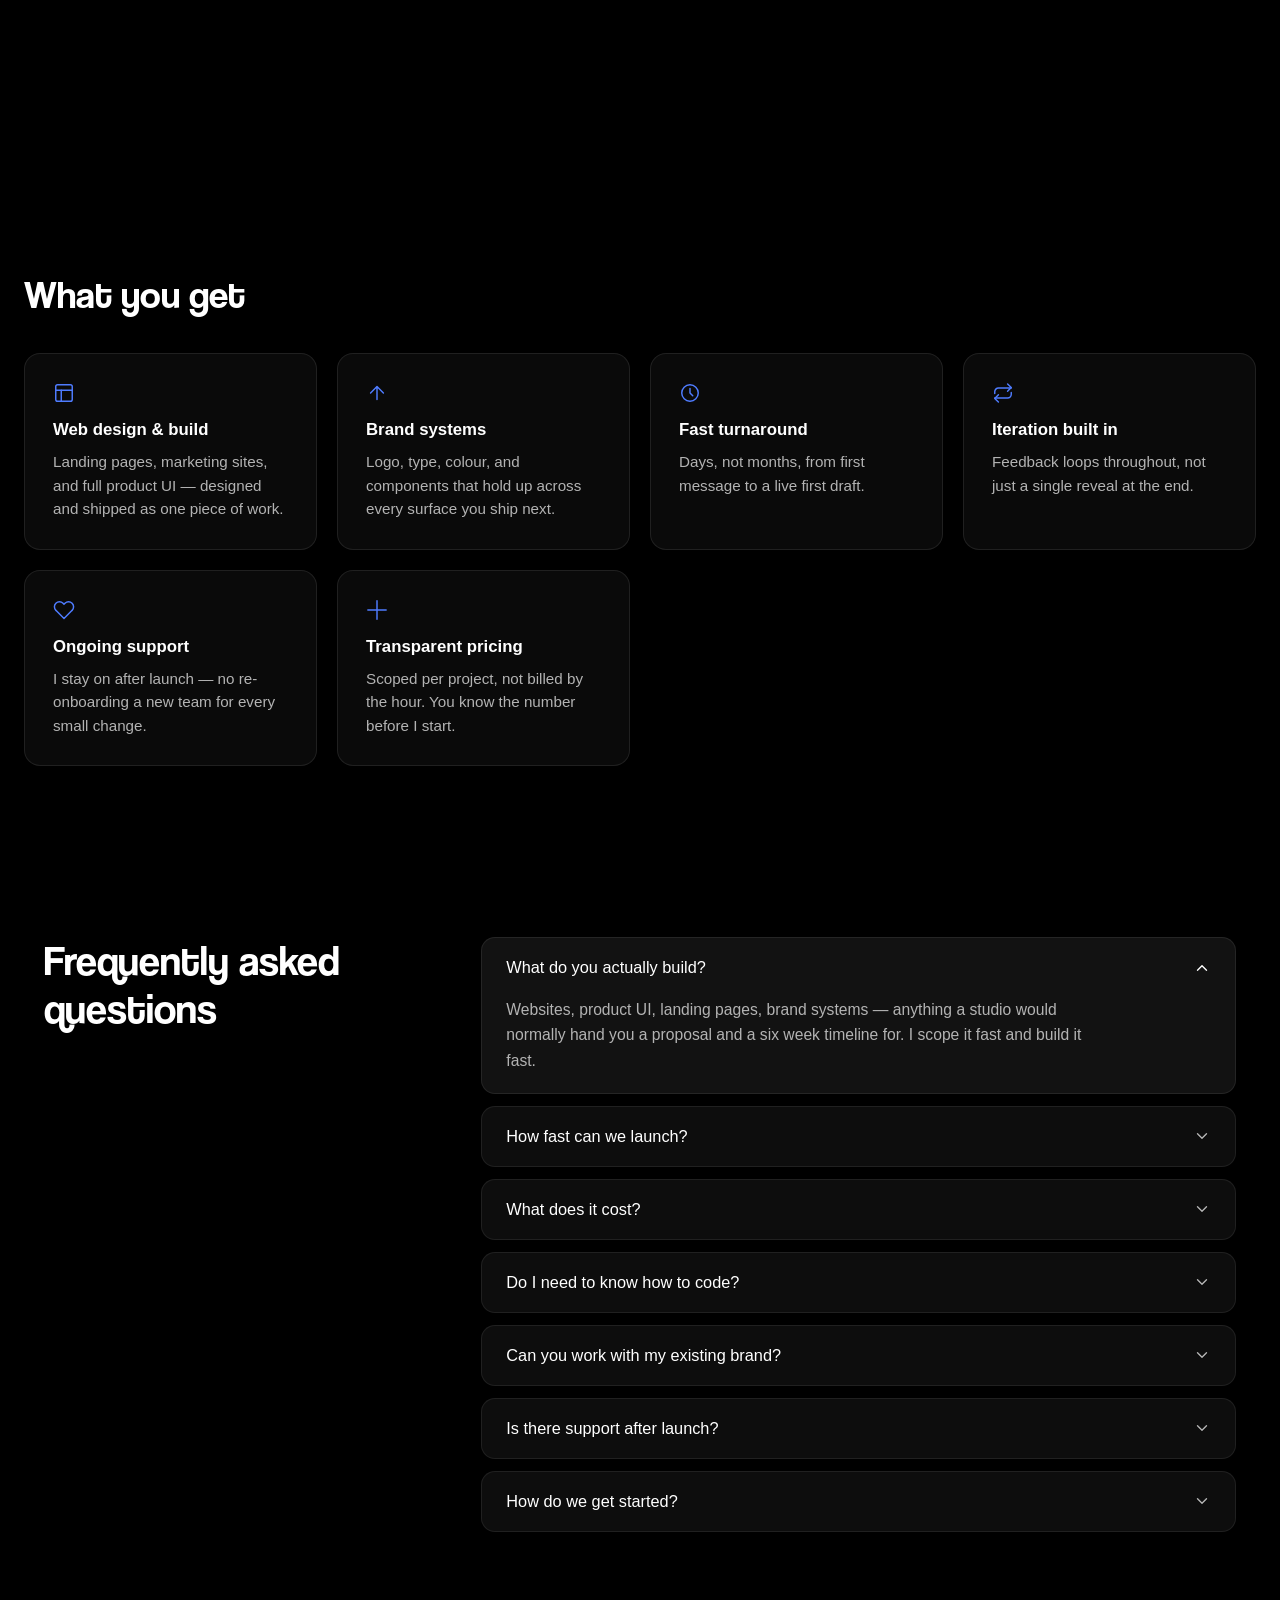
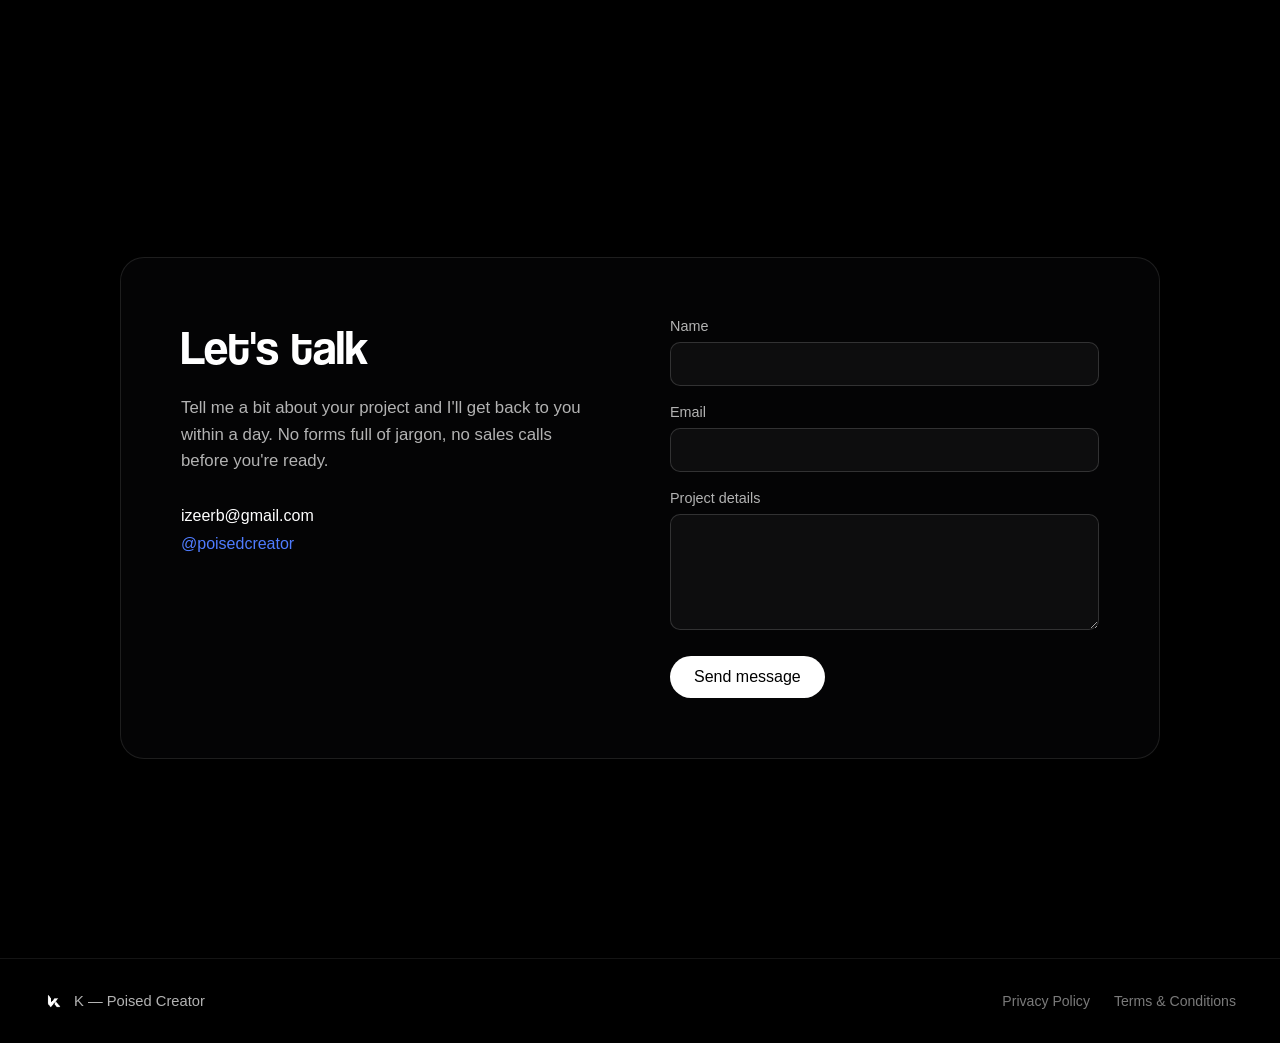
==== commit eac17cce: "Trim nav, tighten hero spacing, add footer + legal pages, wire up contact email - Nav: removed "How " ====
--- a/index.html
+++ b/index.html
@@ -18,7 +18,6 @@
         <ul>
           <li><a href="case-studies.html">Case Studies</a></li>
           <li><a href="pricing.html">Pricing</a></li>
-          <li><a href="#how-it-works">How it works</a></li>
         </ul>
       </nav>
     </div>
@@ -165,52 +164,6 @@
     <section class="content-section">
       <div class="content-section-inner">
         <div class="section-heading-row">
-          <h2>The process</h2>
-        </div>
-
-        <div class="card-grid">
-          <div class="info-card">
-            <span class="info-card-icon">
-              <svg viewBox="0 0 24 24" fill="none" stroke="currentColor" stroke-width="1.6" stroke-linecap="round" stroke-linejoin="round"><path d="M21 11.5a8.38 8.38 0 0 1-.9 3.8 8.5 8.5 0 0 1-7.6 4.7 8.38 8.38 0 0 1-3.8-.9L3 21l1.9-5.7a8.38 8.38 0 0 1-.9-3.8 8.5 8.5 0 0 1 4.7-7.6 8.38 8.38 0 0 1 3.8-.9h.5a8.48 8.48 0 0 1 8 8v.5z"/></svg>
-            </span>
-            <h3>Tell me what you need</h3>
-            <p>
-              Describe the idea, drop in references, or point me at
-              something you already love. No lengthy briefs, no discovery
-              workshops — just tell me where you want to end up.
-            </p>
-          </div>
-
-          <div class="info-card">
-            <span class="info-card-icon">
-              <svg viewBox="0 0 24 24" fill="none" stroke="currentColor" stroke-width="1.6" stroke-linecap="round" stroke-linejoin="round"><path d="m12 19 7-7 3 3-7 7-3-3z"/><path d="m18 13-1.5-7.5L2 2l3.5 14.5L13 18l5-5z"/><path d="m2 2 7.586 7.586"/><circle cx="11" cy="11" r="2"/></svg>
-            </span>
-            <h3>I design and build it</h3>
-            <p>
-              I turn it around fast, with the same craft you'd expect
-              from a studio — minus the overhead and the weeks of
-              waiting for a first look.
-            </p>
-          </div>
-
-          <div class="info-card">
-            <span class="info-card-icon">
-              <svg viewBox="0 0 24 24" fill="none" stroke="currentColor" stroke-width="1.6" stroke-linecap="round" stroke-linejoin="round"><path d="M4.5 16.5c-1.5 1.26-2 5-2 5s3.74-.5 5-2c.71-.84.7-2.13-.09-2.91a2.18 2.18 0 0 0-2.91-.09z"/><path d="M12 15l-3-3a22 22 0 0 1 2-3.95A12.88 12.88 0 0 1 19 2c0 2.72-.78 7.5-6 11a22.35 22.35 0 0 1-4 2z"/><path d="M9 12H4s.55-3.03 2-4c1.62-1.08 5 0 5 0"/><path d="M12 15v5s3.03-.55 4-2c1.08-1.62 0-5 0-5"/></svg>
-            </span>
-            <h3>You launch, I stick around</h3>
-            <p>
-              Ship with confidence. I stay on for tweaks, iterations, and
-              whatever comes next — no re-onboarding a new team every time
-              something changes.
-            </p>
-          </div>
-        </div>
-      </div>
-    </section>
-
-    <section class="content-section">
-      <div class="content-section-inner">
-        <div class="section-heading-row">
           <h2>What you get</h2>
         </div>
 
@@ -266,40 +219,6 @@
       </div>
     </section>
 
-    <section class="content-section">
-      <div class="content-section-inner">
-        <div class="section-heading-row">
-          <h2>Where to next</h2>
-        </div>
-
-        <div class="card-grid">
-          <a class="info-card" href="pricing.html" style="text-decoration:none;">
-            <span class="info-card-icon">
-              <svg viewBox="0 0 24 24" fill="none" stroke="currentColor" stroke-width="1.6" stroke-linecap="round" stroke-linejoin="round"><path d="M12 2v20M2 12h20"/></svg>
-            </span>
-            <h3>Pricing</h3>
-            <p>See the three ways to work with K, and what's included in each.</p>
-          </a>
-
-          <a class="info-card" href="case-studies.html" style="text-decoration:none;">
-            <span class="info-card-icon">
-              <svg viewBox="0 0 24 24" fill="none" stroke="currentColor" stroke-width="1.6" stroke-linecap="round" stroke-linejoin="round"><rect x="3" y="3" width="18" height="18" rx="2"/><circle cx="9" cy="9" r="2"/><path d="m21 15-3.5-3.5L9 20"/></svg>
-            </span>
-            <h3>Case studies</h3>
-            <p>Browse past work across web, product, and brand.</p>
-          </a>
-
-          <a class="info-card" href="index.html#contact" style="text-decoration:none;">
-            <span class="info-card-icon">
-              <svg viewBox="0 0 24 24" fill="none" stroke="currentColor" stroke-width="1.6" stroke-linecap="round" stroke-linejoin="round"><path d="M4 4h16v16H4z"/><path d="m4 6 8 7 8-7"/></svg>
-            </span>
-            <h3>Contact</h3>
-            <p>Tell me about your project — I reply within a day.</p>
-          </a>
-        </div>
-      </div>
-    </section>
-
     <section class="faq-section" id="faq">
       <div class="faq-inner">
         <div class="faq-heading">
@@ -421,9 +340,9 @@
             Tell me a bit about your project and I'll get back to you within
             a day. No forms full of jargon, no sales calls before you're ready.
           </p>
-          <div class="contact-detail">hello@kstudio.com</div>
+          <div class="contact-detail">izeerb@gmail.com</div>
           <div class="contact-detail">
-            <a href="#">@kstudio</a>
+            <a href="https://instagram.com/poisedcreator" target="_blank" rel="noopener">@poisedcreator</a>
           </div>
         </div>
 
@@ -444,6 +363,19 @@
         </form>
       </div>
     </section>
+
+    <footer class="site-footer">
+      <div class="site-footer-inner">
+        <a class="footer-logo" href="index.html" aria-label="K home">
+          <img src="Assets/K Logo White (Transparent, Generated).png" alt="K logo" />
+          <span>K — Poised Creator</span>
+        </a>
+        <div class="footer-links">
+          <a href="privacy.html">Privacy Policy</a>
+          <a href="terms.html">Terms &amp; Conditions</a>
+        </div>
+      </div>
+    </footer>
   </main>
 
   <script>
@@ -490,10 +422,24 @@
       if (!form) return;
       form.addEventListener("submit", function (e) {
         e.preventDefault();
+        var name = form.name.value;
+        var email = form.email.value;
+        var message = form.message.value;
+        var subject = "New project inquiry from " + name;
+        var body =
+          "Name: " + name + "\nEmail: " + email + "\n\n" + message;
+        var mailto =
+          "mailto:izeerb@gmail.com?subject=" +
+          encodeURIComponent(subject) +
+          "&body=" +
+          encodeURIComponent(body);
+        window.location.href = mailto;
+
         var wrapper = form.parentNode;
         var success = document.createElement("div");
         success.className = "contact-success";
-        success.innerHTML = "Thanks — I'll be in touch <span>soon</span>.";
+        success.innerHTML =
+          "Thanks — your email app should open now. If it doesn't, email me directly at <span>izeerb@gmail.com</span>.";
         wrapper.replaceChild(success, form);
       });
     })();
--- a/style.css
+++ b/style.css
@@ -117,31 +117,74 @@
 }
 
 .btn-pill {
+  position: relative;
+  overflow: hidden;
   background: var(--color-white);
   color: var(--color-black);
   padding: 12px 24px;
   border-radius: 999px;
   font-family: Arial, Helvetica, sans-serif;
   font-size: 1rem;
-  transition: opacity 0.2s ease, transform 0.2s ease;
+  transition: transform 0.3s cubic-bezier(0.16, 1, 0.3, 1),
+    box-shadow 0.3s cubic-bezier(0.16, 1, 0.3, 1);
+}
+
+.btn-pill::before {
+  content: "";
+  position: absolute;
+  top: 0;
+  left: -60%;
+  width: 40%;
+  height: 100%;
+  background: linear-gradient(120deg, transparent, rgba(0, 0, 0, 0.14), transparent);
+  transform: skewX(-20deg);
+  transition: left 0.55s ease;
 }
 
 .btn-pill:hover,
 .btn-pill:focus-visible {
-  opacity: 0.85;
+  transform: translateY(-2px) scale(1.03);
+  box-shadow: 0 10px 26px rgba(79, 124, 255, 0.35), 0 2px 10px rgba(0, 0, 0, 0.25);
+}
+
+.btn-pill:hover::before {
+  left: 130%;
+}
+
+.btn-pill:active {
+  transform: translateY(0) scale(0.98);
 }
 
 .btn-text {
+  position: relative;
   padding: 12px 8px;
   font-family: Arial, Helvetica, sans-serif;
   font-size: 1rem;
   color: var(--color-white);
-  transition: opacity 0.2s ease;
+  transition: color 0.2s ease;
+}
+
+.btn-text::after {
+  content: "";
+  position: absolute;
+  left: 8px;
+  right: 8px;
+  bottom: 8px;
+  height: 1px;
+  background: currentColor;
+  transform: scaleX(0);
+  transform-origin: left;
+  transition: transform 0.3s cubic-bezier(0.16, 1, 0.3, 1);
 }
 
 .btn-text:hover,
 .btn-text:focus-visible {
-  opacity: 0.7;
+  color: var(--color-accent);
+}
+
+.btn-text:hover::after,
+.btn-text:focus-visible::after {
+  transform: scaleX(1);
 }
 
 /* Hero */
@@ -326,7 +369,7 @@
   display: flex;
   flex-direction: column;
   align-items: center;
-  gap: 40px;
+  gap: 16px;
 }
 
 .hero-content h1 {
@@ -344,6 +387,7 @@
   font-size: 1.05rem;
   line-height: 1.5;
   max-width: 560px;
+  margin-bottom: 8px;
 }
 
 .hero-actions {
@@ -1285,3 +1329,65 @@
     align-items: flex-start;
   }
 }
+
+/* Footer */
+
+.site-footer {
+  border-top: 1px solid rgba(255, 255, 255, 0.08);
+  background: var(--color-black);
+}
+
+.site-footer-inner {
+  max-width: 1240px;
+  margin: 0 auto;
+  padding: 32px 24px;
+  display: flex;
+  align-items: center;
+  justify-content: space-between;
+  gap: 20px;
+  flex-wrap: wrap;
+}
+
+.footer-logo {
+  display: flex;
+  align-items: center;
+  gap: 10px;
+  font-family: Arial, Helvetica, sans-serif;
+  font-size: 0.92rem;
+  color: var(--color-gray);
+}
+
+.footer-logo img {
+  height: 20px;
+  width: auto;
+}
+
+.footer-links {
+  display: flex;
+  gap: 24px;
+}
+
+.footer-links a {
+  font-family: Arial, Helvetica, sans-serif;
+  font-size: 0.88rem;
+  color: var(--color-gray-dim);
+  transition: color 0.2s ease;
+}
+
+.footer-links a:hover {
+  color: var(--color-white);
+}
+
+.legal-p {
+  font-family: Arial, Helvetica, sans-serif;
+  color: var(--color-gray);
+  font-size: 0.98rem;
+  line-height: 1.6;
+  margin-bottom: 24px;
+}
+
+.legal-p strong {
+  color: var(--color-white);
+  display: block;
+  margin-bottom: 6px;
+}
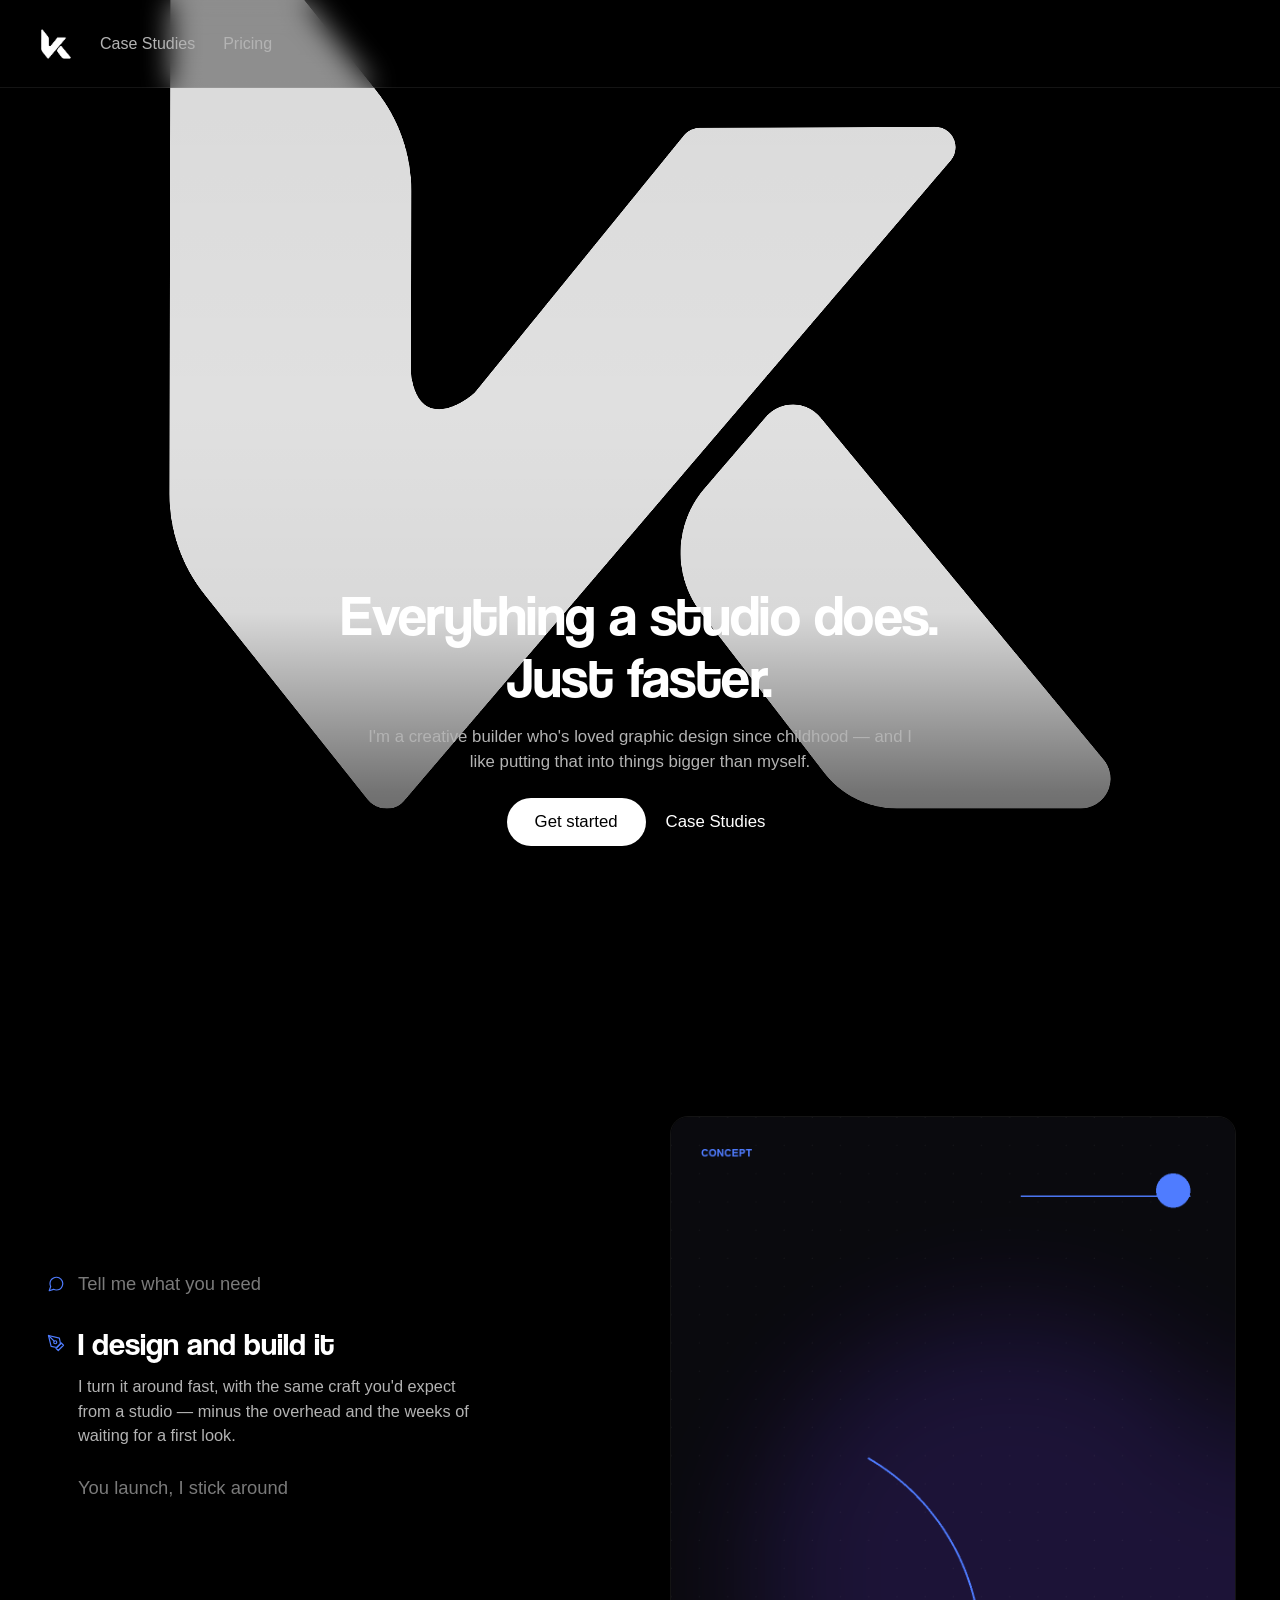
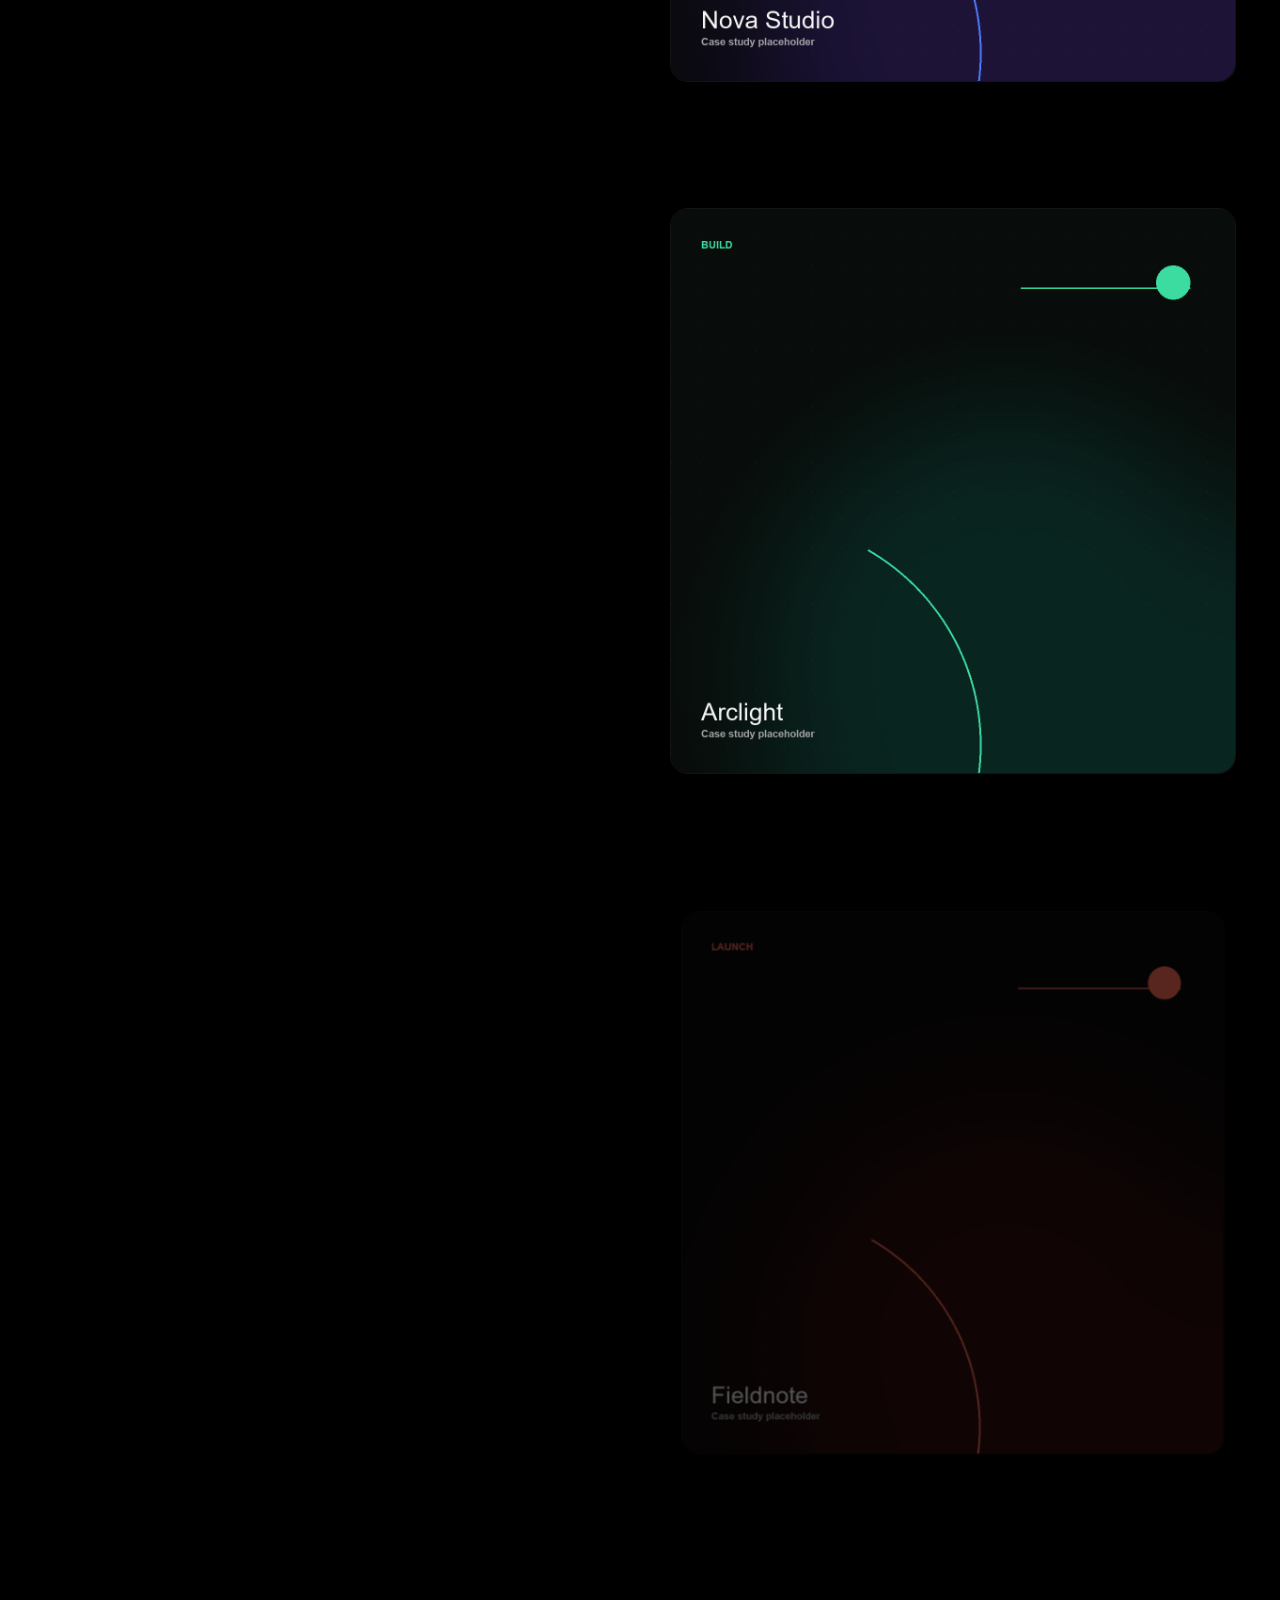
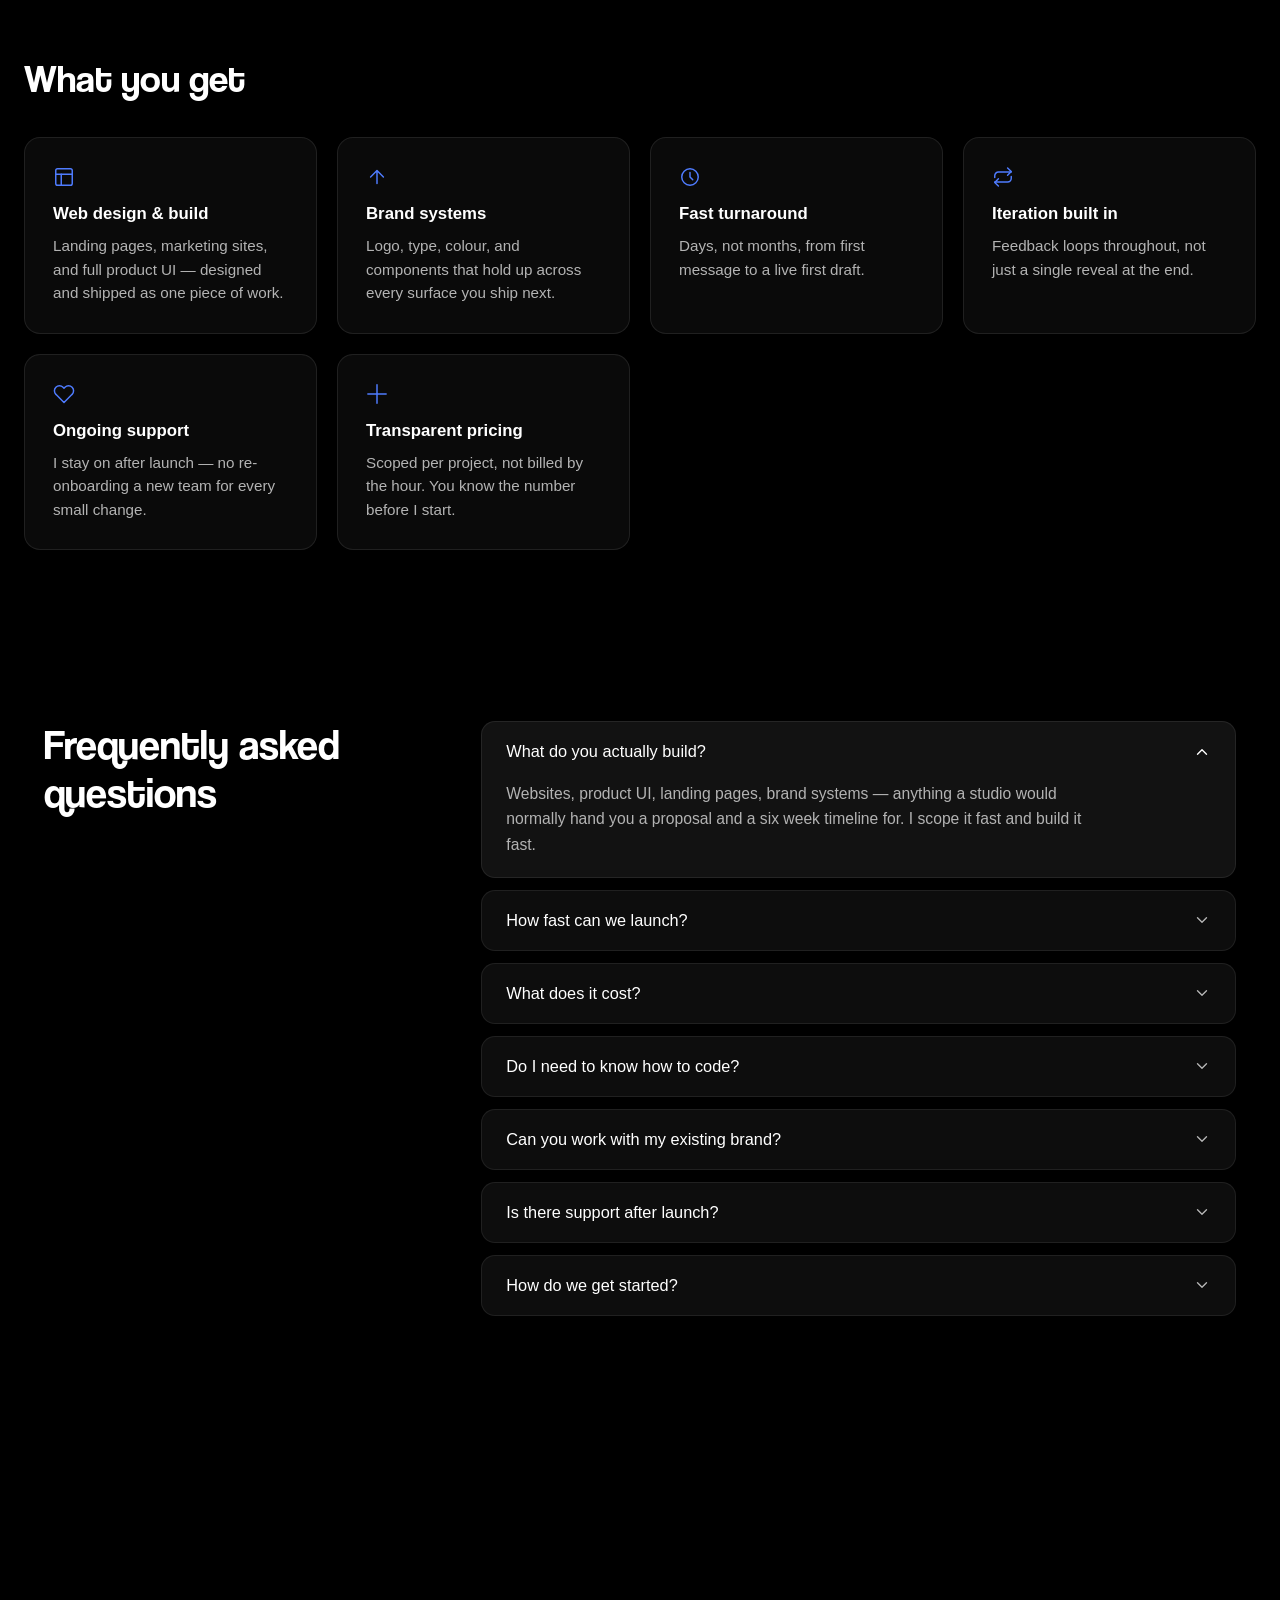
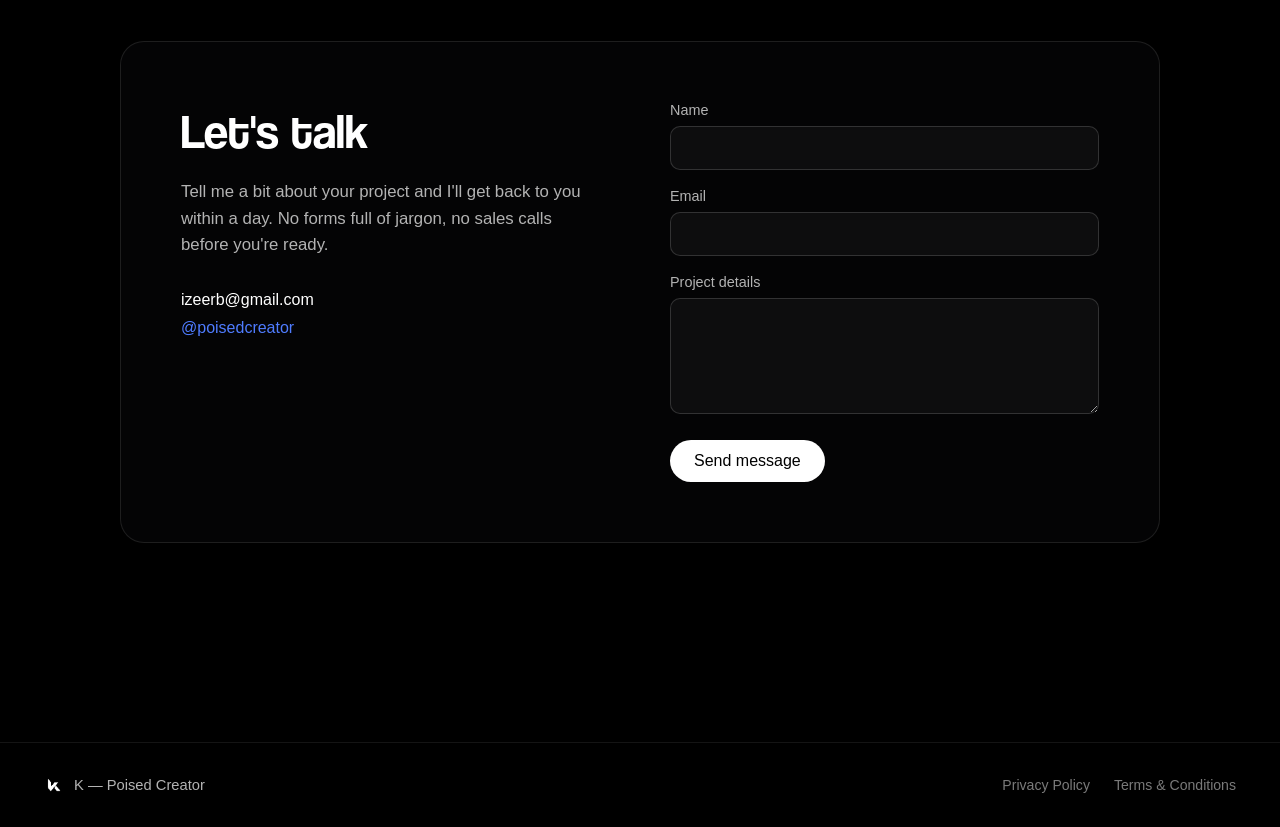
==== commit 361434a3: "Rebuild hero mockup as flex layout instead of magic-number positioning The shuffle rectangle was abs" ====
--- a/index.html
+++ b/index.html
@@ -37,25 +37,27 @@
 
       <div class="hero-overlay" aria-hidden="true"></div>
 
-      <div class="hero-screen-mockup" aria-hidden="true">
-        <div class="mockup-frame">
-          <img class="mockup-img" src="Assets/Work/placeholder-1.png" alt="" />
-          <img class="mockup-img" src="Assets/Work/placeholder-2.png" alt="" />
-          <img class="mockup-img" src="Assets/Work/placeholder-3.png" alt="" />
-          <img class="mockup-img" src="Assets/Work/placeholder-4.png" alt="" />
-          <img class="mockup-img" src="Assets/Work/placeholder-5.png" alt="" />
-        </div>
-      </div>
-
-      <div class="hero-content">
-        <h1>Everything a studio does.<br />Just faster.</h1>
-        <p class="hero-subheading">
-          I'm a creative builder who's loved graphic design since childhood —
-          and I like putting that into things bigger than myself.
-        </p>
-        <div class="hero-actions">
-          <a class="btn btn-pill" href="index.html#contact">Get started</a>
-          <a class="btn btn-text" href="case-studies.html">Case Studies</a>
+      <div class="hero-stack">
+        <div class="hero-screen-mockup" aria-hidden="true">
+          <div class="mockup-frame">
+            <img class="mockup-img" src="Assets/Work/placeholder-1.png" alt="" />
+            <img class="mockup-img" src="Assets/Work/placeholder-2.png" alt="" />
+            <img class="mockup-img" src="Assets/Work/placeholder-3.png" alt="" />
+            <img class="mockup-img" src="Assets/Work/placeholder-4.png" alt="" />
+            <img class="mockup-img" src="Assets/Work/placeholder-5.png" alt="" />
+          </div>
+        </div>
+
+        <div class="hero-content">
+          <h1>Everything a studio does.<br />Just faster.</h1>
+          <p class="hero-subheading">
+            I'm a creative builder who's loved graphic design since childhood —
+            and I like putting that into things bigger than myself.
+          </p>
+          <div class="hero-actions">
+            <a class="btn btn-pill" href="index.html#contact">Get started</a>
+            <a class="btn btn-text" href="case-studies.html">Case Studies</a>
+          </div>
         </div>
       </div>
     </section>
--- a/style.css
+++ b/style.css
@@ -192,12 +192,20 @@
 .hero {
   position: relative;
   min-height: 100vh;
-  display: flex;
-  align-items: flex-end;
-  justify-content: center;
   overflow: hidden;
   isolation: isolate;
-  padding-bottom: 8vh;
+}
+
+.hero-stack {
+  position: relative;
+  z-index: 2;
+  min-height: 100vh;
+  display: flex;
+  flex-direction: column;
+  align-items: center;
+  justify-content: center;
+  gap: 4vh;
+  padding: calc(var(--header-height) + 3vh) 24px 6vh;
 }
 
 .hero-video {
@@ -237,17 +245,18 @@
 }
 
 .hero-screen-mockup {
-  position: absolute;
-  top: 39%;
-  left: 50%;
-  width: min(46vw, 620px);
+  position: relative;
+  flex: 1 1 0%;
+  min-height: 0;
+  max-height: 100%;
+  max-width: min(64vw, 820px);
   aspect-ratio: 3 / 2;
   z-index: 1;
   pointer-events: none;
   opacity: 0;
   clip-path: ellipse(14% 6% at 50% 100%);
   filter: blur(22px) contrast(32);
-  transform: translate(-50%, -36%) scaleY(0.3);
+  transform: scaleY(0.3);
   transform-origin: 50% 100%;
 }
 
@@ -256,34 +265,34 @@
     opacity: 0;
     clip-path: ellipse(14% 6% at 50% 100%);
     filter: blur(22px) contrast(32);
-    transform: translate(-50%, -36%) scaleY(0.3);
+    transform: scaleY(0.3);
   }
   20% {
     opacity: 1;
     clip-path: ellipse(30% 20% at 50% 94%);
     filter: blur(18px) contrast(28);
-    transform: translate(-50%, -40%) scaleY(0.5);
+    transform: scaleY(0.5);
   }
   45% {
     clip-path: ellipse(55% 42% at 50% 84%);
     filter: blur(12px) contrast(22);
-    transform: translate(-50%, -46%) scaleY(0.78);
+    transform: scaleY(0.78);
   }
   70% {
     clip-path: inset(8% 6% 3% 6% round 26px);
     filter: blur(5px) contrast(12);
-    transform: translate(-50%, -50%) scaleY(1.03);
+    transform: scaleY(1.03);
   }
   88% {
     clip-path: inset(-1% -1% -1% -1% round 15px);
     filter: blur(1px) contrast(3);
-    transform: translate(-50%, -50%) scaleY(0.995);
+    transform: scaleY(0.995);
   }
   100% {
     opacity: 1;
     clip-path: inset(0 round 14px);
     filter: blur(0) contrast(1);
-    transform: translate(-50%, -50%) scaleY(1);
+    transform: scaleY(1);
   }
 }
 
@@ -296,24 +305,24 @@
     opacity: 1;
     clip-path: inset(0 round 14px);
     filter: blur(0) contrast(1);
-    transform: translate(-50%, -50%) scaleY(1);
+    transform: scaleY(1);
   }
   30% {
     clip-path: inset(6% 5% 2% 5% round 24px);
     filter: blur(4px) contrast(10);
-    transform: translate(-50%, -50%) scaleY(1.02);
+    transform: scaleY(1.02);
   }
   60% {
     opacity: 1;
     clip-path: ellipse(45% 34% at 50% 86%);
     filter: blur(12px) contrast(20);
-    transform: translate(-50%, -44%) scaleY(0.7);
+    transform: scaleY(0.7);
   }
   100% {
     opacity: 0;
     clip-path: ellipse(14% 6% at 50% 100%);
     filter: blur(20px) contrast(30);
-    transform: translate(-50%, -36%) scaleY(0.3);
+    transform: scaleY(0.3);
   }
 }
 
@@ -412,7 +421,7 @@
 .sticky-scroll {
   position: relative;
   background: var(--color-black);
-  padding: 10vh 0;
+  padding: 4vh 0 2vh;
 }
 
 .sticky-scroll-inner {
@@ -522,7 +531,7 @@
   display: flex;
   flex-direction: column;
   gap: 14vh;
-  padding: 20vh 0;
+  padding: 20vh 0 10vh;
 }
 
 .scroll-image-wrap {
@@ -798,6 +807,22 @@
 
 /* Responsive */
 
+@media (max-height: 760px) {
+  .hero-content h1 {
+    font-size: clamp(1.5rem, 4vw, 2.6rem);
+  }
+
+  .hero-content {
+    gap: 10px;
+  }
+
+  .hero-stack {
+    gap: 2vh;
+    padding-top: calc(var(--header-height) + 1.5vh);
+    padding-bottom: 3vh;
+  }
+}
+
 @media (max-width: 720px) {
   .site-header {
     padding: 0 20px;
@@ -811,7 +836,7 @@
     gap: 28px;
   }
 
-  .hero {
+  .hero-stack {
     padding-bottom: 10vh;
   }
 
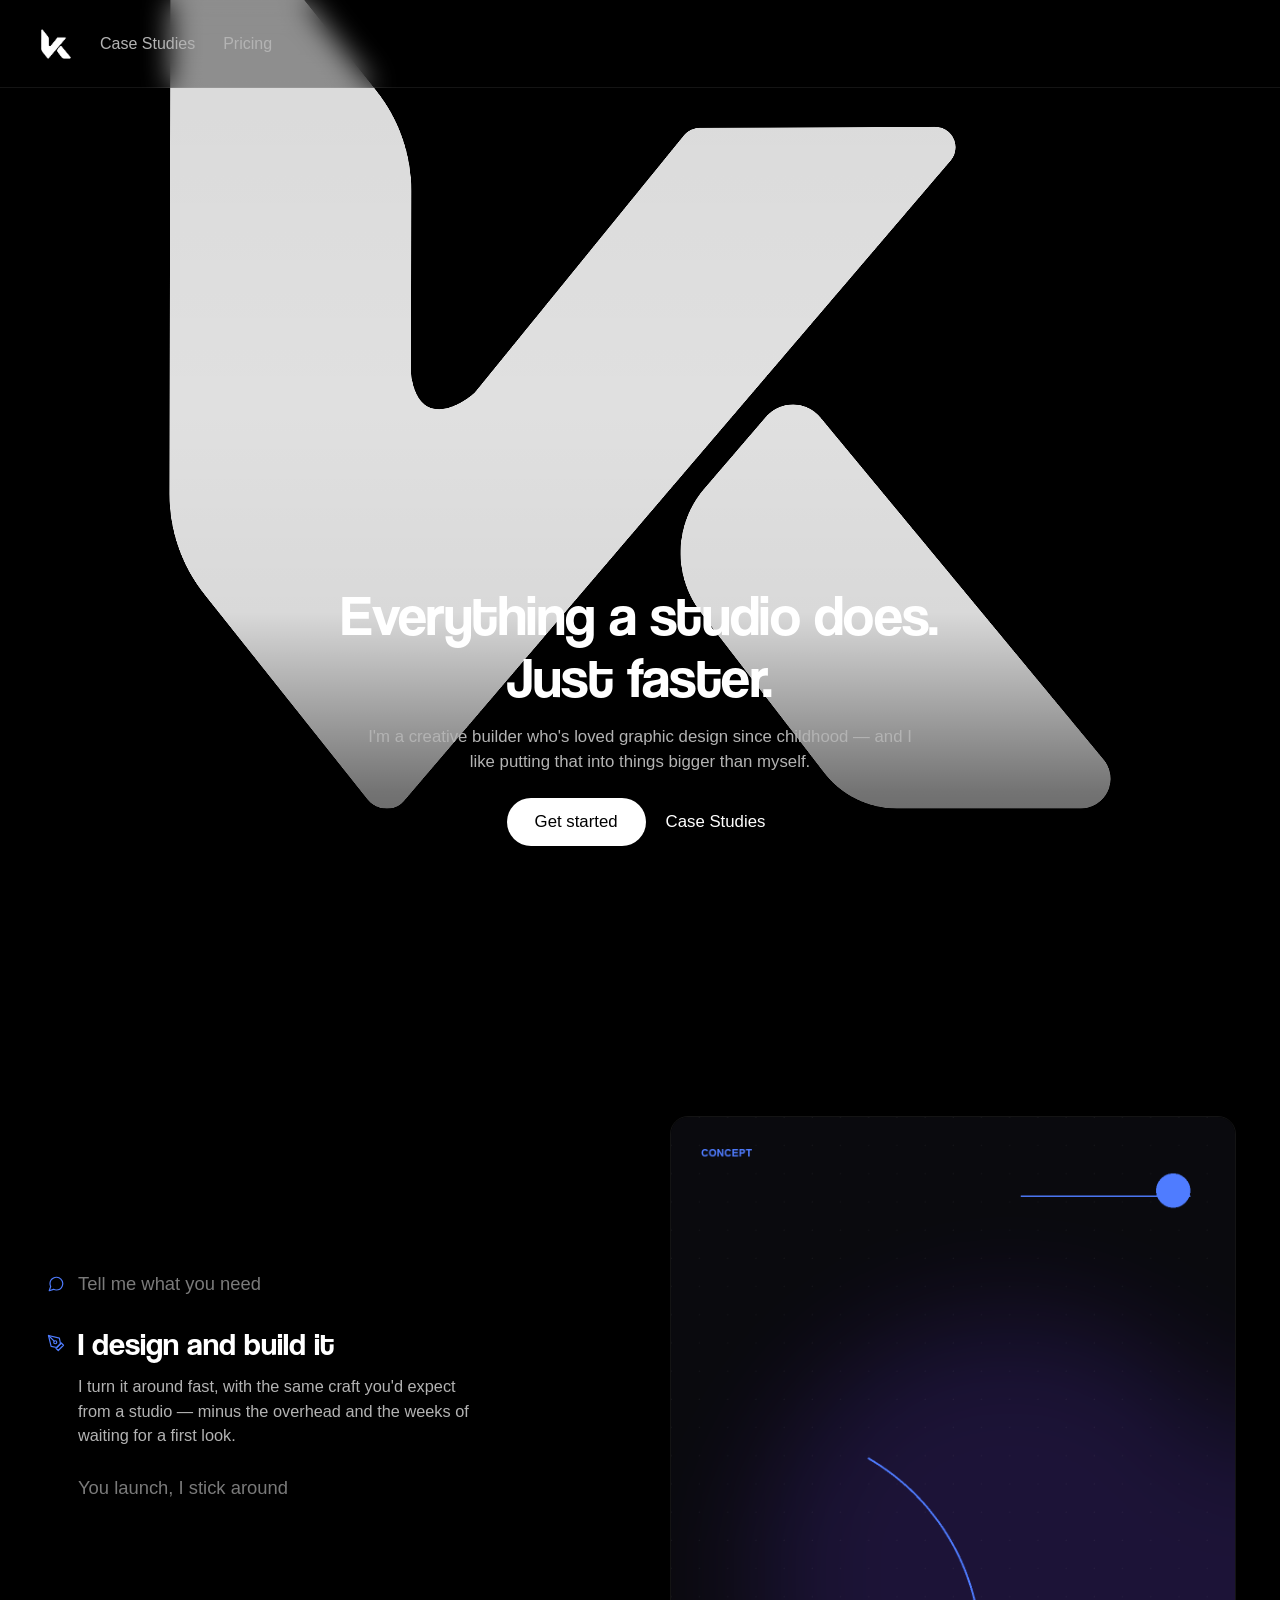
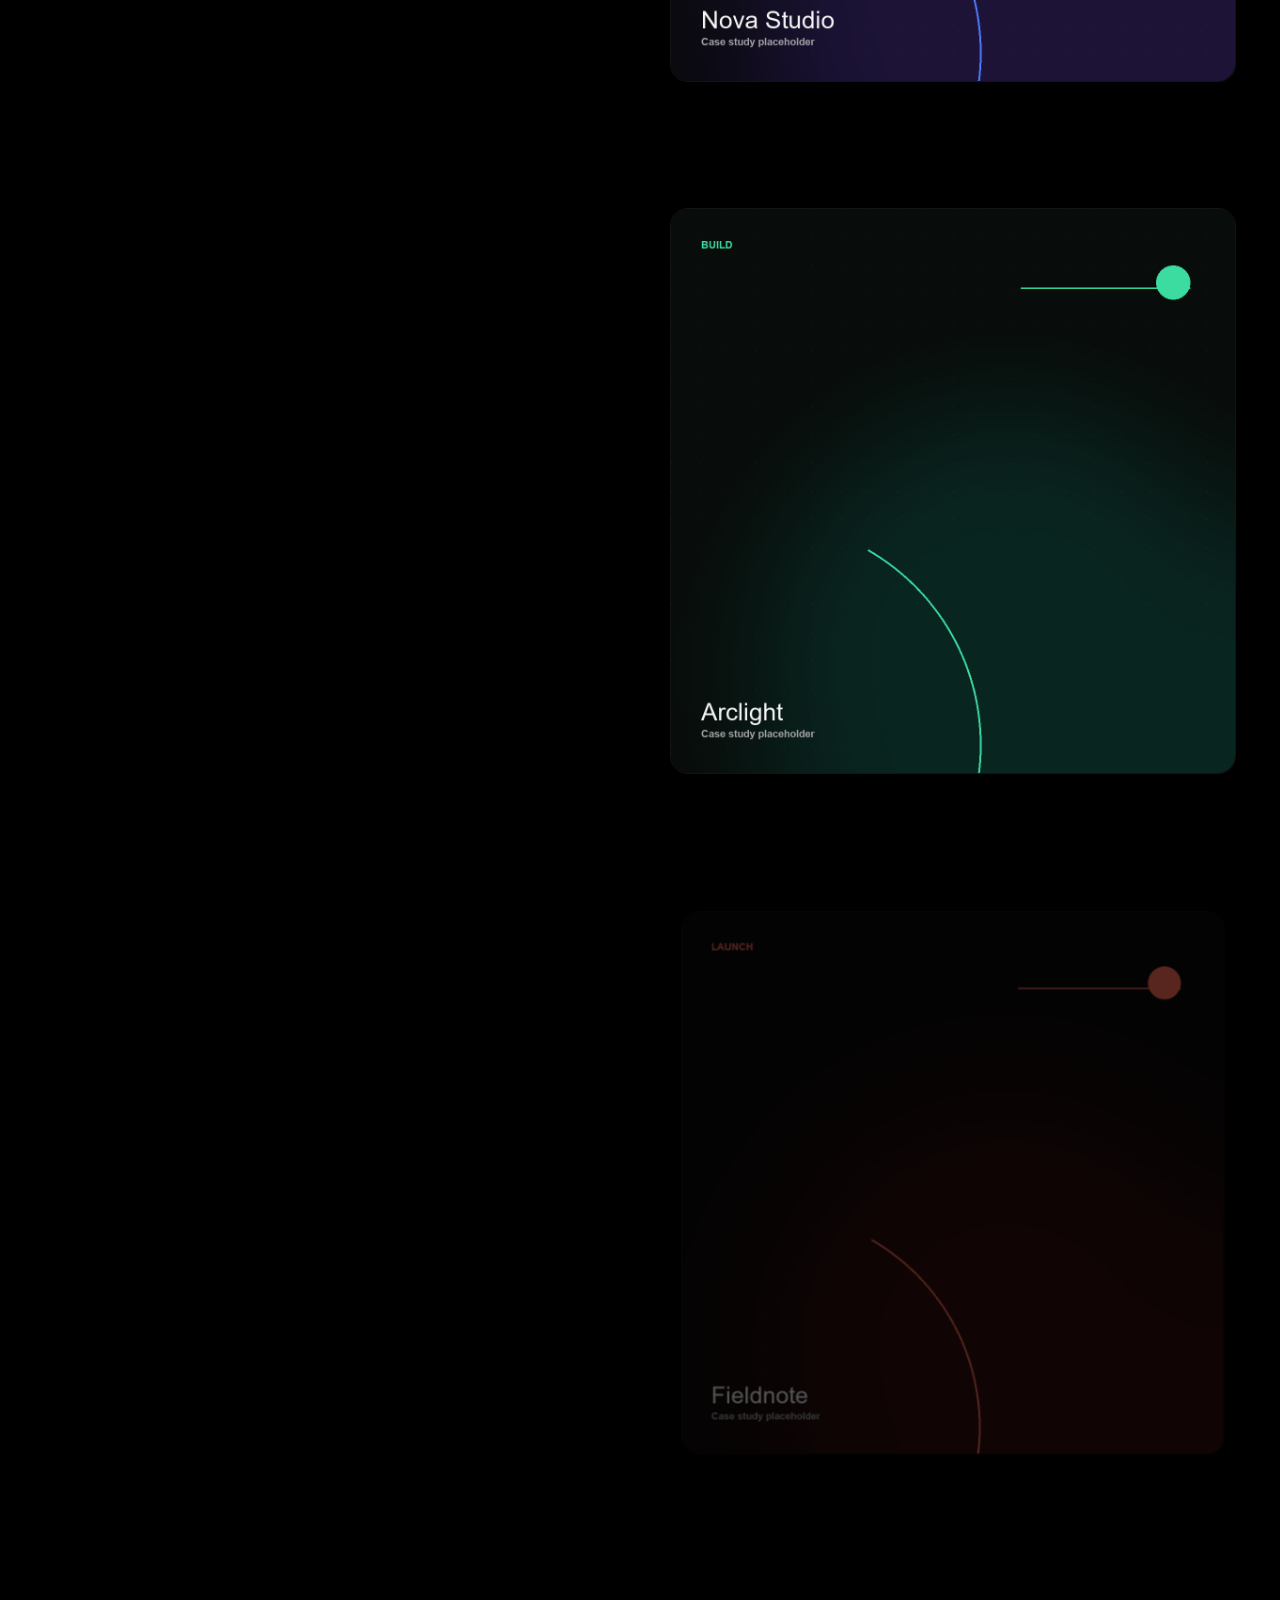
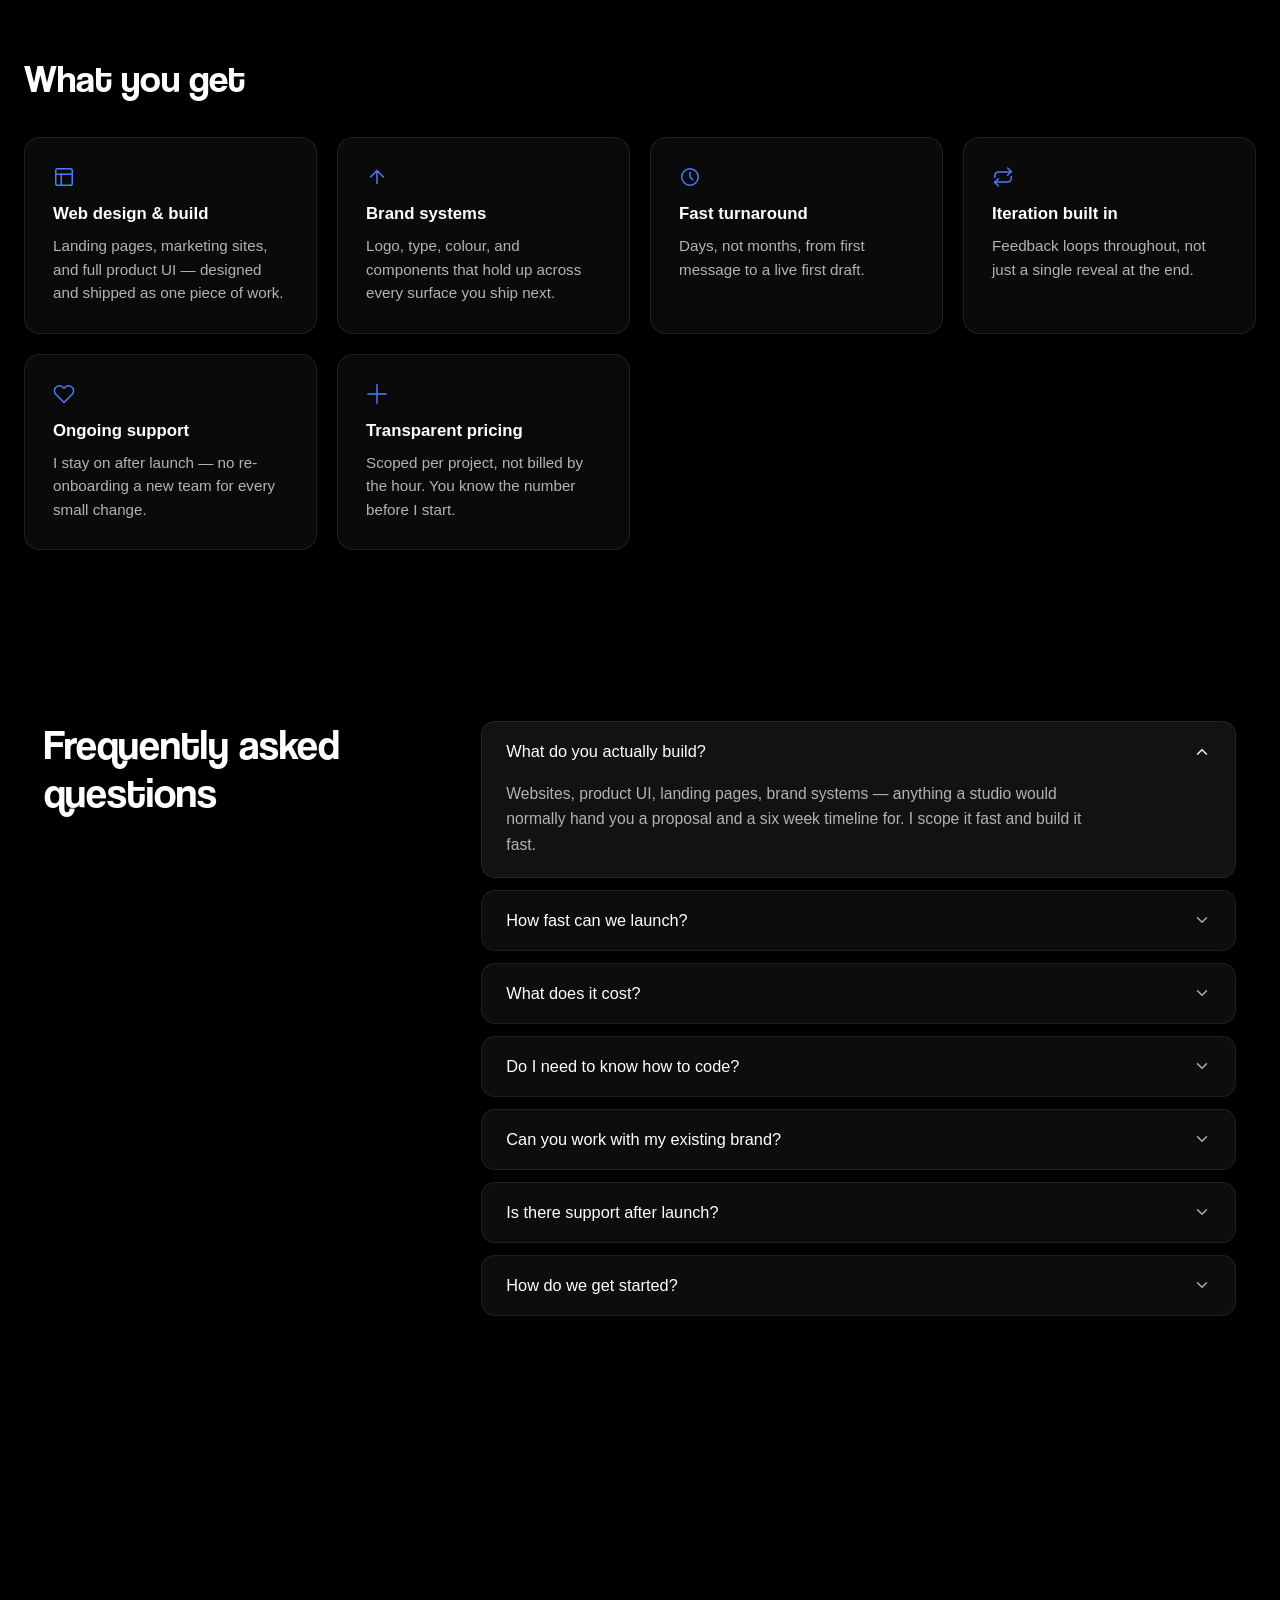
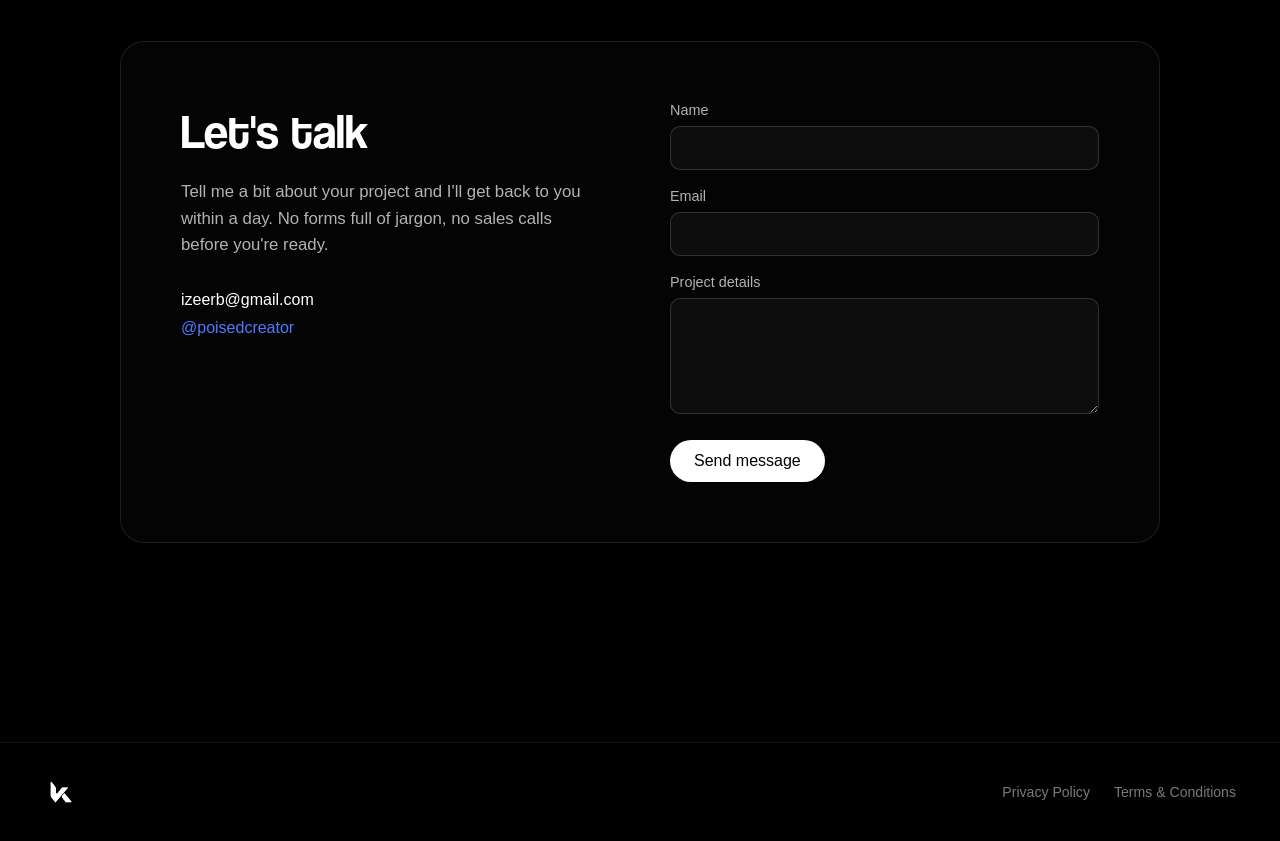
==== commit afda1cd6: "Recolor particle video to brand blue; simplify footer to logo only Contact: added a duotone tint lay" ====
--- a/index.html
+++ b/index.html
@@ -333,6 +333,7 @@
       <video class="contact-video" autoplay loop muted playsinline>
         <source src="Assets/Particles.mp4" type="video/mp4" />
       </video>
+      <div class="contact-tint" aria-hidden="true"></div>
       <div class="contact-overlay" aria-hidden="true"></div>
 
       <div class="contact-inner">
@@ -369,9 +370,7 @@
     <footer class="site-footer">
       <div class="site-footer-inner">
         <a class="footer-logo" href="index.html" aria-label="K home">
-          <img src="Assets/K Logo White (Transparent, Generated).png" alt="K logo" />
-          <span>K — Poised Creator</span>
-        </a>
+          <img src="Assets/K Logo White (Transparent, Generated).png" alt="K logo" />        </a>
         <div class="footer-links">
           <a href="privacy.html">Privacy Policy</a>
           <a href="terms.html">Terms &amp; Conditions</a>
--- a/style.css
+++ b/style.css
@@ -677,8 +677,8 @@
   width: 110%;
   height: 110%;
   object-fit: cover;
-  z-index: -2;
-  filter: brightness(1.15) contrast(1.15);
+  z-index: -3;
+  filter: brightness(1.15) contrast(1.25) saturate(0);
   animation: particle-drift 40s ease-in-out infinite alternate;
 }
 
@@ -692,6 +692,20 @@
   100% {
     transform: scale(1.1) translate(1.5%, -1.5%);
   }
+}
+
+.contact-tint {
+  position: absolute;
+  inset: 0;
+  z-index: -2;
+  background: radial-gradient(
+    circle at 50% 45%,
+    #7d9cff 0%,
+    var(--color-accent) 45%,
+    #1c2a5e 100%
+  );
+  mix-blend-mode: color;
+  opacity: 0.85;
 }
 
 .contact-overlay {
@@ -1376,14 +1390,10 @@
 .footer-logo {
   display: flex;
   align-items: center;
-  gap: 10px;
-  font-family: Arial, Helvetica, sans-serif;
-  font-size: 0.92rem;
-  color: var(--color-gray);
 }
 
 .footer-logo img {
-  height: 20px;
+  height: 34px;
   width: auto;
 }
 
